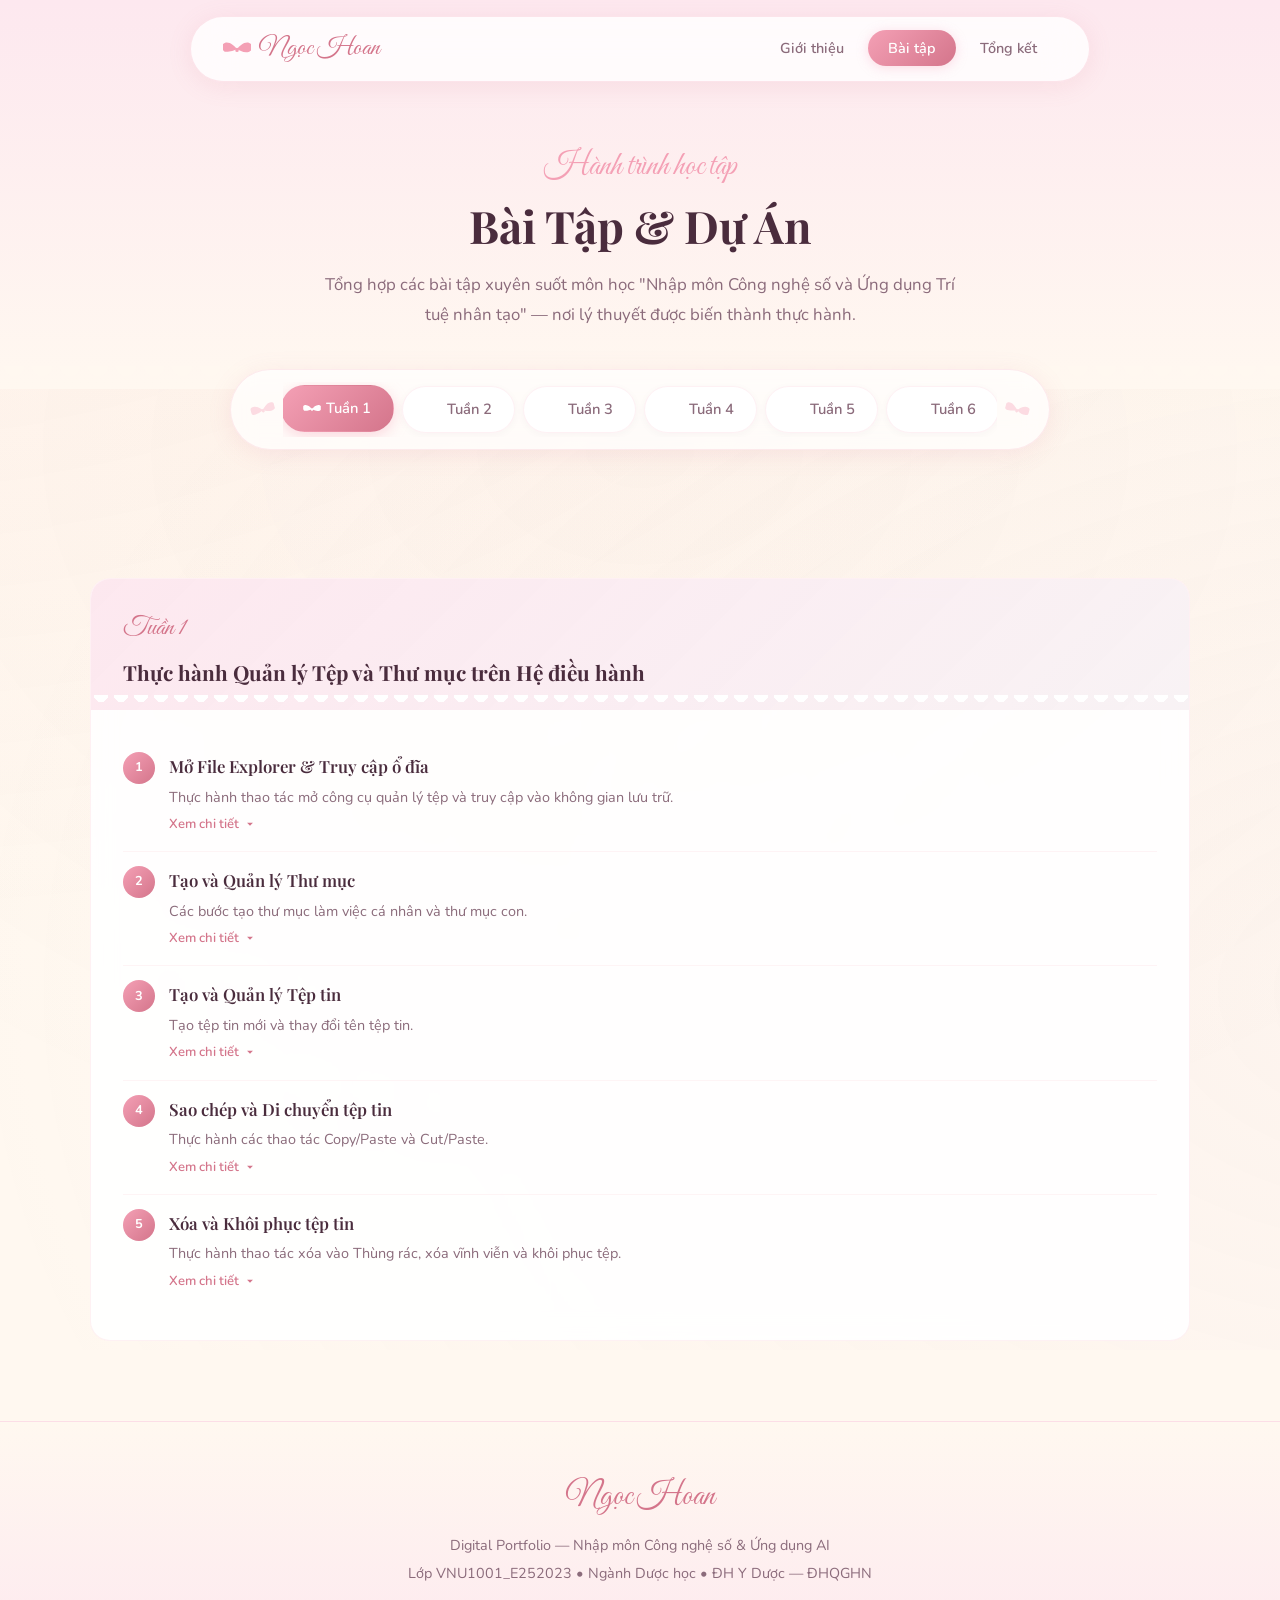
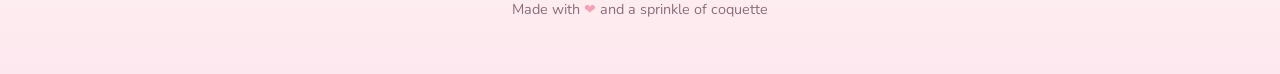
==== projects.html @ 8116e688 "update" ====
<!DOCTYPE html>
<html lang="vi">
<head>
  <meta charset="UTF-8">
  <meta name="viewport" content="width=device-width, initial-scale=1.0">
  <meta name="description" content="Bài tập và dự án trong môn Nhập môn Công nghệ số - Portfolio của Vũ Thị Ngọc Hoan">
  <title>Bài Tập | Ngọc Hoan Portfolio</title>
  <link rel="stylesheet" href="style.css">
</head>
<body>

  <!-- Floating Hearts -->
  <div class="floating-hearts">
    <div class="heart">&#10084;</div>
    <div class="heart">&#10084;</div>
    <div class="heart">&#10084;</div>
    <div class="heart">&#10084;</div>
    <div class="heart">&#10084;</div>
    <div class="heart">&#10084;</div>
    <div class="heart">&#10084;</div>
  </div>

  <!-- Navigation -->
  <nav class="navbar" id="navbar">
    <a href="index.html" class="nav-brand">
      <svg class="nav-bow" viewBox="0 0 64 40" xmlns="http://www.w3.org/2000/svg">
        <path d="M32 20c-6-8-18-18-28-14s-6 18 0 20 22-2 28-6c6 4 18 10 28 6s10-16 0-20-22 6-28 14z"/>
        <ellipse cx="32" cy="22" rx="4" ry="5"/>
      </svg>
      Ngọc Hoan
    </a>
    <button class="menu-toggle" id="menuToggle" aria-label="Toggle menu">
      <span></span><span></span><span></span>
    </button>
    <ul class="nav-links" id="navLinks">
      <li><a href="index.html">Giới thiệu</a></li>
      <li><a href="projects.html" class="active">Bài tập</a></li>
      <li><a href="summary.html">Tổng kết</a></li>
    </ul>
  </nav>

  <!-- Page Header -->
  <header class="page-header">
    <span class="section-label">Hành trình học tập</span>
    <h1 class="section-title">Bài Tập & Dự Án</h1>
    <p class="section-desc">Tổng hợp các bài tập xuyên suốt môn học "Nhập môn Công nghệ số và Ứng dụng Trí tuệ nhân tạo" — nơi lý thuyết được biến thành thực hành.</p>
  </header>

  <!-- WEEK TAB SELECTOR -->
  <div class="week-selector-container fade-in">
    <svg class="selector-side-bow selector-side-bow--left" viewBox="0 0 64 40" xmlns="http://www.w3.org/2000/svg">
      <path d="M32 20c-6-8-18-18-28-14s-6 18 0 20 22-2 28-6c6 4 18 10 28 6s10-16 0-20-22 6-28 14z" />
      <ellipse cx="32" cy="22" rx="4" ry="5" />
    </svg>
    <ul class="week-tabs">
      <li class="week-tab active" onclick="filterWeek(1, this)">
        <svg class="tab-bow" viewBox="0 0 64 40" xmlns="http://www.w3.org/2000/svg">
          <path d="M32 20c-6-8-18-18-28-14s-6 18 0 20 22-2 28-6c6 4 18 10 28 6s10-16 0-20-22 6-28 14z" />
          <ellipse cx="32" cy="22" rx="4" ry="5" />
        </svg>
        Tuần 1
      </li>
      <li class="week-tab" onclick="filterWeek(2, this)">
        <svg class="tab-bow" viewBox="0 0 64 40" xmlns="http://www.w3.org/2000/svg">
          <path d="M32 20c-6-8-18-18-28-14s-6 18 0 20 22-2 28-6c6 4 18 10 28 6s10-16 0-20-22 6-28 14z" />
          <ellipse cx="32" cy="22" rx="4" ry="5" />
        </svg>
        Tuần 2
      </li>
      <li class="week-tab" onclick="filterWeek(3, this)">
        <svg class="tab-bow" viewBox="0 0 64 40" xmlns="http://www.w3.org/2000/svg">
          <path d="M32 20c-6-8-18-18-28-14s-6 18 0 20 22-2 28-6c6 4 18 10 28 6s10-16 0-20-22 6-28 14z" />
          <ellipse cx="32" cy="22" rx="4" ry="5" />
        </svg>
        Tuần 3
      </li>
      <li class="week-tab" onclick="filterWeek(4, this)">
        <svg class="tab-bow" viewBox="0 0 64 40" xmlns="http://www.w3.org/2000/svg">
          <path d="M32 20c-6-8-18-18-28-14s-6 18 0 20 22-2 28-6c6 4 18 10 28 6s10-16 0-20-22 6-28 14z" />
          <ellipse cx="32" cy="22" rx="4" ry="5" />
        </svg>
        Tuần 4
      </li>
      <li class="week-tab" onclick="filterWeek(5, this)">
        <svg class="tab-bow" viewBox="0 0 64 40" xmlns="http://www.w3.org/2000/svg">
          <path d="M32 20c-6-8-18-18-28-14s-6 18 0 20 22-2 28-6c6 4 18 10 28 6s10-16 0-20-22 6-28 14z" />
          <ellipse cx="32" cy="22" rx="4" ry="5" />
        </svg>
        Tuần 5
      </li>
      <li class="week-tab" onclick="filterWeek(6, this)">
        <svg class="tab-bow" viewBox="0 0 64 40" xmlns="http://www.w3.org/2000/svg">
          <path d="M32 20c-6-8-18-18-28-14s-6 18 0 20 22-2 28-6c6 4 18 10 28 6s10-16 0-20-22 6-28 14z" />
          <ellipse cx="32" cy="22" rx="4" ry="5" />
        </svg>
        Tuần 6
      </li>
    </ul>
    <svg class="selector-side-bow selector-side-bow--right" viewBox="0 0 64 40" xmlns="http://www.w3.org/2000/svg">
      <path d="M32 20c-6-8-18-18-28-14s-6 18 0 20 22-2 28-6c6 4 18 10 28 6s10-16 0-20-22 6-28 14z" />
      <ellipse cx="32" cy="22" rx="4" ry="5" />
    </svg>
  </div>

  <!-- PLACEHOLDER FOR EMPTY WEEKS -->
  <section class="section" id="empty-week-placeholder" style="display: none;">
    <div class="container">
      <div class="placeholder-card">
        <svg class="placeholder-icon" viewBox="0 0 64 40" xmlns="http://www.w3.org/2000/svg">
          <path d="M32 20c-6-8-18-18-28-14s-6 18 0 20 22-2 28-6c6 4 18 10 28 6s10-16 0-20-22 6-28 14z" />
          <ellipse cx="32" cy="22" rx="4" ry="5" />
        </svg>
        <h3 class="placeholder-title" id="placeholder-title">Đang cập nhật</h3>
        <p class="placeholder-text" id="placeholder-text">Nội dung bài tập đang được tổng hợp và số hóa. Hãy quay lại sau nhé! 🎀</p>
      </div>
    </div>
  </section>

  <!-- TUẦN 1 -->
  <section class="section week-content" id="tuan1" data-week="1" style="display: block;">
    <div class="container">
      <div class="project-card fade-in">
        <div class="project-card-header">
          <span class="project-week">Tuần 1</span>
          <h2 class="project-title">Thực hành Quản lý Tệp và Thư mục trên Hệ điều hành</h2>
        </div>
        <div class="project-card-body">

          <!-- Topic 1 -->
          <div class="project-topic">
            <div class="topic-number">1</div>
            <div class="topic-content">
              <h4>Mở File Explorer & Truy cập ổ đĩa</h4>
              <p>Thực hành thao tác mở công cụ quản lý tệp và truy cập vào không gian lưu trữ.</p>
              <button class="topic-toggle" onclick="toggleDetail(this)">
                Xem chi tiết
                <svg viewBox="0 0 24 24"><path d="M7 10l5 5 5-5z"/></svg>
              </button>
              <div class="topic-detail">
                <div class="topic-detail-content">
                  <ul>
                    <li><strong>Mở File Explorer:</strong> Nhấn tổ hợp phím Windows + E hoặc nhấp vào biểu tượng thư mục màu vàng trên thanh tác vụ.</li>
                  </ul>
                  <figure class="infographic-figure">
                    <img class="infographic-image" src="image copy 32.png" alt="Mở File Explorer">
                  </figure>
                  <ul>
                    <li><strong>Truy cập ổ đĩa/thư mục:</strong> Ở cột bên trái, nhấp vào This PC, sau đó nhấp đúp vào một ổ đĩa không phải ổ hệ thống (ví dụ: ổ D: hoặc E:). Nếu chỉ có ổ C:, hãy vào thư mục Documents.</li>
                  </ul>
                  <figure class="infographic-figure">
                    <img class="infographic-image" src="image copy 33.png" alt="Truy cập ổ đĩa">
                  </figure>
                </div>
              </div>
            </div>
          </div>

          <!-- Topic 2 -->
          <div class="project-topic">
            <div class="topic-number">2</div>
            <div class="topic-content">
              <h4>Tạo và Quản lý Thư mục</h4>
              <p>Các bước tạo thư mục làm việc cá nhân và thư mục con.</p>
              <button class="topic-toggle" onclick="toggleDetail(this)">
                Xem chi tiết
                <svg viewBox="0 0 24 24"><path d="M7 10l5 5 5-5z"/></svg>
              </button>
              <div class="topic-detail">
                <div class="topic-detail-content">
                  <ul>
                    <li><strong>Tạo thư mục mới:</strong> Nhấp chuột phải vào một khoảng trống &rarr; chọn New &rarr; Folder. Đặt tên thư mục là ThucHanh_hotensinhvien (ví dụ: ThucHanh_NguyenVanA). Nhấn Enter.</li>
                  </ul>
                  <figure class="infographic-figure">
                    <img class="infographic-image" src="image copy 34.png" alt="Tạo thư mục mới">
                  </figure>
                  <figure class="infographic-figure">
                    <img class="infographic-image" src="image copy 35.png" alt="Đặt tên thư mục">
                  </figure>
                  <ul>
                    <li><strong>Vào thư mục vừa tạo:</strong> Nhấp đúp vào thư mục ThucHanh_NguyenVanA.</li>
                  </ul>
                  <figure class="infographic-figure">
                    <img class="infographic-image" src="image copy 36.png" alt="Vào thư mục">
                  </figure>
                  <ul>
                    <li><strong>Tạo thư mục con:</strong> Trong thư mục ThucHanh_NguyenVanA, nhấp chuột phải &rarr; New &rarr; Folder. Đặt tên là TaiLieu.</li>
                  </ul>
                  <figure class="infographic-figure">
                    <img class="infographic-image" src="image copy 40.png" alt="Tạo thư mục con">
                  </figure>
                </div>
              </div>
            </div>
          </div>

          <!-- Topic 3 -->
          <div class="project-topic">
            <div class="topic-number">3</div>
            <div class="topic-content">
              <h4>Tạo và Quản lý Tệp tin</h4>
              <p>Tạo tệp tin mới và thay đổi tên tệp tin.</p>
              <button class="topic-toggle" onclick="toggleDetail(this)">
                Xem chi tiết
                <svg viewBox="0 0 24 24"><path d="M7 10l5 5 5-5z"/></svg>
              </button>
              <div class="topic-detail">
                <div class="topic-detail-content">
                  <ul>
                    <li><strong>Tạo tệp tin văn bản:</strong> Nhấp chuột phải vào khoảng trống &rarr; New &rarr; Text Document. Đặt tên là GhiChu.txt. Nhấn Enter.</li>
                  </ul>
                  <figure class="infographic-figure">
                    <img class="infographic-image" src="image copy 37.png" alt="Tạo tệp tin văn bản">
                  </figure>
                  <figure class="infographic-figure">
                    <img class="infographic-image" src="image copy 38.png" alt="Tệp tin văn bản GhiChu.txt">
                  </figure>
                  <ul>
                    <li><strong>Đổi tên tệp tin:</strong> Nhấp chuột phải vào tệp GhiChu.txt &rarr; chọn Rename. Đổi tên thành GhiChuQuanTrong.txt. Nhấn Enter.</li>
                  </ul>
                  <figure class="infographic-figure">
                    <img class="infographic-image" src="image copy 39.png" alt="Đổi tên tệp tin">
                  </figure>
                </div>
              </div>
            </div>
          </div>

          <!-- Topic 4 -->
          <div class="project-topic">
            <div class="topic-number">4</div>
            <div class="topic-content">
              <h4>Sao chép và Di chuyển tệp tin</h4>
              <p>Thực hành các thao tác Copy/Paste và Cut/Paste.</p>
              <button class="topic-toggle" onclick="toggleDetail(this)">
                Xem chi tiết
                <svg viewBox="0 0 24 24"><path d="M7 10l5 5 5-5z"/></svg>
              </button>
              <div class="topic-detail">
                <div class="topic-detail-content">
                  <h5>Sao chép tệp tin (Copy & Paste):</h5>
                  <ul>
                    <li>Nhấp chuột phải vào tệp GhiChuQuanTrong.txt &rarr; chọn Copy (hoặc chọn tệp rồi nhấn Ctrl + C).</li>
                  </ul>
                  <figure class="infographic-figure">
                    <img class="infographic-image" src="image copy 41.png" alt="Copy tệp tin">
                  </figure>
                  <ul>
                    <li>Nhấp đúp vào thư mục TaiLieu, nhấp chuột phải vào khoảng trống bên trong &rarr; chọn Paste (hoặc nhấn Ctrl + V). Bây giờ bạn có một bản sao của tệp trong thư mục TaiLieu.</li>
                  </ul>
                  <figure class="infographic-figure">
                    <img class="infographic-image" src="image copy 42.png" alt="Paste tệp tin">
                  </figure>
                  
                  <h5>Di chuyển tệp tin (Cut & Paste):</h5>
                  <ul>
                    <li>Quay lại thư mục ThucHanh_NguyenVanA. Tạo một tệp mới tên là DiChuyen.txt.</li>
                  </ul>
                  <figure class="infographic-figure">
                    <img class="infographic-image" src="image copy 43.png" alt="Tạo tệp DiChuyen.txt">
                  </figure>
                  <ul>
                    <li>Nhấp chuột phải vào tệp DiChuyen.txt &rarr; chọn Cut (hoặc chọn tệp rồi nhấn Ctrl + X).</li>
                  </ul>
                  <figure class="infographic-figure">
                    <img class="infographic-image" src="image copy 44.png" alt="Cut tệp tin">
                  </figure>
                  <ul>
                    <li>Nhấp đúp vào thư mục TaiLieu, nhấp chuột phải vào khoảng trống &rarr; chọn Paste (hoặc nhấn Ctrl + V). Tệp gốc đã biến mất khỏi vị trí cũ và chỉ còn ở vị trí mới.</li>
                  </ul>
                  <figure class="infographic-figure">
                    <img class="infographic-image" src="image copy 45.png" alt="Paste tệp tin di chuyển">
                  </figure>
                  <figure class="infographic-figure">
                    <img class="infographic-image" src="image copy 46.png" alt="Kết quả di chuyển">
                  </figure>
                </div>
              </div>
            </div>
          </div>

          <!-- Topic 5 -->
          <div class="project-topic">
            <div class="topic-number">5</div>
            <div class="topic-content">
              <h4>Xóa và Khôi phục tệp tin</h4>
              <p>Thực hành thao tác xóa vào Thùng rác, xóa vĩnh viễn và khôi phục tệp.</p>
              <button class="topic-toggle" onclick="toggleDetail(this)">
                Xem chi tiết
                <svg viewBox="0 0 24 24"><path d="M7 10l5 5 5-5z"/></svg>
              </button>
              <div class="topic-detail">
                <div class="topic-detail-content">
                  <ul>
                    <li><strong>Xóa tệp tin:</strong> Trong thư mục TaiLieu, nhấp chuột phải vào tệp GhiChuQuanTrong.txt &rarr; chọn Delete. Tệp sẽ được chuyển vào Thùng rác (Recycle Bin).</li>
                  </ul>
                  <figure class="infographic-figure">
                    <img class="infographic-image" src="image copy 47.png" alt="Delete tệp tin">
                  </figure>
                  <figure class="infographic-figure">
                    <img class="infographic-image" src="image copy 48.png" alt="Delete xác nhận">
                  </figure>
                  <figure class="infographic-figure">
                    <img class="infographic-image" src="image copy 49.png" alt="Kết quả xóa">
                  </figure>
                  
                  <ul>
                    <li><strong>Xóa vĩnh viễn:</strong> Chọn tệp DiChuyen.txt, nhấn giữ phím Shift và nhấn phím Delete. Một cảnh báo sẽ hiện ra. Nếu đồng ý, tệp sẽ bị xóa vĩnh viễn mà không qua Thùng rác.</li>
                  </ul>
                  <figure class="infographic-figure">
                    <img class="infographic-image" src="image copy 50.png" alt="Shift + Delete">
                  </figure>
                  <figure class="infographic-figure">
                    <img class="infographic-image" src="image copy 51.png" alt="Cảnh báo xóa vĩnh viễn">
                  </figure>
                  <figure class="infographic-figure">
                    <img class="infographic-image" src="image copy 52.png" alt="Kết quả xóa vĩnh viễn">
                  </figure>
                  <figure class="infographic-figure">
                    <img class="infographic-image" src="image copy 53.png" alt="Thư mục trống">
                  </figure>
                  
                  <ul>
                    <li><strong>Khôi phục từ Thùng rác (Tùy chọn):</strong> Tìm biểu tượng Recycle Bin trên màn hình nền, nhấp đúp để mở. Tìm tệp GhiChuQuanTrong.txt đã xóa, nhấp chuột phải vào nó và chọn Restore. Tệp sẽ quay trở lại vị trí ban đầu.</li>
                  </ul>
                  <figure class="infographic-figure">
                    <img class="infographic-image" src="image copy 54.png" alt="Mở Recycle Bin">
                  </figure>
                  <figure class="infographic-figure">
                    <img class="infographic-image" src="image copy 55.png" alt="Restore tệp tin">
                  </figure>
                  <figure class="infographic-figure">
                    <img class="infographic-image" src="image copy 56.png" alt="Kết quả khôi phục">
                  </figure>
                </div>
              </div>
            </div>
          </div>

        </div>
      </div>
    </div>
  </section>

  <!-- TUẦN 2 -->
  <section class="section week-content" id="tuan2" data-week="2" style="display: none;">
    <div class="container">
      <div class="project-card fade-in">
        <div class="project-card-header">
          <span class="project-week">Tuần 2</span>
          <h2 class="project-title">Tìm kiếm &amp; Đánh giá Thông tin Học thuật</h2>
        </div>
        <div class="project-card-body">

          <!-- Topic 1 -->
          <div class="project-topic">
            <div class="topic-number">1</div>
            <div class="topic-content">
              <h4>Chủ đề tìm kiếm &amp; Các nguồn đã khai thác</h4>
              <p>Tìm kiếm tài liệu học thuật về chủ đề: <strong>Ứng dụng của HPLC trong phân tích dịch sinh học</strong> — chủ đề liên quan trực tiếp đến ngành Dược học.</p>
              <button class="topic-toggle" onclick="toggleDetail(this)">
                Xem chi tiết
                <svg viewBox="0 0 24 24"><path d="M7 10l5 5 5-5z"/></svg>
              </button>
              <div class="topic-detail">
                <div class="topic-detail-content">
                  <h5>Các nguồn thông tin đã tìm kiếm:</h5>
                  <ul>
                    <li>Cơ sở dữ liệu học thuật: Google Scholar, Microsoft Academic, CSDL của thư viện trường</li>
                    <li>Tạp chí khoa học chuyên ngành (Peer-reviewed journals)</li>
                    <li>Sách chuyên khảo (Textbooks &amp; Monographs)</li>
                    <li>Các nguồn mở trên internet (Open-access websites)</li>
                  </ul>
                </div>
              </div>
            </div>
          </div>

          <!-- Topic 2 -->
          <div class="project-topic">
            <div class="topic-number">2</div>
            <div class="topic-content">
              <h4>Các tài liệu tìm kiếm được &amp; Đánh giá độ tin cậy</h4>
              <p>Phân tích từng tài liệu dựa trên 5 tiêu chí: tác giả, cơ quan xuất bản, phương pháp nghiên cứu, trích dẫn, tính cập nhật.</p>
              <button class="topic-toggle" onclick="toggleDetail(this)">
                Xem chi tiết
                <svg viewBox="0 0 24 24"><path d="M7 10l5 5 5-5z"/></svg>
              </button>
              <div class="topic-detail">
                <div class="topic-detail-content">

                  <h5>Cơ sở dữ liệu học thuật</h5>

                  <div style="border: 1px solid rgba(168,85,247,0.2); border-radius: 10px; padding: 16px; margin-bottom: 14px; background: rgba(168,85,247,0.04);">
                    <p><strong>Bài báo:</strong> "Evaluation of the clinical and quantitative performance of a practical HPLC-UV platform for in-hospital routine therapeutic drug monitoring of multiple drugs" (Go Morikawa, 2023)</p>
                    <ul>
                      <li><strong>Tác giả:</strong> Go Morikawa, Kazuto Fukami, Yukiko Moriiwa và các cộng sự, công tác tại Khoa Dược, Bệnh viện Đa khoa Hokushin và Trường Dược thuộc Đại học Dược và Khoa học Đời sống Tokyo, Nhật Bản. Đội ngũ kết hợp chặt chẽ giữa dược sĩ lâm sàng, kỹ thuật viên xét nghiệm và nhà nghiên cứu học thuật. <strong>Độ tin cậy: Rất cao.</strong></li>
                      <li><strong>Cơ quan xuất bản:</strong> Tạp chí Journal of Pharmaceutical Health Care and Sciences, xuất bản bởi hệ thống BMC (thuộc Springer Nature) — cơ quan xuất bản khoa học quốc tế uy tín, có quy trình bình duyệt nghiêm ngặt.</li>
                      <li><strong>Phương pháp nghiên cứu:</strong> Nghiên cứu thực nghiệm lâm sàng. Nhóm tác giả đã phát triển và thẩm định một nền tảng HPLC-UV thực tế, định lượng 5 loại thuốc trên mẫu huyết thanh. Phân tích hồi quy Passing-Bablok và Bland-Altman được sử dụng để đánh giá sự tương đồng.</li>
                      <li><strong>Trích dẫn:</strong> Tham chiếu 54 tài liệu khoa học chất lượng, bao gồm hướng dẫn của FDA về thẩm định phương pháp phân tích sinh học và nghiên cứu TDM. Số lần trích dẫn: 9.</li>
                      <li><strong>Tính cập nhật:</strong> Công bố tháng 10/2023 — rất sát với hiện tại.</li>
                    </ul>
                  </div>

                  <div style="border: 1px solid rgba(168,85,247,0.2); border-radius: 10px; padding: 16px; margin-bottom: 14px; background: rgba(168,85,247,0.04);">
                    <p><strong>Bài báo:</strong> "Bioanalytical study by HPLC for Quantification of Drug in Plasma Blood Concentration" (Vaishnavi A Shirsath, 2025)</p>
                    <ul>
                      <li><strong>Tác giả:</strong> V.A. Shirsath, K.M. Nannor, P.K. Danke và các cộng sự.</li>
                      <li><strong>Cơ quan xuất bản:</strong> Asian Journal of Pharmaceutical Research and Development — tạp chí chuyên ngành truy cập mở (Open Access) tập trung vào nghiên cứu và phát triển dược phẩm.</li>
                      <li><strong>Phương pháp nghiên cứu:</strong> Nghiên cứu tổng quan (Review Article). Hệ thống hóa các nguyên lý hoạt động của HPLC, các thách thức khi phân tích ma trận sinh học phức tạp, kỹ thuật xử lý mẫu (LLE, SPE), và tiêu chuẩn thẩm định phương pháp theo FDA và EMA.</li>
                      <li><strong>Trích dẫn:</strong> 61 tài liệu tham khảo chuyên ngành liên quan đến phát triển và thẩm định phương pháp phân tích sinh học.</li>
                      <li><strong>Tính cập nhật:</strong> Chấp nhận tháng 11/2025, xuất bản tháng 12/2025 — cập nhật nhất trong lĩnh vực sắc ký.</li>
                    </ul>
                  </div>

                  <div style="border: 1px solid rgba(168,85,247,0.2); border-radius: 10px; padding: 16px; margin-bottom: 14px; background: rgba(168,85,247,0.04);">
                    <p><strong>Bài tổng quan:</strong> "A review of the modern principles and applications of solid-phase extraction techniques in chromatographic analysis" (Mohamed E. I. Badawy, 2022)</p>
                    <ul>
                      <li><strong>Tác giả:</strong> Mohamed E. I. Badawy và cộng sự, thuộc Khoa Hóa chất Nông nghiệp (ĐH Alexandria, Ai Cập) và Khoa Kỹ thuật (ĐH Gifu, Nhật Bản). <strong>Độ tin cậy: Cao.</strong></li>
                      <li><strong>Cơ quan xuất bản:</strong> Lưu trữ trên PMC (Viện Y tế Quốc gia Hoa Kỳ), xuất bản gốc trên Analytical Sciences. <strong>Độ tin cậy: Rất cao.</strong></li>
                      <li><strong>Phương pháp:</strong> Tổng quan, hệ thống hóa toàn diện các nguyên lý và ứng dụng thực tiễn của kỹ thuật chiết pha rắn trong sắc ký.</li>
                      <li><strong>Trích dẫn:</strong> Khoảng 200 tài liệu tham khảo học thuật. Số lần trích dẫn: 474.</li>
                      <li><strong>Tính cập nhật:</strong> Xuất bản tháng 10/2022 — trong vòng 5 năm trở lại đây, khá tốt.</li>
                    </ul>
                  </div>

                  <div style="border: 1px solid rgba(168,85,247,0.2); border-radius: 10px; padding: 16px; margin-bottom: 14px; background: rgba(168,85,247,0.04);">
                    <p><strong>Bài báo:</strong> "Analysis of human cerebrospinal fluid monoamines and their cofactors by HPLC" (Marta Batllori, 2017)</p>
                    <ul>
                      <li><strong>Tác giả:</strong> Marta Batllori, Rafael Artuch và cộng sự thuộc Bệnh viện Sant Joan de Déu (Tây Ban Nha) và UCL (Vương quốc Anh) — chuyên gia nghiên cứu hóa sinh lâm sàng. <strong>Độ tin cậy: Rất cao.</strong></li>
                      <li><strong>Cơ quan xuất bản:</strong> Đăng bản gốc trên tạp chí danh tiếng <em>Nature Protocols</em>. <strong>Độ tin cậy: Tuyệt đối.</strong></li>
                      <li><strong>Phương pháp:</strong> Thiết lập quy trình chuẩn (Protocol), mô tả chi tiết từng bước từ tiền xử lý mẫu dịch não tủy đến phân tích HPLC-ED/FD.</li>
                      <li><strong>Trích dẫn:</strong> 31 tài liệu tham khảo khoa học. Số lần trích dẫn: 37.</li>
                      <li><strong>Tính cập nhật:</strong> Xuất bản tháng 11/2017 — ở mức khá.</li>
                    </ul>
                  </div>

                  <div style="border: 1px solid rgba(168,85,247,0.2); border-radius: 10px; padding: 16px; margin-bottom: 22px; background: rgba(168,85,247,0.04);">
                    <p><strong>Bài báo:</strong> "Analysis of Thyroid Hormones in Serum by Liquid Chromatography-Tandem Mass Spectrometry" (Stapleton, 2010)</p>
                    <ul>
                      <li><strong>Tác giả:</strong> Dongli Wang và Heather M. Stapleton từ Đại học Duke (Hoa Kỳ). <strong>Độ tin cậy: Cao.</strong></li>
                      <li><strong>Cơ quan xuất bản:</strong> Lưu trữ tại PMC, bản gốc trên tạp chí Analytical and Bioanalytical Chemistry. <strong>Độ tin cậy: Cao.</strong></li>
                      <li><strong>Phương pháp:</strong> Nghiên cứu thực nghiệm phân tích, mô tả chi tiết quy trình chiết xuất và tối ưu hóa hệ thống LC-MS/MS, có đối chiếu với phương pháp miễn dịch phóng xạ (RIA).</li>
                      <li><strong>Trích dẫn:</strong> Đầy đủ các trích dẫn học thuật chuyên ngành. Số lần trích dẫn: 135.</li>
                      <li><strong>Tính cập nhật:</strong> Xuất bản năm 2010 — khá cũ, nhưng dữ liệu mang tính nền tảng về tối ưu hóa khối phổ.</li>
                    </ul>
                  </div>

                  <h5>Tạp chí khoa học chuyên ngành</h5>

                  <div style="border: 1px solid rgba(20,184,166,0.25); border-radius: 10px; padding: 16px; margin-bottom: 14px; background: rgba(20,184,166,0.04);">
                    <p><strong>Bài báo:</strong> "High-performance liquid chromatography–tandem mass spectrometry for simultaneous determination of 23 antidepressants..." trên tạp chí Frontiers in Pharmacology (Jinglong Wang, 2025)</p>
                    <ul>
                      <li><strong>Tác giả:</strong> Guofei Li và cộng sự công tác tại Khoa Dược, Bệnh viện Thịnh Kinh thuộc Đại học Y khoa Trung Quốc. <strong>Độ tin cậy: Cao.</strong></li>
                      <li><strong>Cơ quan xuất bản:</strong> Frontiers in Pharmacology — tạp chí khoa học quốc tế có bình duyệt nghiêm ngặt. <strong>Độ tin cậy: Cao.</strong></li>
                      <li><strong>Phương pháp:</strong> Thực nghiệm phát triển và thẩm định phương pháp, tuân thủ chặt chẽ hướng dẫn của Dược điển Trung Quốc và FDA.</li>
                      <li><strong>Trích dẫn:</strong> Nguồn tài liệu phong phú, minh bạch, trích dẫn nhiều quy định quốc tế.</li>
                      <li><strong>Tính cập nhật:</strong> Xuất bản tháng 3/2025 — độ cập nhật rất cao.</li>
                    </ul>
                  </div>

                  <div style="border: 1px solid rgba(20,184,166,0.25); border-radius: 10px; padding: 16px; margin-bottom: 22px; background: rgba(20,184,166,0.04);">
                    <p><strong>Bài báo:</strong> "HPLC–UV Analysis of Fruquintinib in Plasma of a Patient with Colorectal Cancer" trên tạp chí Biological and Pharmaceutical Bulletin (Yoshito Gando, 2026)</p>
                    <ul>
                      <li><strong>Tác giả:</strong> Yoshito Gando và cộng sự từ Đại học Dược Meiji (Nhật Bản). <strong>Độ tin cậy: Cao.</strong></li>
                      <li><strong>Cơ quan xuất bản:</strong> Tạp chí chính thức của Hội Dược học Nhật Bản. <strong>Độ tin cậy: Rất cao.</strong></li>
                      <li><strong>Phương pháp:</strong> Báo cáo ca lâm sàng kết hợp phân tích thực nghiệm định lượng nồng độ thuốc trực tiếp trên huyết tương bệnh nhân.</li>
                      <li><strong>Trích dẫn:</strong> Đầy đủ, 8 tài liệu tham khảo cốt lõi.</li>
                      <li><strong>Tính cập nhật:</strong> Xuất bản đầu năm 2026 — độ cập nhật rất cao.</li>
                    </ul>
                  </div>

                  <h5>Sách chuyên khảo</h5>

                  <div style="border: 1px solid rgba(251,191,36,0.25); border-radius: 10px; padding: 16px; margin-bottom: 14px; background: rgba(251,191,36,0.04);">
                    <p><strong>Sách:</strong> "Utilizing High-Performance Liquid Chromatography (HPLC) in Clinical Diagnostics" — IntechOpen (Fatemeh Keyfi, 2024)</p>
                    <ul>
                      <li><strong>Tác giả:</strong> Fatemeh Keyfi, Amin Alaei và cộng sự từ Viện Khoa học Y tế Varastegan (Iran). <strong>Độ tin cậy: Đáng tin cậy.</strong></li>
                      <li><strong>Cơ quan xuất bản:</strong> Nhà xuất bản sách truy cập mở IntechOpen, có bình duyệt. <strong>Độ tin cậy: Khá-tốt.</strong></li>
                      <li><strong>Phương pháp:</strong> Sách tổng quan, hệ thống hóa các ứng dụng lâm sàng của HPLC từ chẩn đoán bệnh chuyển hóa đến di truyền.</li>
                      <li><strong>Trích dẫn:</strong> Hệ thống tham chiếu chéo rộng rãi.</li>
                      <li><strong>Tính cập nhật:</strong> Xuất bản tháng 12/2024 — rất phù hợp và cập nhật.</li>
                    </ul>
                  </div>

                  <div style="border: 1px solid rgba(251,191,36,0.25); border-radius: 10px; padding: 16px; margin-bottom: 14px; background: rgba(251,191,36,0.04);">
                    <p><strong>Sách:</strong> "High performance liquid chromatography in forensic toxicological analysis" trong Handbook of Analytical Separations, Vol. 6 (Pragst, 2008)</p>
                    <ul>
                      <li><strong>Tác giả:</strong> Fritz Pragst từ Đại học Y khoa Charité Berlin (Đức) — chuyên gia hàng đầu về độc chất học. <strong>Độ tin cậy: Rất cao.</strong></li>
                      <li><strong>Cơ quan xuất bản:</strong> Tập đoàn Elsevier — nhà xuất bản học thuật uy tín bậc nhất thế giới. <strong>Độ tin cậy: Tuyệt đối.</strong></li>
                      <li><strong>Phương pháp:</strong> Phân tích lý thuyết chuyên sâu kết hợp thu thập dữ liệu về hóa pháp y, độc chất học.</li>
                      <li><strong>Trích dẫn:</strong> Hơn 160 nguồn tham khảo.</li>
                      <li><strong>Tính cập nhật:</strong> Xuất bản năm 2008 — khá cũ, nhưng kiến thức nền tảng về cấu tạo cột vẫn giữ nguyên giá trị cốt lõi.</li>
                    </ul>
                  </div>

                  <div style="border: 1px solid rgba(251,191,36,0.25); border-radius: 10px; padding: 16px; margin-bottom: 22px; background: rgba(251,191,36,0.04);">
                    <p><strong>Sách:</strong> Chương sách "Ứng dụng của sắc ký lỏng hiệu năng cao trong kiểm nghiệm thuốc" trong sách <em>Một Số Phương Pháp Sắc Ký Dùng Trong Phân Tích Thuốc</em> (PGS.TS Nguyễn Thị Kiều Anh, 2022)</p>
                    <ul>
                      <li><strong>Tác giả:</strong> PGS.TS Nguyễn Thị Kiều Anh, PGS.TS Phạm Thị Thanh Hà, TS Tạ Mạnh Hùng (Đại học Dược Hà Nội) — chuyên gia đầu ngành tại Việt Nam. <strong>Độ tin cậy: Rất cao.</strong></li>
                      <li><strong>Cơ quan xuất bản:</strong> Nhà xuất bản Y học (Bộ Y tế) — cơ quan chính thống của Việt Nam. <strong>Độ tin cậy: Cao.</strong></li>
                      <li><strong>Phương pháp:</strong> Giáo trình/sách chuyên khảo, đúc kết lý thuyết, quy chuẩn từ Dược điển và thực tiễn kiểm nghiệm.</li>
                      <li><strong>Trích dẫn:</strong> Có tham chiếu đến Dược điển Việt Nam, USP (Mỹ), BP (Anh).</li>
                      <li><strong>Tính cập nhật:</strong> Xuất bản năm 2022 — rất phù hợp và cập nhật.</li>
                    </ul>
                  </div>

                  <h5>Các nguồn mở trên internet</h5>

                  <div style="border: 1px solid rgba(239,68,68,0.2); border-radius: 10px; padding: 16px; margin-bottom: 14px; background: rgba(239,68,68,0.04);">
                    <p><strong>Bài viết:</strong> "HPLC là gì? Ứng dụng của HPLC trong kiểm nghiệm thuốc" — website thiết bị phòng sạch VCR (VCR, 2024)</p>
                    <ul>
                      <li><strong>Tác giả:</strong> Đội ngũ nội dung của VCR (không rõ tên chuyên gia cụ thể). <strong>Độ tin cậy: Thấp</strong> — chủ yếu là đội ngũ marketing.</li>
                      <li><strong>Cơ quan xuất bản:</strong> Website của công ty bán thiết bị phòng sạch công nghiệp. <strong>Độ tin cậy: Thấp</strong> — nội dung chủ yếu nhằm SEO và thu hút khách hàng mua thiết bị.</li>
                      <li><strong>Phương pháp:</strong> Tổng hợp kiến thức phổ thông trên internet, không mang tính nghiên cứu.</li>
                      <li><strong>Trích dẫn:</strong> Ghi vài tên sách ở cuối bài rất sơ sài, không có dẫn nguồn trực tiếp trong đoạn văn.</li>
                      <li><strong>Tính cập nhật:</strong> Tháng 01/2024 — mới về thời gian nhưng nội dung lặp lại kiến thức cơ bản.</li>
                    </ul>
                  </div>

                  <div style="border: 1px solid rgba(239,68,68,0.2); border-radius: 10px; padding: 16px; margin-bottom: 8px; background: rgba(239,68,68,0.04);">
                    <p><strong>Bài viết:</strong> "4 lĩnh vực ứng dụng của sắc ký lỏng hiệu năng cao" — website Trung Tâm Thuốc Central Pharmacy (Dược sĩ Thanh Huyền, 2023)</p>
                    <ul>
                      <li><strong>Tác giả:</strong> Dược sĩ Thanh Huyền — có kiến thức chuyên môn cơ bản nhưng không phải nhà nghiên cứu chuyên sâu. <strong>Độ tin cậy: Khá.</strong></li>
                      <li><strong>Cơ quan xuất bản:</strong> Website của hệ thống nhà thuốc thương mại. <strong>Độ tin cậy: Trung bình</strong> — chỉ dùng để tham khảo thông tin nền tảng.</li>
                      <li><strong>Phương pháp:</strong> Biên soạn lại dựa trên giáo trình của Trường Đại học Dược Hà Nội.</li>
                      <li><strong>Trích dẫn:</strong> Có ghi nguồn biên soạn nhưng không theo định dạng trích dẫn chuẩn mực.</li>
                      <li><strong>Tính cập nhật:</strong> Đăng tải năm 2023 — khá gần đây nhưng kiến thức mang tính chất giáo khoa.</li>
                    </ul>
                  </div>

                </div>
              </div>
            </div>
          </div>

          <!-- Topic 3 -->
          <div class="project-topic">
            <div class="topic-number">3</div>
            <div class="topic-content">
              <h4>Bảng tổng hợp đánh giá &amp; xếp hạng độ tin cậy</h4>
              <p>So sánh tổng quan 4 loại nguồn thông tin theo các tiêu chí khoa học.</p>
              <button class="topic-toggle" onclick="toggleDetail(this)">
                Xem chi tiết
                <svg viewBox="0 0 24 24"><path d="M7 10l5 5 5-5z"/></svg>
              </button>
              <div class="topic-detail">
                <div class="topic-detail-content">
                  <div class="table-responsive">
                    <table class="data-table">
                      <thead>
                        <tr>
                          <th>Nguồn thông tin</th>
                          <th>Độ tin cậy khoa học</th>
                          <th>Mức độ kiểm duyệt</th>
                          <th>Tính cập nhật</th>
                          <th>Giá trị trích dẫn</th>
                          <th>Xếp hạng tổng thể</th>
                        </tr>
                      </thead>
                      <tbody>
                        <tr>
                          <td><strong>Cơ sở dữ liệu học thuật</strong></td>
                          <td>Rất cao</td>
                          <td>Rất cao</td>
                          <td>Cao</td>
                          <td>Rất cao</td>
                          <td>Cao</td>
                        </tr>
                        <tr>
                          <td><strong>Tạp chí khoa học chuyên ngành</strong></td>
                          <td>Rất cao</td>
                          <td>Rất cao</td>
                          <td>Cao</td>
                          <td>Rất cao</td>
                          <td>Cao</td>
                        </tr>
                        <tr>
                          <td><strong>Sách chuyên khảo</strong></td>
                          <td>Rất cao</td>
                          <td>Cao</td>
                          <td>Trung bình – thấp</td>
                          <td>Cao</td>
                          <td>Trung bình – cao</td>
                        </tr>
                        <tr>
                          <td><strong>Nguồn mở internet</strong></td>
                          <td>Thấp – trung bình</td>
                          <td>Thấp</td>
                          <td>Thấp</td>
                          <td>Thấp</td>
                          <td>Thấp</td>
                        </tr>
                      </tbody>
                    </table>
                  </div>

                  <h5 style="margin-top: 22px;">Phân tích ưu/nhược điểm từng loại nguồn:</h5>

                  <div style="display: grid; grid-template-columns: 1fr 1fr; gap: 14px; margin-top: 12px;">
                    <div style="background: rgba(168,85,247,0.07); border-radius: 10px; padding: 14px;">
                      <p style="margin: 0 0 8px; font-weight: 600; color: #a855f7;">Cơ sở dữ liệu học thuật</p>
                      <p style="margin: 0 0 4px; font-size: 0.88rem;"><strong>Ưu điểm:</strong></p>
                      <ul style="margin: 0 0 8px; font-size: 0.88rem; padding-left: 16px;">
                        <li>Độ tin cậy cao, phong phú và đa dạng</li>
                        <li>Tính cập nhật liên tục</li>
                        <li>Hỗ trợ đánh giá chất lượng (trích dẫn, H-index)</li>
                      </ul>
                      <p style="margin: 0 0 4px; font-size: 0.88rem;"><strong>Nhược điểm:</strong></p>
                      <ul style="margin: 0; font-size: 0.88rem; padding-left: 16px;">
                        <li>Không phải tất cả đều chất lượng cao</li>
                        <li>Cần kỹ năng lọc để chọn bài phù hợp</li>
                        <li>Một số phải trả phí để đọc full</li>
                      </ul>
                    </div>
                    <div style="background: rgba(20,184,166,0.07); border-radius: 10px; padding: 14px;">
                      <p style="margin: 0 0 8px; font-weight: 600; color: #14b8a6;">Tạp chí khoa học chuyên ngành</p>
                      <p style="margin: 0 0 4px; font-size: 0.88rem;"><strong>Ưu điểm:</strong></p>
                      <ul style="margin: 0 0 8px; font-size: 0.88rem; padding-left: 16px;">
                        <li>Độ chính xác và khoa học rất cao</li>
                        <li>Chuẩn hóa theo FDA, EMA, ICH</li>
                      </ul>
                      <p style="margin: 0 0 4px; font-size: 0.88rem;"><strong>Nhược điểm:</strong></p>
                      <ul style="margin: 0; font-size: 0.88rem; padding-left: 16px;">
                        <li>Phải trả phí, nội dung hẹp</li>
                        <li>Khó đọc, nhiều thuật ngữ chuyên sâu</li>
                      </ul>
                    </div>
                    <div style="background: rgba(251,191,36,0.07); border-radius: 10px; padding: 14px;">
                      <p style="margin: 0 0 8px; font-weight: 600; color: #d97706;">Sách chuyên khảo</p>
                      <p style="margin: 0 0 4px; font-size: 0.88rem;"><strong>Ưu điểm:</strong></p>
                      <ul style="margin: 0 0 8px; font-size: 0.88rem; padding-left: 16px;">
                        <li>Độ tin cậy cao, kiến thức được chuẩn hóa</li>
                        <li>Hệ thống hóa tốt, phù hợp cho sinh viên</li>
                      </ul>
                      <p style="margin: 0 0 4px; font-size: 0.88rem;"><strong>Nhược điểm:</strong></p>
                      <ul style="margin: 0; font-size: 0.88rem; padding-left: 16px;">
                        <li>Cập nhật chậm</li>
                        <li>Ít dữ liệu thực tế mới, không phản ánh xu hướng nhanh</li>
                      </ul>
                    </div>
                    <div style="background: rgba(239,68,68,0.07); border-radius: 10px; padding: 14px;">
                      <p style="margin: 0 0 8px; font-weight: 600; color: #ef4444;">Nguồn mở internet</p>
                      <p style="margin: 0 0 4px; font-size: 0.88rem;"><strong>Ưu điểm:</strong></p>
                      <ul style="margin: 0 0 8px; font-size: 0.88rem; padding-left: 16px;">
                        <li>Tiếp cận nhanh, ngôn từ đơn giản, dễ hiểu</li>
                      </ul>
                      <p style="margin: 0 0 4px; font-size: 0.88rem;"><strong>Nhược điểm:</strong></p>
                      <ul style="margin: 0; font-size: 0.88rem; padding-left: 16px;">
                        <li>Thiếu độ tin cậy, chưa được bình duyệt</li>
                        <li>Có thể sai hoặc lỗi thời</li>
                        <li>Không có trích dẫn chuẩn, đôi khi thiên về quảng cáo</li>
                      </ul>
                    </div>
                  </div>

                </div>
              </div>
            </div>
          </div>

        </div>
      </div>
    </div>
  </section>

  <!-- TUẦN 3 -->
  <section class="section week-content" id="tuan3" data-week="3" style="display: none;">
    <div class="container">
      <div class="project-card fade-in">
        <div class="project-card-header">
          <span class="project-week">Tuần 3</span>
          <h2 class="project-title">Thực hành Prompt Engineering</h2>
        </div>
        <div class="project-card-body">

          <!-- Topic 1 -->
          <div class="project-topic">
            <div class="topic-number">1</div>
            <div class="topic-content">
              <h4>Tác vụ 1: Tóm tắt một bài đọc/tài liệu học thuật</h4>
              <p>Thử nghiệm các mức độ prompt khác nhau và so sánh kết quả.</p>
              <button class="topic-toggle" onclick="toggleDetail(this)">
                Xem chi tiết
                <svg viewBox="0 0 24 24"><path d="M7 10l5 5 5-5z"/></svg>
              </button>
              <div class="topic-detail">
                <div class="topic-detail-content">
                  <h5>Các mức độ Prompt:</h5>
                  <ul>
                    <li><strong>Prompt cơ bản:</strong> “Hãy tóm tắt bài báo này ([dán nội dung])”</li>
                    <li><strong>Prompt cải tiến:</strong> “Tóm tắt bài báo nghiên cứu khoa học có chủ đề về theo dõi nồng độ thuốc tại bệnh viện theo 4 phần: (1) mục tiêu nghiên cứu, (2) phương pháp, (3) kết quả chính, (4) kết luận ([dán nội dung])”</li>
                    <li><strong>Prompt nâng cao:</strong> “Hãy đóng vai một giảng viên hướng dẫn nghiên cứu khoa học. Tóm tắt tài liệu học thuật sau theo trình tự: (1) Bối cảnh và mục tiêu nghiên cứu, (2) Phương pháp nghiên cứu, (3) Kết quả chính, (4) Ý nghĩa/ứng dụng thực tiễn. Dùng ngôn ngữ dễ hiểu cho sinh viên Dược năm 4([dán nội dung])”</li>
                  </ul>
                  <h5>Kết quả thử nghiệm:</h5>
                  <figure class="infographic-figure">
                    <img class="infographic-image" src="image copy 57.png" alt="Kết quả tóm tắt tài liệu">
                    <img class="infographic-image" src="image copy 58.png" alt="Kết quả tóm tắt tài liệu" style="margin-top: 10px;">
                    <img class="infographic-image" src="image copy 59.png" alt="Kết quả tóm tắt tài liệu" style="margin-top: 10px;">
                    <img class="infographic-image" src="image copy 60.png" alt="Kết quả tóm tắt tài liệu" style="margin-top: 10px;">
                    <img class="infographic-image" src="image copy 61.png" alt="Kết quả tóm tắt tài liệu" style="margin-top: 10px;">
                    <img class="infographic-image" src="image copy 62.png" alt="Kết quả tóm tắt tài liệu" style="margin-top: 10px;">
                    <img class="infographic-image" src="image copy 63.png" alt="Kết quả tóm tắt tài liệu" style="margin-top: 10px;">
                  </figure>
                  <h5>Nhận xét, so sánh:</h5>
                  <ul>
                    <li><strong>Prompt 1:</strong> Mang màu sắc bản ghi chú học thuật (đầy đủ, đúng ý); Nội dung giống như chép lại cấu trúc bài báo &rarr; ít chọn lọc điểm nổi bật; Thiên về trình bày thông tin hơn là giúp hiểu.</li>
                    <li><strong>Prompt 2:</strong> Có thêm chi tiết định lượng (1.15 DRPs, 70–92%); Rõ ràng hơn về thiết kế nghiên cứu và tiêu chí đánh giá; Có trọng tâm rõ hơn (đưa số liệu, nhấn mạnh hiệu quả); Ưu tiên thông tin quan trọng.</li>
                    <li><strong>Prompt 3:</strong> Có bối cảnh lâm sàng rõ ràng (CKD, đa trị liệu); Giải thích bản chất vấn đề &rarr; hiểu sâu hơn; Liên hệ thực tế ngành Dược &rarr; rất giá trị cho sinh viên; Chuyển từ thông tin &rarr; hiểu + ứng dụng + định hướng.</li>
                  </ul>
                </div>
              </div>
            </div>
          </div>

          <!-- Topic 2 -->
          <div class="project-topic">
            <div class="topic-number">2</div>
            <div class="topic-content">
              <h4>Tác vụ 2: Giải thích một khái niệm phức tạp</h4>
              <p>Thử nghiệm các mức độ prompt khác nhau và so sánh kết quả.</p>
              <button class="topic-toggle" onclick="toggleDetail(this)">
                Xem chi tiết
                <svg viewBox="0 0 24 24"><path d="M7 10l5 5 5-5z"/></svg>
              </button>
              <div class="topic-detail">
                <div class="topic-detail-content">
                  <h5>Các mức độ Prompt:</h5>
                  <ul>
                    <li><strong>Prompt cơ bản:</strong> “Giải thích khái niệm marketing.”</li>
                    <li><strong>Prompt cải tiến:</strong> “Tôi là sinh viên năm 2 ngành kinh tế. Hãy giải thích khái niệm marketing một cách dễ hiểu, gồm: (1) định nghĩa, (2) vai trò, (3) ví dụ thực tế. Trình bày ngắn gọn khoảng 150–200 từ, dạng gạch đầu dòng.”</li>
                    <li><strong>Prompt nâng cao:</strong> “Hãy đóng vai một giảng viên marketing. Giải thích khái niệm ‘marketing’ cho sinh viên năm nhất theo cách dễ hiểu. Trình bày theo các bước: định nghĩa &rarr; phân tích ý nghĩa &rarr; ví dụ minh họa &rarr; tóm tắt. Giữ văn phong rõ ràng, logic, dễ học.”</li>
                  </ul>
                  <h5>Kết quả thử nghiệm:</h5>
                  <figure class="infographic-figure">
                    <img class="infographic-image" src="image copy 64.png" alt="Kết quả giải thích khái niệm">
                    <img class="infographic-image" src="image copy 65.png" alt="Kết quả giải thích khái niệm" style="margin-top: 10px;">
                    <img class="infographic-image" src="image copy 66.png" alt="Kết quả giải thích khái niệm" style="margin-top: 10px;">
                    <img class="infographic-image" src="image copy 67.png" alt="Kết quả giải thích khái niệm" style="margin-top: 10px;">
                    <img class="infographic-image" src="image copy 68.png" alt="Kết quả giải thích khái niệm" style="margin-top: 10px;">
                    <img class="infographic-image" src="image copy 69.png" alt="Kết quả giải thích khái niệm" style="margin-top: 10px;">
                  </figure>
                  <h5>Nhận xét, so sánh:</h5>
                  <ul>
                    <li><strong>Prompt 1 (đơn giản):</strong> Nội dung đầy đủ, học thuật, chính xác; Hơi dài, nặng lý thuyết, ít định hướng người đọc cụ thể; Thiếu cấu trúc rõ ràng cho việc học nhanh.</li>
                    <li><strong>Prompt 2 (có ngữ cảnh, cấu trúc):</strong> Ngắn gọn, dễ hiểu, đúng đối tượng; Có cấu trúc rõ ràng (định nghĩa – vai trò – ví dụ); Có ví dụ liên hệ thực tế; Chưa thật sự đi sâu bản chất như Prompt 1.</li>
                    <li><strong>Prompt 3 (nâng cao):</strong> Rất rõ ràng, logic theo từng bước; Có vai trò (giảng viên) &rarr; văn phong phù hợp người học; Ví dụ thực tế dễ nhớ, dễ hiểu; Có yếu tố giải thích bản chất + ứng dụng thực tế.</li>
                  </ul>
                </div>
              </div>
            </div>
          </div>

          <!-- Topic 3 -->
          <div class="project-topic">
            <div class="topic-number">3</div>
            <div class="topic-content">
              <h4>Tác vụ 3: Tạo bộ câu hỏi ôn tập cho một chủ đề</h4>
              <p>Thử nghiệm các cấu trúc prompt để tạo bộ câu hỏi trắc nghiệm và tự luận.</p>
              <button class="topic-toggle" onclick="toggleDetail(this)">
                Xem chi tiết
                <svg viewBox="0 0 24 24"><path d="M7 10l5 5 5-5z"/></svg>
              </button>
              <div class="topic-detail">
                <div class="topic-detail-content">
                  <h5>Các mức độ Prompt:</h5>
                  <ul>
                    <li><strong>Prompt cơ bản:</strong> “Hãy tạo bộ câu hỏi ôn tập dựa vào nội dung sau ([dán nội dung])”</li>
                    <li><strong>Prompt cải tiến:</strong> “Tôi là sinh viên ngành Dược năm 4. Hãy tạo 10 câu hỏi ôn tập về nội dung ([dán nội dung]), bao gồm: 5 câu trắc nghiệm và 5 câu tự luận ngắn. Nội dung bám sát kiến thức trọng tâm, có đáp án kèm theo.”</li>
                    <li><strong>Prompt nâng cao:</strong> “Đóng vai 1 giảng viên bộ môn Kinh tế và quản lý dược, hãy tạo bộ câu hỏi trắc nghiệm 4 đáp án ôn tập dựa vào nội dung sau ([dán nội dung]) theo 3 mức độ: Nhận biết (3 câu), Thông hiểu (4 câu), Vận dụng (3 câu). Với mỗi câu hỏi: cung cấp đáp án chi tiết và giải thích ngắn gọn. Yêu cầu: câu hỏi rõ ràng, bám sát tài liệu, giúp sinh viên ôn thi hiệu quả.”</li>
                  </ul>
                  <h5>Kết quả thử nghiệm:</h5>
                  <figure class="infographic-figure">
                    <img class="infographic-image" src="image copy 70.png" alt="Kết quả tạo bộ câu hỏi ôn tập">
                    <img class="infographic-image" src="image copy 71.png" alt="Kết quả tạo bộ câu hỏi ôn tập" style="margin-top: 10px;">
                    <img class="infographic-image" src="image copy 72.png" alt="Kết quả tạo bộ câu hỏi ôn tập" style="margin-top: 10px;">
                    <img class="infographic-image" src="image copy 73.png" alt="Kết quả tạo bộ câu hỏi ôn tập" style="margin-top: 10px;">
                    <img class="infographic-image" src="image copy 74.png" alt="Kết quả tạo bộ câu hỏi ôn tập" style="margin-top: 10px;">
                    <img class="infographic-image" src="image copy 75.png" alt="Kết quả tạo bộ câu hỏi ôn tập" style="margin-top: 10px;">
                    <img class="infographic-image" src="image copy 76.png" alt="Kết quả tạo bộ câu hỏi ôn tập" style="margin-top: 10px;">
                    <img class="infographic-image" src="image copy 77.png" alt="Kết quả tạo bộ câu hỏi ôn tập" style="margin-top: 10px;">
                  </figure>
                  <h5>Nhận xét, so sánh:</h5>
                  <ul>
                    <li><strong>Prompt 1:</strong> Cảm giác như một bản note hệ thống hóa kiến thức; Câu hỏi mang tính liệt kê – bao quát – đầy đủ nội dung chương; Thiên về ôn lại lý thuyết hơn là kiểm tra năng lực; Đáp án đi kèm nhưng mang dạng “giải thích mở rộng” &rarr; gần với học hơn là luyện.</li>
                    <li><strong>Prompt 2:</strong> Bắt đầu có cảm giác của một đề kiểm tra thật; Phân chia rõ: trắc nghiệm – tự luận &rarr; mô phỏng format thi; Đáp án rõ ràng, trực tiếp &rarr; phục vụ kiểm tra kiến thức; Nội dung có chọn lọc, không dàn trải.</li>
                    <li><strong>Prompt 3:</strong> Phân tầng: nhận biết &rarr; thông hiểu &rarr; vận dụng; Mỗi câu đều có giải thích &rarr; giúp ghi nhớ và học dễ hơn; Đưa ra các tình huống thực tế lồng vào kiến thức lý thuyết của tài liệu.</li>
                  </ul>
                </div>
              </div>
            </div>
          </div>

          <!-- Topic 4 -->
          <div class="project-topic">
            <div class="topic-number">4</div>
            <div class="topic-content">
              <h4>Phân tích hiệu quả Prompt</h4>
              <p>Phân tích tổng hợp về cách cấu trúc Prompt ảnh hưởng đến chất lượng đầu ra của AI.</p>
              <button class="topic-toggle" onclick="toggleDetail(this)">
                Xem chi tiết
                <svg viewBox="0 0 24 24"><path d="M7 10l5 5 5-5z"/></svg>
              </button>
              <div class="topic-detail">
                <div class="topic-detail-content">
                  <h5>Ở Prompt 1 (chung chung):</h5>
                  <ul>
                    <li>Không có ngữ cảnh người học, không yêu cầu định dạng, không mục tiêu đầu ra cụ thể.</li>
                    <li><strong>Kết quả:</strong> AI chọn cách an toàn (liệt kê + bao quát). Nội dung đúng nhưng dàn trải, thiếu trọng tâm. Không kích hoạt tư duy bậc cao (phân tích, ứng dụng).</li>
                  </ul>
                  <h5>Ở Prompt 2:</h5>
                  <ul>
                    <li>Có đối tượng (sinh viên Dược), có cấu trúc (trắc nghiệm + tự luận), có yêu cầu rõ (số lượng, đáp án).</li>
                    <li><strong>Kết quả:</strong> AI phải lọc thông tin quan trọng. Kết quả mang tính ứng dụng cao (ôn thi), bắt đầu có logic sư phạm cơ bản.</li>
                  </ul>
                  <h5>Ở Prompt 3 (có 3 yếu tố quyết định):</h5>
                  <ul>
                    <li><strong>Role prompting:</strong> AI không còn là người trả lời mà là giảng viên &rarr; Cách diễn đạt có định hướng sư phạm.</li>
                    <li><strong>Phân tầng tư duy:</strong> Nhận biết &rarr; Thông hiểu &rarr; Vận dụng.</li>
                    <li><strong>Yêu cầu giải thích + ứng dụng:</strong> Điều khiển cả cách suy nghĩ của AI, không chỉ yêu cầu nội dung.</li>
                  </ul>
                  <p><strong>&rarr; Mối liên hệ cốt lõi:</strong> Cấu trúc prompt = Khung tư duy của output</p>
                </div>
              </div>
            </div>
          </div>

        </div>
      </div>
    </div>
  </section>

  <!-- TUẦN 4 -->
  <section class="section week-content" id="tuan4" data-week="4">
    <div class="container">
      <div class="project-card fade-in">
        <div class="project-card-header">
          <span class="project-week">Tuần 4</span>
          <h2 class="project-title">Ứng dụng AI & Công cụ số trong Quản lý và Làm việc nhóm</h2>
        </div>
        <div class="project-card-body">

          <!-- Topic 1 -->
          <div class="project-topic">
            <div class="topic-number">1</div>
            <div class="topic-content">
              <h4>Các công cụ đã sử dụng</h4>
              <p>Tổng hợp các công cụ quản lý dự án, soạn thảo cộng tác, lưu trữ và giao tiếp nhóm.</p>
              <button class="topic-toggle" onclick="toggleDetail(this)">
                Xem chi tiết
                <svg viewBox="0 0 24 24"><path d="M7 10l5 5 5-5z"/></svg>
              </button>
              <div class="topic-detail">
                <div class="topic-detail-content">
                  <h5>Công cụ quản lý dự án: Trello</h5>
                  <figure class="infographic-figure">
                    <img class="infographic-image" src="image copy 2.png" alt="Trello">
                    <img class="infographic-image" src="image copy 3.png" alt="Trello" style="margin-top: 10px;">
                  </figure>
                  <ul>
                    <li>Tự quản lý danh sách nhiệm vụ được giao trên công cụ quản lý.</li>
                    <li>Sử dụng Label màu đỏ cho mức độ "Khẩn cấp".</li>
                  </ul>
                  <figure class="infographic-figure">
                    <img class="infographic-image" src="image copy 4.png" alt="Trello">
                    <img class="infographic-image" src="image copy 5.png" alt="Trello" style="margin-top: 10px;">
                    <img class="infographic-image" src="image copy 6.png" alt="Trello" style="margin-top: 10px;">
                  </figure>

                  <h5>Công cụ soạn thảo tài liệu cộng tác: Google Docs</h5>
                  <figure class="infographic-figure">
                    <img class="infographic-image" src="image copy 7.png" alt="Google Docs">
                    <img class="infographic-image" src="image copy 8.png" alt="Google Docs" style="margin-top: 10px;">
                  </figure>
                  <ul>
                    <li>Trực tiếp viết nội dung cho phần “Ứng dụng 1” và phần “Thực trạng R&D trong Khoa học sức khỏe và sự sống tại Việt Nam”.</li>
                  </ul>
                  <figure class="infographic-figure">
                    <img class="infographic-image" src="image copy 9.png" alt="Google Docs">
                  </figure>
                  <ul>
                    <li>Sử dụng tính năng Comment để đặt câu hỏi cũng như trả lời cho các bạn cùng nhóm.</li>
                  </ul>
                  <figure class="infographic-figure">
                    <img class="infographic-image" src="image copy 10.png" alt="Google Docs">
                  </figure>
                  <ul>
                    <li>Sử dụng Suggesting mode để sửa lỗi chính tả và thuật ngữ chuyên môn cho các thành viên khác.</li>
                    <li>Lịch sử chỉnh sửa, đóng góp nội dung trực tiếp trên tài liệu cộng tác.</li>
                  </ul>
                  <figure class="infographic-figure">
                    <img class="infographic-image" src="image copy 11.png" alt="Google Docs">
                    <img class="infographic-image" src="image copy 12.png" alt="Google Docs" style="margin-top: 10px;">
                    <img class="infographic-image" src="image copy 13.png" alt="Google Docs" style="margin-top: 10px;">
                  </figure>

                  <h5>Công cụ lưu trữ và chia sẻ tệp: Google Drive</h5>
                  <figure class="infographic-figure">
                    <img class="infographic-image" src="image copy 14.png" alt="Google Drive">
                  </figure>
                  <ul>
                    <li>Tổ chức và lưu trữ các tệp tin cá nhân phụ trách một cách khoa học.</li>
                  </ul>
                  <figure class="infographic-figure">
                    <img class="infographic-image" src="image copy 15.png" alt="Google Drive">
                  </figure>

                  <h5>Công cụ giao tiếp nhóm: Google Meet, Zalo</h5>
                  <ul>
                    <li>Tham gia các buổi họp định kỳ 30 phút vào tối thứ 5 để chốt nội dung.</li>
                  </ul>
                  <figure class="infographic-figure">
                    <img class="infographic-image" src="image copy 16.png" alt="Meet and Zalo">
                    <img class="infographic-image" src="image copy 17.png" alt="Meet and Zalo" style="margin-top: 10px;">
                  </figure>
                  <ul>
                    <li>Sử dụng tính năng Screen Share để trình bày.</li>
                    <li>Giao tiếp hàng ngày trong zalo để trao đổi nhanh, gửi các thông báo khẩn cấp khi có thay đổi về lịch họp.</li>
                    <li>Tương tác, thảo luận chủ động với các thành viên khác trên công cụ giao tiếp.</li>
                  </ul>
                  <figure class="infographic-figure">
                    <img class="infographic-image" src="image copy 18.png" alt="Meet and Zalo">
                  </figure>
                </div>
              </div>
            </div>
          </div>

          <!-- Topic 2 -->
          <div class="project-topic">
            <div class="topic-number">2</div>
            <div class="topic-content">
              <h4>Phân tích hiệu quả đối với công việc cá nhân</h4>
              <p>Đánh giá cải thiện năng suất thông qua việc kết hợp các công cụ số.</p>
              <button class="topic-toggle" onclick="toggleDetail(this)">
                Xem chi tiết
                <svg viewBox="0 0 24 24"><path d="M7 10l5 5 5-5z"/></svg>
              </button>
              <div class="topic-detail">
                <div class="topic-detail-content">
                  <p>Sự kết hợp này mang lại những cải thiện rõ rệt cho năng suất cá nhân:</p>
                  <div class="table-responsive">
                    <table class="data-table">
                      <thead>
                        <tr>
                          <th>Công cụ</th>
                          <th>Hiệu quả đối với cá nhân</th>
                          <th>Chi tiết phân tích</th>
                        </tr>
                      </thead>
                        <tbody>
                        <tr>
                          <td><strong>Trello</strong></td>
                          <td>Giảm tải trí nhớ</td>
                          <td>Giúp tôi không bao giờ quên deadline nhờ tính năng nhắc nhở. Tôi luôn biết mình cần làm gì ngay khi mở máy tính mà không mất thời gian nhớ lại.</td>
                        </tr>
                        <tr>
                          <td><strong>Google Docs</strong></td>
                          <td>Loại bỏ sự lãng phí thời gian</td>
                          <td>Không còn tình trạng gửi qua gửi lại các file "v1", "v2", "final". Mọi chỉnh sửa đều được lưu lại và tôi có thể làm việc cùng lúc với 2-3 bạn khác trên cùng một trang.</td>
                        </tr>
                        <tr>
                          <td><strong>Google Drive</strong></td>
                          <td>Truy cập mọi lúc mọi nơi</td>
                          <td>Tôi có thể tra cứu tài liệu tham khảo ngay trên điện thoại mà không cần mang theo laptop.</td>
                        </tr>
                        <tr>
                          <td><strong>Meet và Zalo</strong></td>
                          <td>Tăng tốc độ ra quyết định</td>
                          <td>Zalo giúp giải quyết các thắc mắc nhỏ chỉ trong vài phút, trong khi Meet giúp xử lý các vấn đề phức tạp thông qua thảo luận trực tiếp.</td>
                        </tr>
                      </tbody>
                    </table>
                  </div>
                </div>
              </div>
            </div>
          </div>

          <!-- Topic 3 -->
          <div class="project-topic">
            <div class="topic-number">3</div>
            <div class="topic-content">
              <h4>Thách thức gặp phải và Cách giải quyết</h4>
              <p>Các khó khăn thực tế khi làm việc nhóm trực tuyến và những phương án xử lý hiệu quả.</p>
              <button class="topic-toggle" onclick="toggleDetail(this)">
                Xem chi tiết
                <svg viewBox="0 0 24 24"><path d="M7 10l5 5 5-5z"/></svg>
              </button>
              <div class="topic-detail">
                <div class="topic-detail-content">
                  <h5>Thách thức 1: Trôi tin nhắn và thất lạc thông tin trên Zalo</h5>
                  <p><strong>Vấn đề:</strong> Các thảo luận quan trọng về chuyên môn thường bị trôi mất giữa những tin nhắn tán gẫu hoặc thông báo vụn vặt, khiến tôi mất thời gian kéo lên tìm lại.</p>
                  <p><strong>Giải quyết:</strong> Tôi đề xuất nhóm sử dụng tính năng "Ghim tin nhắn" cho các kết luận quan trọng. Đồng thời, mọi quyết định cuối cùng sau khi chat phải được cập nhật ngay vào phần Description của thẻ bài tương ứng trên Trello.</p>
                  
                  <h5>Thách thức 2: Khác biệt ý tưởng khi chỉnh sửa đồng thời trên Docs</h5>
                  <p><strong>Vấn đề:</strong> Đôi khi hai người cùng sửa một đoạn văn dẫn đến việc nội dung của người này đè lên người kia, hoặc ý tưởng bị chồng chéo.</p>
                  <p><strong>Giải quyết:</strong> Tôi phân chia rõ quyền hạn bằng cách sử dụng tính năng @mention trực tiếp vào các đoạn văn. Mỗi thành viên sẽ phụ trách một đề mục (Heading) cụ thể. Nếu muốn sửa phần của người khác, bắt buộc phải dùng chế độ "Nhận xét" (Comments) chứ không sửa trực tiếp.</p>
                  
                  <h5>Thách thức 3: Trạng thái nhiệm vụ trên Trello không được cập nhật kịp thời</h5>
                  <p><strong>Vấn đề:</strong> Một số thành viên làm xong nhưng không chuyển thẻ sang cột "Hoàn thành", khiến tôi (trong vai trò kiểm soát nội dung liên quan) không biết tiến độ thực tế để bắt đầu phần việc của mình.</p>
                  <p><strong>Giải quyết:</strong> Tôi thiết lập tính năng Automation (Butler) trên Trello: khi một tệp được đính kèm vào thẻ bài, thẻ đó sẽ tự động nhảy sang cột "Chờ kiểm duyệt" và gửi một thông báo nhỏ qua Zalo cho cả nhóm. Việc này giúp mọi người ý thức hơn về quy trình vận hành chung.</p>
                </div>
              </div>
            </div>
          </div>

        </div>
      </div>
    </div>
  </section>

  <!-- TUẦN 5 -->
  <section class="section week-content" id="tuan5" data-week="5" style="display: none;">
    <div class="container">
      <div class="project-card fade-in">
        <div class="project-card-header">
          <span class="project-week">Tuần 5</span>
          <h2 class="project-title">Ứng dụng AI trong Sáng tạo Nội dung &amp; Thiết kế</h2>
        </div>
        <div class="project-card-body">
          <div class="infographic-container" style="text-align: center; padding: 10px 0;">
            <p class="section-desc" style="max-width: 720px; margin: 0 auto 28px; color: var(--muted-rose); font-size: 0.95rem; line-height: 1.8; font-style: italic;">
              Sản phẩm Infographic truyền thông hoàn chỉnh kết hợp sức mạnh từ ba công cụ AI chuyên biệt: <strong>Google Gemini</strong> (lên dàn ý &amp; tối ưu hóa nội dung), <strong>DALL-E 3</strong> (sáng tạo hình ảnh minh họa độc quyền) và <strong>Canva AI</strong> (thiết kế, phân bổ bố cục &amp; hoàn thiện thẩm mỹ).
            </p>
            
            <div class="infographic-wrapper" style="position: relative; display: inline-block; max-width: 100%; border-radius: var(--radius-md); overflow: hidden; border: 4px solid var(--white); box-shadow: var(--shadow-soft); transition: all 0.4s cubic-bezier(0.165, 0.84, 0.44, 1);">
              <img class="infographic-image" src="image copy 31.png" alt="Infographic sản phẩm - Sử dụng AI có trách nhiệm trong học thuật" style="display: block; width: 100%; max-width: 760px; height: auto; margin: 0; border: none; border-radius: 0; box-shadow: none;">
              <div class="infographic-overlay" style="position: absolute; top: 0; left: 0; width: 100%; height: 100%; background: linear-gradient(180deg, rgba(244, 160, 181, 0.05) 0%, rgba(74, 44, 61, 0.15) 100%); pointer-events: none;"></div>
            </div>

            <figcaption class="infographic-caption" style="margin-top: 18px; color: var(--pink-deep); font-weight: 600; font-size: 0.98rem; display: flex; align-items: center; justify-content: center; gap: 6px;">
              <svg viewBox="0 0 64 40" style="width: 20px; height: 12px; fill: currentColor;"><path d="M32 20c-6-8-18-18-28-14s-6 18 0 20 22-2 28-6c6 4 18 10 28 6s10-16 0-20-22 6-28 14z"/><ellipse cx="32" cy="22" rx="4" ry="5"/></svg>
              Sử dụng AI có trách nhiệm trong học tập &amp; Nghiên cứu khoa học
              <svg viewBox="0 0 64 40" style="width: 20px; height: 12px; fill: currentColor; transform: scaleX(-1);"><path d="M32 20c-6-8-18-18-28-14s-6 18 0 20 22-2 28-6c6 4 18 10 28 6s10-16 0-20-22 6-28 14z"/><ellipse cx="32" cy="22" rx="4" ry="5"/></svg>
            </figcaption>
          </div>
        </div>
      </div>
    </div>
  </section>

  <!-- TUẦN 6 -->
  <section class="section week-content" id="tuan6" data-week="6">
    <div class="container">
      <div class="project-card fade-in">
        <div class="project-card-header">
          <span class="project-week">Tuần 6</span>
          <h2 class="project-title">AI trong Học thuật — Đạo đức &amp; Trách nhiệm</h2>
        </div>
        <div class="project-card-body">

          <!-- Topic 1: Bộ nguyên tắc cá nhân -->
          <div class="project-topic">
            <div class="topic-number">1</div>
            <div class="topic-content">
              <h4>Bộ nguyên tắc cá nhân khi sử dụng AI</h4>
              <p style="margin-bottom: 18px;">5 nguyên tắc vàng giúp bản thân sử dụng AI một cách có trách nhiệm và hiệu quả trong suốt quá trình học tập và nghiên cứu khoa học:</p>
              
              <div class="principles-list" style="display: flex; flex-direction: column; gap: 16px; margin: 16px 0 8px 0; width: 100%;">
                <div class="principle-item" style="background: rgba(244, 160, 181, 0.05); border: 1px solid rgba(244, 160, 181, 0.2); border-left: 4px solid var(--pink-primary); border-radius: var(--radius-sm); padding: 18px 24px; transition: var(--transition); width: 100%; box-sizing: border-box;">
                  <strong style="color: var(--pink-deep); font-size: 1.05rem; display: block; margin-bottom: 6px;">1. Động não trước khi mở máy 🧠</strong>
                  <span style="font-size: 0.92rem; line-height: 1.6; display: block; color: var(--plum);">Hãy tự mình suy nghĩ, vạch ra các ý tưởng cốt lõi và sườn bài bằng chính chất xám của mình trước khi tìm đến sự trợ giúp của AI.</span>
                </div>
                
                <div class="principle-item" style="background: rgba(244, 160, 181, 0.05); border: 1px solid rgba(244, 160, 181, 0.2); border-left: 4px solid var(--pink-primary); border-radius: var(--radius-sm); padding: 18px 24px; transition: var(--transition); width: 100%; box-sizing: border-box;">
                  <strong style="color: var(--pink-deep); font-size: 1.05rem; display: block; margin-bottom: 6px;">2. Học cách làm, không xin bài giải 🎓</strong>
                  <span style="font-size: 0.92rem; line-height: 1.6; display: block; color: var(--plum);">Dùng AI như người tiền bối giải thích cơ chế khó hoặc gợi ý góc nhìn mới. Tuyệt đối không giao phó hoàn toàn để AI viết từ A đến Z.</span>
                </div>

                <div class="principle-item" style="background: rgba(244, 160, 181, 0.05); border: 1px solid rgba(244, 160, 181, 0.2); border-left: 4px solid var(--pink-primary); border-radius: var(--radius-sm); padding: 18px 24px; transition: var(--transition); width: 100%; box-sizing: border-box;">
                  <strong style="color: var(--pink-deep); font-size: 1.05rem; display: block; margin-bottom: 6px;">3. Đừng tin sái cổ, phải đối chiếu 🔍</strong>
                  <span style="font-size: 0.92rem; line-height: 1.6; display: block; color: var(--plum);">AI hay bịa thông tin một cách tự tin. Hãy coi mọi phản hồi chỉ là giả thuyết, luôn tự kiểm chứng lại bằng Dược điển, sách giáo khoa hoặc các nguồn chính quy.</span>
                </div>

                <div class="principle-item" style="background: rgba(244, 160, 181, 0.05); border: 1px solid rgba(244, 160, 181, 0.2); border-left: 4px solid var(--pink-primary); border-radius: var(--radius-sm); padding: 18px 24px; transition: var(--transition); width: 100%; box-sizing: border-box;">
                  <strong style="color: var(--pink-deep); font-size: 1.05rem; display: block; margin-bottom: 6px;">4. Bản thân là người chốt hạ ✒️</strong>
                  <span style="font-size: 0.92rem; line-height: 1.6; display: block; color: var(--plum);">Giữ đúng quy trình: Tự nghĩ ý tưởng gốc &rarr; Nhờ AI tối ưu &rarr; Bản thân gọt giũa và chịu trách nhiệm hoàn toàn về sản phẩm.</span>
                </div>

                <div class="principle-item" style="background: rgba(244, 160, 181, 0.05); border: 1px solid rgba(244, 160, 181, 0.2); border-left: 4px solid var(--pink-primary); border-radius: var(--radius-sm); padding: 18px 24px; transition: var(--transition); width: 100%; box-sizing: border-box;">
                  <strong style="color: var(--pink-deep); font-size: 1.05rem; display: block; margin-bottom: 6px;">5. Dùng thì khai báo trung thực, không mập mờ 🎀</strong>
                  <span style="font-size: 0.92rem; line-height: 1.6; display: block; color: var(--plum);">Luôn sòng phẳng: phần nội dung nào có sự hỗ trợ của AI (tóm tắt tài liệu nước ngoài, trau chuốt câu từ...) thì ghi nhận rõ ràng, minh bạch.</span>
                </div>
              </div>
            </div>
          </div>

          <!-- Topic 2: Infographic -->
          <div class="project-topic" style="border-bottom: none; padding-bottom: 0;">
            <div class="topic-number">2</div>
            <div class="topic-content">
              <h4>Infographic: Sử dụng AI có trách nhiệm trong học thuật</h4>
              <p style="margin-bottom: 20px;">Infographic minh hoạ trực quan các nguyên tắc đạo đức liêm chính học thuật, phòng tránh đạo văn vô hình và kiểm chứng thông tin khi làm việc với AI.</p>
              
              <div style="text-align: center;">
                <div class="infographic-wrapper" style="position: relative; display: inline-block; max-width: 100%; border-radius: var(--radius-md); overflow: hidden; border: 4px solid var(--white); box-shadow: var(--shadow-soft); transition: all 0.4s cubic-bezier(0.165, 0.84, 0.44, 1);">
                  <img class="infographic-image" src="image.png" alt="Infographic: Sử dụng AI có trách nhiệm trong học thuật" style="display: block; width: 100%; max-width: 760px; height: auto; margin: 0; border: none; border-radius: 0; box-shadow: none;">
                  <div class="infographic-overlay" style="position: absolute; top: 0; left: 0; width: 100%; height: 100%; background: linear-gradient(180deg, rgba(244, 160, 181, 0.05) 0%, rgba(74, 44, 61, 0.15) 100%); pointer-events: none;"></div>
                </div>
                
                <figcaption class="infographic-caption" style="margin-top: 14px; color: var(--muted-rose); font-style: italic; font-size: 0.88rem;">
                  🎀 Infographic minh hoạ — nhấn mạnh tính minh bạch, sự liêm chính và tư duy phản biện.
                </figcaption>
              </div>
            </div>
          </div>

        </div>
      </div>
    </div>
  </section>


  <!-- Footer -->
  <footer class="footer">
    <div class="footer-brand">Ngọc Hoan</div>
    <p class="footer-text">Digital Portfolio — Nhập môn Công nghệ số & Ứng dụng AI</p>
    <p class="footer-text">Lớp VNU1001_E252023 &bull; Ngành Dược học &bull; ĐH Y Dược — ĐHQGHN</p>
    <p class="footer-text" style="margin-top: 12px;">Made with <span class="footer-heart">&#10084;</span> and a sprinkle of coquette</p>
  </footer>

  <script>
    // Mobile menu toggle
    document.getElementById('menuToggle').addEventListener('click', function() {
      document.getElementById('navLinks').classList.toggle('open');
    });

    // Toggle detail sections
    function toggleDetail(btn) {
      const detail = btn.nextElementSibling;
      detail.classList.toggle('open');
      btn.classList.toggle('open');
      btn.textContent = '';
      btn.innerHTML = detail.classList.contains('open')
        ? 'Thu gọn <svg viewBox="0 0 24 24"><path d="M7 10l5 5 5-5z"/></svg>'
        : 'Xem chi tiết <svg viewBox="0 0 24 24"><path d="M7 10l5 5 5-5z"/></svg>';
    }

    // Week selector filtering logic
    function filterWeek(week, btn, isInitialLoad = false) {
      // Remove active class from all tabs
      document.querySelectorAll('.week-tab').forEach(tab => tab.classList.remove('active'));
      // Add active class to the clicked tab
      btn.classList.add('active');

      const placeholder = document.getElementById('empty-week-placeholder');
      const placeholderTitle = document.getElementById('placeholder-title');
      const placeholderText = document.getElementById('placeholder-text');
      const contentSections = document.querySelectorAll('.week-content');

      // Scroll smoothly back to selector area so view isn't cut off (skip on initial page load)
      if (!isInitialLoad) {
        const selectorContainer = document.querySelector('.week-selector-container');
        if (selectorContainer) {
          selectorContainer.scrollIntoView({ behavior: 'smooth', block: 'nearest' });
        }
      }

      if (week === 1 || week === 2 || week === 3 || week === 4 || week === 5 || week === 6) {
        // Show corresponding week content, hide placeholder and other weeks
        placeholder.style.display = 'none';
        contentSections.forEach(sec => {
          if (sec.getAttribute('data-week') == week) {
            sec.style.display = 'block';
            sec.classList.add('visible');
          } else {
            sec.style.display = 'none';
          }
        });
      } else {
        // Show placeholder for empty weeks (2), hide all content
        contentSections.forEach(sec => sec.style.display = 'none');
        placeholder.style.display = 'block';
        placeholderTitle.textContent = `Tuần ${week} — Đang Cập Nhật`;
        placeholderText.textContent = `Nội dung học tập và bài tập của Tuần ${week} đang được tổng hợp và số hóa. Hãy quay lại sau nhé! 🎀`;
      }
    }

    // Scroll animations
    const observer = new IntersectionObserver((entries) => {
      entries.forEach(entry => {
        if (entry.isIntersecting) {
          entry.target.classList.add('visible');
        }
      });
    }, { threshold: 0.1, rootMargin: '0px 0px -50px 0px' });

    document.querySelectorAll('.fade-in, .stagger-children').forEach(el => observer.observe(el));

    // Initialize state on page load (Default to Week 1, silent scroll)
    document.addEventListener('DOMContentLoaded', () => {
      const defaultActiveTab = document.querySelector('.week-tab.active');
      if (defaultActiveTab) {
        filterWeek(1, defaultActiveTab, true);
      }
    });
  </script>
</body>
</html>
---- style.css ----
/* ============================================
   COQUETTE PORTFOLIO — Design System
   Soft pinks, bows, lace & elegance
   ============================================ */

/* --- Google Fonts --- */
@import url('https://fonts.googleapis.com/css2?family=Great+Vibes&family=Nunito:wght@300;400;600;700&family=Playfair+Display:ital,wght@0,400;0,600;0,700;1,400;1,600&display=swap');

/* --- CSS Variables --- */
:root {
  --pink-primary: #F4A0B5;
  --pink-light: #FDE8EF;
  --pink-deep: #D4758B;
  --pink-soft: #F9C5D1;
  --cream: #FFF8F0;
  --lavender: #E8D5E0;
  --plum: #4A2C3D;
  --muted-rose: #8B6B7B;
  --white: #FFFFFF;
  --gold: #D4A574;
  --gold-light: #F0DFC8;
  --pink-glass: rgba(244, 160, 181, 0.12);
  --shadow-soft: 0 4px 24px rgba(212, 117, 139, 0.12);
  --shadow-hover: 0 8px 40px rgba(212, 117, 139, 0.22);
  --shadow-card: 0 2px 16px rgba(74, 44, 61, 0.08);
  --radius-sm: 12px;
  --radius-md: 20px;
  --radius-lg: 32px;
  --radius-xl: 48px;
  --transition: 0.3s cubic-bezier(0.4, 0, 0.2, 1);
  --font-heading: 'Playfair Display', Georgia, serif;
  --font-body: 'Nunito', 'Segoe UI', sans-serif;
  --font-accent: 'Great Vibes', cursive;
}

/* --- Reset & Base --- */
*,
*::before,
*::after {
  margin: 0;
  padding: 0;
  box-sizing: border-box;
}

html {
  scroll-behavior: smooth;
  font-size: 16px;
}

body {
  font-family: var(--font-body);
  color: var(--plum);
  background: var(--cream);
  line-height: 1.7;
  overflow-x: hidden;
  min-height: 100vh;
}

/* --- Background Decoration --- */
body::before {
  content: '';
  position: fixed;
  top: -50%;
  left: -50%;
  width: 200%;
  height: 200%;
  background:
    radial-gradient(ellipse at 20% 20%, rgba(244, 160, 181, 0.08) 0%, transparent 50%),
    radial-gradient(ellipse at 80% 80%, rgba(232, 213, 224, 0.1) 0%, transparent 50%),
    radial-gradient(ellipse at 50% 50%, rgba(212, 165, 116, 0.04) 0%, transparent 60%);
  pointer-events: none;
  z-index: 0;
  animation: bgFloat 20s ease-in-out infinite;
}

@keyframes bgFloat {
  0%, 100% { transform: translate(0, 0) rotate(0deg); }
  33% { transform: translate(2%, -1%) rotate(1deg); }
  66% { transform: translate(-1%, 2%) rotate(-1deg); }
}

/* --- Floating Hearts Animation --- */
.floating-hearts {
  position: fixed;
  top: 0;
  left: 0;
  width: 100%;
  height: 100%;
  pointer-events: none;
  z-index: 0;
  overflow: hidden;
}

.heart {
  position: absolute;
  font-size: 1rem;
  opacity: 0;
  animation: floatHeart linear infinite;
  color: var(--pink-primary);
}

.heart:nth-child(1) { left: 5%; animation-duration: 12s; animation-delay: 0s; font-size: 0.7rem; }
.heart:nth-child(2) { left: 15%; animation-duration: 15s; animation-delay: 2s; font-size: 0.5rem; }
.heart:nth-child(3) { left: 30%; animation-duration: 18s; animation-delay: 4s; font-size: 0.9rem; }
.heart:nth-child(4) { left: 50%; animation-duration: 14s; animation-delay: 1s; font-size: 0.6rem; }
.heart:nth-child(5) { left: 65%; animation-duration: 16s; animation-delay: 3s; font-size: 0.8rem; }
.heart:nth-child(6) { left: 80%; animation-duration: 13s; animation-delay: 5s; font-size: 0.5rem; }
.heart:nth-child(7) { left: 92%; animation-duration: 17s; animation-delay: 2.5s; font-size: 0.7rem; }

@keyframes floatHeart {
  0% {
    transform: translateY(100vh) rotate(0deg) scale(0.5);
    opacity: 0;
  }
  10% { opacity: 0.3; }
  50% { opacity: 0.15; }
  90% { opacity: 0.05; }
  100% {
    transform: translateY(-10vh) rotate(360deg) scale(1);
    opacity: 0;
  }
}

/* --- Lace Border Pattern --- */
.lace-border {
  position: relative;
}

.lace-border::after {
  content: '';
  position: absolute;
  bottom: 0;
  left: 0;
  width: 100%;
  height: 20px;
  background:
    radial-gradient(circle at 10px 20px, transparent 10px, var(--pink-light) 10px, var(--pink-light) 12px, transparent 12px),
    radial-gradient(circle at 30px 20px, transparent 10px, var(--pink-light) 10px, var(--pink-light) 12px, transparent 12px);
  background-size: 40px 20px;
  background-position: 0 bottom;
}

/* --- Scallop Edge --- */
.scallop-top {
  position: relative;
}
.scallop-top::before {
  content: '';
  position: absolute;
  top: -15px;
  left: 0;
  width: 100%;
  height: 16px;
  background: radial-gradient(circle at 50% 100%, var(--white) 8px, transparent 8px);
  background-size: 24px 16px;
}

/* ============================================
   NAVIGATION
   ============================================ */
.navbar {
  position: fixed;
  top: 16px;
  left: 50%;
  transform: translateX(-50%);
  width: calc(100% - 32px);
  max-width: 900px;
  z-index: 100;
  background: rgba(255, 255, 255, 0.82);
  backdrop-filter: blur(20px) saturate(1.8);
  -webkit-backdrop-filter: blur(20px) saturate(1.8);
  border: 1px solid rgba(244, 160, 181, 0.25);
  border-radius: var(--radius-xl);
  padding: 10px 32px;
  display: flex;
  align-items: center;
  justify-content: space-between;
  box-shadow: var(--shadow-soft);
  transition: var(--transition);
}

.navbar:hover {
  box-shadow: var(--shadow-hover);
  border-color: rgba(244, 160, 181, 0.4);
}

.nav-brand {
  font-family: var(--font-accent);
  font-size: 1.6rem;
  color: var(--pink-deep);
  text-decoration: none;
  display: flex;
  align-items: center;
  gap: 8px;
  transition: var(--transition);
}

.nav-brand:hover {
  color: var(--pink-primary);
}

.nav-bow {
  width: 28px;
  height: 28px;
  fill: var(--pink-primary);
  transition: var(--transition);
}

.nav-brand:hover .nav-bow {
  transform: rotate(-10deg) scale(1.1);
}

.nav-links {
  display: flex;
  list-style: none;
  gap: 4px;
}

.nav-links a {
  text-decoration: none;
  font-family: var(--font-body);
  font-weight: 600;
  font-size: 0.9rem;
  color: var(--muted-rose);
  padding: 8px 20px;
  border-radius: 50px;
  transition: var(--transition);
  cursor: pointer;
  position: relative;
}

.nav-links a:hover {
  color: var(--pink-deep);
  background: var(--pink-light);
}

.nav-links a.active {
  color: var(--white);
  background: linear-gradient(135deg, var(--pink-primary), var(--pink-deep));
  box-shadow: 0 2px 12px rgba(244, 160, 181, 0.35);
}

/* Mobile menu */
.menu-toggle {
  display: none;
  background: none;
  border: none;
  cursor: pointer;
  padding: 8px;
}

.menu-toggle span {
  display: block;
  width: 22px;
  height: 2px;
  background: var(--pink-deep);
  margin: 5px 0;
  border-radius: 2px;
  transition: var(--transition);
}

/* ============================================
   HERO SECTION
   ============================================ */
.hero {
  min-height: 100vh;
  display: flex;
  align-items: center;
  justify-content: center;
  padding: 120px 24px 80px;
  position: relative;
  z-index: 1;
}

.hero-content {
  text-align: center;
  max-width: 800px;
  animation: fadeInUp 1s ease-out;
}

/* Hero Avatar with Coquette bow decoration */
.hero-avatar-wrapper {
  position: relative;
  width: 190px;
  height: 190px;
  margin: 0 auto 24px;
  display: flex;
  align-items: center;
  justify-content: center;
  animation: fadeInUp 1s ease-out 0.1s both;
}

.hero-avatar {
  width: 180px;
  height: 180px;
  border-radius: 50%;
  object-fit: cover;
  border: 4px solid var(--white);
  box-shadow: 
    0 8px 30px rgba(212, 117, 139, 0.18),
    0 0 0 2px var(--pink-soft);
  transition: var(--transition);
  background: var(--pink-light);
}

.hero-avatar-wrapper:hover .hero-avatar {
  transform: scale(1.05);
  box-shadow: 
    0 12px 40px rgba(212, 117, 139, 0.28),
    0 0 0 3px var(--pink-primary);
}

.hero-avatar-bow {
  position: absolute;
  top: -12px;
  right: 12px;
  width: 48px;
  height: 48px;
  fill: var(--pink-deep);
  filter: drop-shadow(0 2px 6px rgba(212, 117, 139, 0.3));
  transform: rotate(25deg);
  transition: var(--transition);
  z-index: 2;
  cursor: pointer;
}

.hero-avatar-wrapper:hover .hero-avatar-bow {
  transform: rotate(15deg) scale(1.15);
  fill: var(--pink-primary);
}

.hero-greeting {
  font-family: var(--font-accent);
  font-size: clamp(1.8rem, 5vw, 3rem);
  color: var(--pink-primary);
  margin-bottom: 8px;
  animation: fadeInUp 1s ease-out 0.2s both;
}

.hero-name {
  font-family: var(--font-heading);
  font-size: clamp(2.5rem, 7vw, 4.5rem);
  font-weight: 700;
  color: var(--plum);
  line-height: 1.15;
  margin-bottom: 16px;
  animation: fadeInUp 1s ease-out 0.4s both;
}

.hero-name span {
  color: var(--pink-deep);
  font-style: italic;
}

.hero-subtitle {
  font-family: var(--font-body);
  font-size: clamp(1rem, 2.5vw, 1.25rem);
  color: var(--muted-rose);
  margin-bottom: 32px;
  font-weight: 400;
  animation: fadeInUp 1s ease-out 0.6s both;
}

.hero-badge {
  display: inline-flex;
  align-items: center;
  gap: 8px;
  background: linear-gradient(135deg, rgba(244, 160, 181, 0.15), rgba(232, 213, 224, 0.2));
  border: 1px solid rgba(244, 160, 181, 0.3);
  padding: 10px 28px;
  border-radius: 50px;
  font-size: 0.9rem;
  color: var(--pink-deep);
  font-weight: 600;
  animation: fadeInUp 1s ease-out 0.8s both;
  backdrop-filter: blur(8px);
}

.hero-badge svg {
  width: 16px;
  height: 16px;
  fill: var(--pink-primary);
}

/* Hero decorative bow */
.hero-bow {
  position: absolute;
  opacity: 0.08;
  z-index: -1;
}

.hero-bow--left {
  left: 5%;
  top: 20%;
  width: 180px;
  animation: bowFloat 6s ease-in-out infinite;
}

.hero-bow--right {
  right: 5%;
  bottom: 20%;
  width: 140px;
  animation: bowFloat 8s ease-in-out infinite reverse;
}

@keyframes bowFloat {
  0%, 100% { transform: translateY(0) rotate(0deg); }
  50% { transform: translateY(-20px) rotate(5deg); }
}

/* Decorative divider bow */
.bow-divider {
  text-align: center;
  margin: 48px 0;
  position: relative;
}

.bow-divider::before,
.bow-divider::after {
  content: '';
  position: absolute;
  top: 50%;
  height: 1px;
  width: calc(50% - 40px);
  background: linear-gradient(to right, transparent, var(--pink-soft), transparent);
}

.bow-divider::before { left: 0; }
.bow-divider::after { right: 0; }

.bow-divider svg {
  width: 40px;
  height: 40px;
  fill: var(--pink-primary);
  filter: drop-shadow(0 2px 4px rgba(244, 160, 181, 0.3));
}

/* ============================================
   SECTIONS
   ============================================ */
.section {
  padding: 80px 24px;
  position: relative;
  z-index: 1;
}

.section-alt {
  background: linear-gradient(180deg, var(--white) 0%, var(--pink-light) 50%, var(--white) 100%);
}

.container {
  max-width: 1100px;
  margin: 0 auto;
}

.section-header {
  text-align: center;
  margin-bottom: 56px;
}

.section-label {
  font-family: var(--font-accent);
  font-size: clamp(1.4rem, 3vw, 2rem);
  color: var(--pink-primary);
  display: block;
  margin-bottom: 4px;
}

.section-title {
  font-family: var(--font-heading);
  font-size: clamp(1.8rem, 4vw, 2.8rem);
  font-weight: 700;
  color: var(--plum);
  line-height: 1.25;
  margin-bottom: 16px;
}

.section-desc {
  font-size: 1.05rem;
  color: var(--muted-rose);
  max-width: 650px;
  margin: 0 auto;
  line-height: 1.75;
}

/* ============================================
   CARDS
   ============================================ */
.card {
  background: rgba(255, 255, 255, 0.85);
  backdrop-filter: blur(12px);
  -webkit-backdrop-filter: blur(12px);
  border: 1px solid rgba(244, 160, 181, 0.18);
  border-radius: var(--radius-md);
  padding: 36px;
  transition: var(--transition);
  position: relative;
  overflow: hidden;
  cursor: pointer;
}

.card::before {
  content: '';
  position: absolute;
  top: 0;
  left: 0;
  right: 0;
  height: 4px;
  background: linear-gradient(90deg, var(--pink-primary), var(--gold), var(--pink-deep));
  opacity: 0;
  transition: var(--transition);
}

.card:hover {
  transform: translateY(-6px);
  box-shadow: var(--shadow-hover);
  border-color: rgba(244, 160, 181, 0.35);
}

.card:hover::before {
  opacity: 1;
}

.card-icon {
  width: 56px;
  height: 56px;
  background: linear-gradient(135deg, var(--pink-light), var(--lavender));
  border-radius: 16px;
  display: flex;
  align-items: center;
  justify-content: center;
  margin-bottom: 20px;
  transition: var(--transition);
}

.card:hover .card-icon {
  transform: scale(1.08) rotate(-3deg);
  background: linear-gradient(135deg, var(--pink-primary), var(--pink-deep));
}

.card-icon svg {
  width: 28px;
  height: 28px;
  fill: var(--pink-deep);
  transition: var(--transition);
}

.card:hover .card-icon svg {
  fill: var(--white);
}

.card-title {
  font-family: var(--font-heading);
  font-size: 1.3rem;
  font-weight: 600;
  color: var(--plum);
  margin-bottom: 12px;
}

.card-text {
  color: var(--muted-rose);
  font-size: 0.95rem;
  line-height: 1.75;
}

/* Card grid */
.card-grid {
  display: grid;
  grid-template-columns: repeat(auto-fit, minmax(300px, 1fr));
  gap: 28px;
}

.card-grid-3 {
  grid-template-columns: repeat(3, 1fr);
}

/* ============================================
   ABOUT SECTION LAYOUT
   ============================================ */
.about-layout {
  display: grid;
  grid-template-columns: 1fr 1fr;
  gap: 48px;
  align-items: center;
}

.about-image-wrapper {
  position: relative;
}

.about-image {
  width: 100%;
  max-width: 400px;
  border-radius: var(--radius-lg);
  border: 4px solid var(--pink-light);
  box-shadow: var(--shadow-soft);
  display: block;
  margin: 0 auto;
  object-fit: cover;
  aspect-ratio: 3/4;
  background: linear-gradient(135deg, var(--pink-light), var(--lavender));
}

.about-image-wrapper::after {
  content: '';
  position: absolute;
  top: 16px;
  left: calc(50% - 184px);
  width: calc(100% - 32px);
  max-width: 400px;
  height: 100%;
  border-radius: var(--radius-lg);
  border: 2px dashed var(--pink-soft);
  z-index: -1;
}

.about-text h3 {
  font-family: var(--font-heading);
  font-size: 1.6rem;
  font-weight: 700;
  color: var(--plum);
  margin-bottom: 16px;
}

.about-text p {
  color: var(--muted-rose);
  margin-bottom: 16px;
  line-height: 1.8;
}

/* ============================================
   PROJECT / ASSIGNMENT CARDS
   ============================================ */
.project-card {
  background: rgba(255, 255, 255, 0.9);
  backdrop-filter: blur(12px);
  border: 1px solid rgba(244, 160, 181, 0.15);
  border-radius: var(--radius-md);
  overflow: hidden;
  transition: var(--transition);
  cursor: pointer;
}

.project-card:hover {
  transform: translateY(-8px);
  box-shadow: var(--shadow-hover);
  border-color: var(--pink-soft);
}

.project-card-header {
  padding: 28px 32px 20px;
  background: linear-gradient(135deg, var(--pink-light) 0%, rgba(232, 213, 224, 0.3) 100%);
  position: relative;
}

.project-card-header::after {
  content: '';
  position: absolute;
  bottom: -1px;
  left: 0;
  width: 100%;
  height: 16px;
  background: radial-gradient(circle at 50% 0%, var(--white) 7px, transparent 7px);
  background-size: 20px 16px;
}

.project-week {
  font-family: var(--font-accent);
  font-size: 1.6rem;
  color: var(--pink-deep);
}

.project-title {
  font-family: var(--font-heading);
  font-size: 1.3rem;
  font-weight: 700;
  color: var(--plum);
  margin-top: 4px;
}

.project-card-body {
  padding: 28px 32px 32px;
}

.project-topic {
  display: flex;
  align-items: flex-start;
  gap: 14px;
  padding: 14px 0;
  border-bottom: 1px solid rgba(244, 160, 181, 0.12);
}

.project-topic:last-child {
  border-bottom: none;
}

.topic-number {
  flex-shrink: 0;
  width: 32px;
  height: 32px;
  background: linear-gradient(135deg, var(--pink-primary), var(--pink-deep));
  color: var(--white);
  border-radius: 50%;
  display: flex;
  align-items: center;
  justify-content: center;
  font-size: 0.8rem;
  font-weight: 700;
}

.topic-content {
  flex: 1;
  min-width: 0;
}

.topic-content h4 {
  font-family: var(--font-heading);
  font-size: 1.05rem;
  font-weight: 600;
  color: var(--plum);
  margin-bottom: 4px;
}

.topic-content p {
  font-size: 0.9rem;
  color: var(--muted-rose);
  line-height: 1.7;
}

/* Expandable topic detail */
.topic-detail {
  max-height: 0;
  overflow: hidden;
  transition: max-height 0.5s cubic-bezier(0.4, 0, 0.2, 1), padding 0.3s ease;
  padding: 0 0;
}

.topic-detail.open {
  max-height: 15000px;
  padding: 16px 0 0;
}

.topic-detail-content {
  background: var(--pink-light);
  border-radius: var(--radius-sm);
  padding: 20px 24px;
  font-size: 0.92rem;
  color: var(--plum);
  line-height: 1.8;
  border-left: 3px solid var(--pink-primary);
}

.topic-detail-content p {
  margin-bottom: 12px;
  color: var(--plum);
}

.topic-detail-content p:last-child {
  margin-bottom: 0;
}

.topic-detail-content ul {
  margin: 8px 0 12px 20px;
}

.topic-detail-content ul li {
  margin-bottom: 6px;
  line-height: 1.7;
}

.topic-detail-content h5 {
  font-family: var(--font-heading);
  font-size: 0.98rem;
  font-weight: 700;
  color: var(--plum);
  margin: 10px 0 8px;
}

.topic-detail-content pre {
  background: rgba(255, 255, 255, 0.75);
  border: 1px solid rgba(244, 160, 181, 0.22);
  border-radius: var(--radius-sm);
  padding: 14px 16px;
  margin: 10px 0 14px;
  overflow: auto;
  white-space: pre-wrap;
  word-break: break-word;
}

.topic-detail-content code {
  font-family: ui-monospace, SFMono-Regular, Menlo, Monaco, Consolas, "Liberation Mono", "Courier New", monospace;
  font-size: 0.86rem;
}

.infographic-figure {
  margin: 14px 0 0;
}

.infographic-image {
  display: block;
  width: 100%;
  max-width: 680px;
  height: auto;
  margin: 10px auto 6px;
  border-radius: var(--radius-md);
  border: 3px solid var(--white);
  box-shadow: var(--shadow-card);
}

.infographic-caption {
  text-align: center;
  color: var(--muted-rose);
  font-size: 0.88rem;
}

.flowchart-figure {
  margin: 14px 0 0;
}

.flowchart-svg {
  display: block;
  width: 100%;
  max-width: 980px;
  height: auto;
  margin: 12px auto 6px;
  border-radius: var(--radius-md);
  border: 3px solid var(--white);
  box-shadow: var(--shadow-card);
}

.flowchart-caption {
  text-align: center;
  color: var(--muted-rose);
  font-size: 0.88rem;
}

.topic-toggle {
  display: inline-flex;
  align-items: center;
  gap: 4px;
  font-size: 0.82rem;
  color: var(--pink-deep);
  font-weight: 600;
  cursor: pointer;
  margin-top: 6px;
  background: none;
  border: none;
  font-family: var(--font-body);
  transition: var(--transition);
}

.topic-toggle:hover {
  color: var(--pink-primary);
}

.topic-toggle svg {
  width: 14px;
  height: 14px;
  fill: currentColor;
  transition: transform 0.3s ease;
}

.topic-toggle.open svg {
  transform: rotate(180deg);
}

/* ============================================
   DATA TABLE
   ============================================ */
.table-responsive {
  width: 100%;
  overflow-x: auto;
  margin: 16px 0;
}

.data-table {
  width: 100%;
  border-collapse: collapse;
  background: var(--white);
  border-radius: var(--radius-sm);
  overflow: hidden;
  box-shadow: var(--shadow-soft);
}

.data-table th, .data-table td {
  padding: 14px 16px;
  text-align: left;
  border-bottom: 1px solid rgba(244, 160, 181, 0.15);
  font-size: 0.92rem;
  color: var(--plum);
  line-height: 1.6;
}

.data-table th {
  background: linear-gradient(135deg, var(--pink-light), rgba(232, 213, 224, 0.4));
  font-family: var(--font-heading);
  font-weight: 700;
  color: var(--pink-deep);
}

.data-table tbody tr:hover {
  background: rgba(244, 160, 181, 0.05);
}

.data-table td strong {
  color: var(--pink-primary);
}

/* ============================================
   WEEKLY TAB SELECTOR
   ============================================ */
.week-selector-container {
  display: flex;
  justify-content: center;
  align-items: center;
  margin: -20px auto 48px;
  padding: 12px 52px; /* Increased padding to give absolute space for bows */
  background: rgba(255, 255, 255, 0.7);
  backdrop-filter: blur(12px);
  -webkit-backdrop-filter: blur(12px);
  border: 1px solid rgba(244, 160, 181, 0.2);
  border-radius: 50px;
  max-width: 820px;
  width: calc(100% - 32px);
  box-shadow: var(--shadow-soft);
  position: relative;
  z-index: 5;
}

.week-tabs {
  display: flex;
  gap: 8px;
  list-style: none;
  overflow-x: auto;
  scrollbar-width: none; /* Firefox */
  -ms-overflow-style: none; /* IE 10+ */
  padding: 4px;
  width: 100%;
  justify-content: center;
}

.week-tabs::-webkit-scrollbar {
  display: none; /* Safari and Chrome */
}

.week-tab {
  position: relative;
  display: flex;
  align-items: center;
  gap: 6px;
  padding: 10px 22px;
  border-radius: 30px;
  font-family: var(--font-body);
  font-weight: 600;
  font-size: 0.92rem;
  color: var(--muted-rose);
  background: var(--white);
  border: 1px solid rgba(244, 160, 181, 0.15);
  cursor: pointer;
  white-space: nowrap;
  transition: var(--transition);
  box-shadow: 0 2px 8px rgba(74, 44, 61, 0.03);
}

.tab-bow {
  width: 16px;
  height: 16px;
  fill: currentColor;
  opacity: 0;
  transform: scale(0) rotate(-15deg);
  transition: transform 0.3s cubic-bezier(0.34, 1.56, 0.64, 1), opacity 0.2s ease;
  flex-shrink: 0;
}

.week-tab:hover {
  color: var(--pink-deep);
  background: var(--pink-light);
  border-color: rgba(244, 160, 181, 0.3);
  transform: translateY(-2px);
}

.week-tab:hover .tab-bow {
  opacity: 0.5;
  transform: scale(0.8) rotate(-5deg);
}

.week-tab.active {
  color: var(--white);
  background: linear-gradient(135deg, var(--pink-primary), var(--pink-deep));
  border-color: transparent;
  box-shadow: 0 4px 15px rgba(244, 160, 181, 0.4);
  transform: translateY(-1px);
}

.week-tab.active .tab-bow {
  opacity: 1;
  transform: scale(1.1) rotate(0deg);
}

/* Side decorative bows for menu - Absolute positioned to prevent layout overlap */
.selector-side-bow {
  position: absolute;
  top: 50%;
  width: 24px;
  height: 24px;
  fill: var(--pink-soft);
  opacity: 0.6;
  pointer-events: none;
  transition: var(--transition);
}

.selector-side-bow--left {
  left: 20px;
  transform: translateY(-50%) rotate(-15deg);
}

.selector-side-bow--right {
  right: 20px;
  transform: translateY(-50%) rotate(15deg);
}

.week-selector-container:hover .selector-side-bow {
  fill: var(--pink-primary);
  opacity: 0.9;
}

.week-selector-container:hover .selector-side-bow--left {
  transform: translateY(-50%) scale(1.15) rotate(-25deg);
}

.week-selector-container:hover .selector-side-bow--right {
  transform: translateY(-50%) scale(1.15) rotate(25deg);
}

@media (max-width: 768px) {
  .selector-side-bow {
    display: none;
  }
  .week-selector-container {
    padding: 10px 16px; /* Reduced mobile padding for more tab space */
  }
}

/* Placeholder for empty weeks */
.placeholder-card {
  background: rgba(255, 255, 255, 0.75);
  backdrop-filter: blur(12px);
  border: 1px dashed rgba(244, 160, 181, 0.4);
  border-radius: var(--radius-md);
  padding: 64px 32px;
  text-align: center;
  max-width: 700px;
  margin: 0 auto;
  animation: fadeInUp 0.6s ease-out;
  box-shadow: var(--shadow-soft);
}

.placeholder-icon {
  width: 64px;
  height: 64px;
  fill: var(--pink-primary);
  margin-bottom: 20px;
  filter: drop-shadow(0 2px 4px rgba(244, 160, 181, 0.2));
  animation: heartBeat 2s ease-in-out infinite;
}

.placeholder-title {
  font-family: var(--font-heading);
  font-size: 1.4rem;
  color: var(--plum);
  margin-bottom: 12px;
  font-weight: 600;
}

.placeholder-text {
  font-size: 0.95rem;
  color: var(--muted-rose);
  font-style: italic;
}

@keyframes heartBeat {
  0%, 100% { transform: scale(1); }
  50% { transform: scale(1.08); }
}

/* ============================================
   TIMELINE (Summary page)
   ============================================ */
.timeline {
  position: relative;
  padding: 20px 0;
}

.timeline::before {
  content: '';
  position: absolute;
  left: 50%;
  top: 0;
  bottom: 0;
  width: 2px;
  background: linear-gradient(to bottom, var(--pink-light), var(--pink-primary), var(--pink-light));
  transform: translateX(-50%);
}

.timeline-item {
  display: flex;
  justify-content: flex-end;
  width: 50%;
  padding-right: 48px;
  padding-bottom: 48px;
  position: relative;
}

.timeline-item:nth-child(even) {
  justify-content: flex-start;
  margin-left: 50%;
  padding-right: 0;
  padding-left: 48px;
}

.timeline-item::after {
  content: '';
  position: absolute;
  right: -8px;
  top: 8px;
  width: 16px;
  height: 16px;
  background: linear-gradient(135deg, var(--pink-primary), var(--pink-deep));
  border: 3px solid var(--white);
  border-radius: 50%;
  box-shadow: 0 0 0 4px var(--pink-light);
  z-index: 2;
}

.timeline-item:nth-child(even)::after {
  left: -8px;
  right: auto;
}

.timeline-card {
  background: rgba(255, 255, 255, 0.9);
  backdrop-filter: blur(12px);
  border: 1px solid rgba(244, 160, 181, 0.18);
  border-radius: var(--radius-md);
  padding: 28px;
  transition: var(--transition);
  width: 100%;
  cursor: pointer;
}

.timeline-card:hover {
  transform: translateY(-4px);
  box-shadow: var(--shadow-hover);
  border-color: var(--pink-soft);
}

.timeline-card h3 {
  font-family: var(--font-heading);
  font-size: 1.2rem;
  font-weight: 700;
  color: var(--plum);
  margin-bottom: 8px;
}

.timeline-card p {
  color: var(--muted-rose);
  font-size: 0.92rem;
  line-height: 1.75;
}

.timeline-icon {
  font-size: 1.5rem;
  margin-bottom: 8px;
  display: block;
}

/* ============================================
   HIGHLIGHT BOXES
   ============================================ */
.highlight-box {
  background: linear-gradient(135deg, rgba(244, 160, 181, 0.08), rgba(232, 213, 224, 0.12));
  border: 1px solid rgba(244, 160, 181, 0.2);
  border-radius: var(--radius-md);
  padding: 32px;
  margin: 24px 0;
  position: relative;
}

.highlight-box--positive {
  border-left: 4px solid var(--pink-primary);
}

.highlight-box--challenge {
  border-left: 4px solid var(--gold);
}

.highlight-box h4 {
  font-family: var(--font-heading);
  font-size: 1.15rem;
  font-weight: 700;
  color: var(--plum);
  margin-bottom: 12px;
  display: flex;
  align-items: center;
  gap: 8px;
}

.highlight-box ul {
  list-style: none;
  padding: 0;
}

.highlight-box ul li {
  padding: 8px 0 8px 24px;
  position: relative;
  color: var(--muted-rose);
  line-height: 1.75;
}

.highlight-box ul li::before {
  content: '';
  position: absolute;
  left: 0;
  top: 16px;
  width: 8px;
  height: 8px;
  border-radius: 50%;
  background: var(--pink-primary);
}

.highlight-box--challenge ul li::before {
  background: var(--gold);
}

/* ============================================
   QUOTE / REFLECTION
   ============================================ */
.quote-block {
  text-align: center;
  padding: 48px 40px;
  background: linear-gradient(135deg, var(--pink-light), var(--lavender));
  border-radius: var(--radius-lg);
  position: relative;
  margin: 32px 0;
  overflow: hidden;
}

.quote-block::before {
  content: '\201C';
  position: absolute;
  top: 16px;
  left: 32px;
  font-family: var(--font-heading);
  font-size: 6rem;
  color: var(--pink-primary);
  opacity: 0.2;
  line-height: 1;
}

.quote-block p {
  font-family: var(--font-heading);
  font-size: clamp(1.1rem, 2.5vw, 1.4rem);
  font-style: italic;
  color: var(--plum);
  line-height: 1.8;
  position: relative;
  z-index: 1;
}

.quote-block cite {
  display: block;
  margin-top: 16px;
  font-family: var(--font-body);
  font-style: normal;
  font-weight: 600;
  color: var(--pink-deep);
  font-size: 0.95rem;
}

/* ============================================
   SKILL TAGS
   ============================================ */
.skill-tags {
  display: flex;
  flex-wrap: wrap;
  gap: 10px;
  margin-top: 16px;
}

.skill-tag {
  display: inline-flex;
  align-items: center;
  gap: 6px;
  padding: 8px 18px;
  background: rgba(255, 255, 255, 0.9);
  border: 1px solid rgba(244, 160, 181, 0.2);
  border-radius: 50px;
  font-size: 0.85rem;
  font-weight: 600;
  color: var(--pink-deep);
  transition: var(--transition);
  cursor: default;
}

.skill-tag:hover {
  background: var(--pink-primary);
  color: var(--white);
  border-color: var(--pink-primary);
  transform: translateY(-2px);
}

/* ============================================
   FOOTER
   ============================================ */
.footer {
  text-align: center;
  padding: 48px 24px;
  background: linear-gradient(180deg, var(--cream) 0%, var(--pink-light) 100%);
  border-top: 1px solid rgba(244, 160, 181, 0.15);
  position: relative;
  z-index: 1;
}

.footer-brand {
  font-family: var(--font-accent);
  font-size: 2rem;
  color: var(--pink-deep);
  margin-bottom: 8px;
}

.footer-text {
  color: var(--muted-rose);
  font-size: 0.9rem;
  margin-bottom: 4px;
}

.footer-heart {
  color: var(--pink-primary);
}

/* ============================================
   ANIMATIONS
   ============================================ */
@keyframes fadeInUp {
  from {
    opacity: 0;
    transform: translateY(30px);
  }
  to {
    opacity: 1;
    transform: translateY(0);
  }
}

@keyframes fadeIn {
  from { opacity: 0; }
  to { opacity: 1; }
}

.fade-in {
  opacity: 0;
  transform: translateY(24px);
  transition: opacity 0.7s ease, transform 0.7s ease;
}

.fade-in.visible {
  opacity: 1;
  transform: translateY(0);
}

/* Staggered children animation */
.stagger-children > * {
  opacity: 0;
  transform: translateY(20px);
  transition: opacity 0.5s ease, transform 0.5s ease;
}

.stagger-children.visible > *:nth-child(1) { transition-delay: 0.1s; }
.stagger-children.visible > *:nth-child(2) { transition-delay: 0.2s; }
.stagger-children.visible > *:nth-child(3) { transition-delay: 0.3s; }
.stagger-children.visible > *:nth-child(4) { transition-delay: 0.4s; }
.stagger-children.visible > *:nth-child(5) { transition-delay: 0.5s; }
.stagger-children.visible > *:nth-child(6) { transition-delay: 0.6s; }

.stagger-children.visible > * {
  opacity: 1;
  transform: translateY(0);
}

/* ============================================
   PAGE HEADER (for inner pages)
   ============================================ */
.page-header {
  padding: 140px 24px 60px;
  text-align: center;
  background: linear-gradient(180deg, var(--pink-light) 0%, var(--cream) 100%);
  position: relative;
  z-index: 1;
}

.page-header::after {
  content: '';
  position: absolute;
  bottom: -1px;
  left: 0;
  width: 100%;
  height: 24px;
  background: radial-gradient(circle at 50% 0%, var(--cream) 10px, transparent 10px);
  background-size: 28px 24px;
}

/* ============================================
   RESPONSIVE
   ============================================ */
@media (max-width: 768px) {
  .navbar {
    padding: 8px 20px;
  }

  .menu-toggle {
    display: block;
  }

  .nav-links {
    display: none;
    position: absolute;
    top: calc(100% + 12px);
    left: 12px;
    right: 12px;
    background: rgba(255, 255, 255, 0.96);
    backdrop-filter: blur(20px);
    border: 1px solid rgba(244, 160, 181, 0.2);
    border-radius: var(--radius-md);
    flex-direction: column;
    padding: 16px;
    box-shadow: var(--shadow-hover);
  }

  .nav-links.open {
    display: flex;
  }

  .nav-links a {
    padding: 12px 20px;
    text-align: center;
  }

  .hero {
    padding: 100px 20px 60px;
  }

  .about-layout {
    grid-template-columns: 1fr;
    gap: 32px;
  }

  .about-image-wrapper {
    order: -1;
  }

  .card-grid-3 {
    grid-template-columns: 1fr;
  }

  .timeline::before {
    left: 16px;
  }

  .timeline-item {
    width: 100%;
    padding-left: 48px;
    padding-right: 0;
  }

  .timeline-item:nth-child(even) {
    margin-left: 0;
    padding-left: 48px;
  }

  .timeline-item::after {
    left: 8px;
    right: auto;
  }

  .timeline-item:nth-child(even)::after {
    left: 8px;
  }

  .section {
    padding: 60px 20px;
  }

  .quote-block {
    padding: 36px 24px;
  }
}

@media (max-width: 480px) {
  .hero-name {
    font-size: 2rem;
  }

  .card {
    padding: 24px;
  }

  .project-card-header {
    padding: 20px 24px 16px;
  }

  .project-card-body {
    padding: 20px 24px 24px;
  }
}

/* --- Prefers reduced motion --- */
@media (prefers-reduced-motion: reduce) {
  *,
  *::before,
  *::after {
    animation-duration: 0.01ms !important;
    animation-iteration-count: 1 !important;
    transition-duration: 0.01ms !important;
  }

  .heart {
    display: none;
  }
}
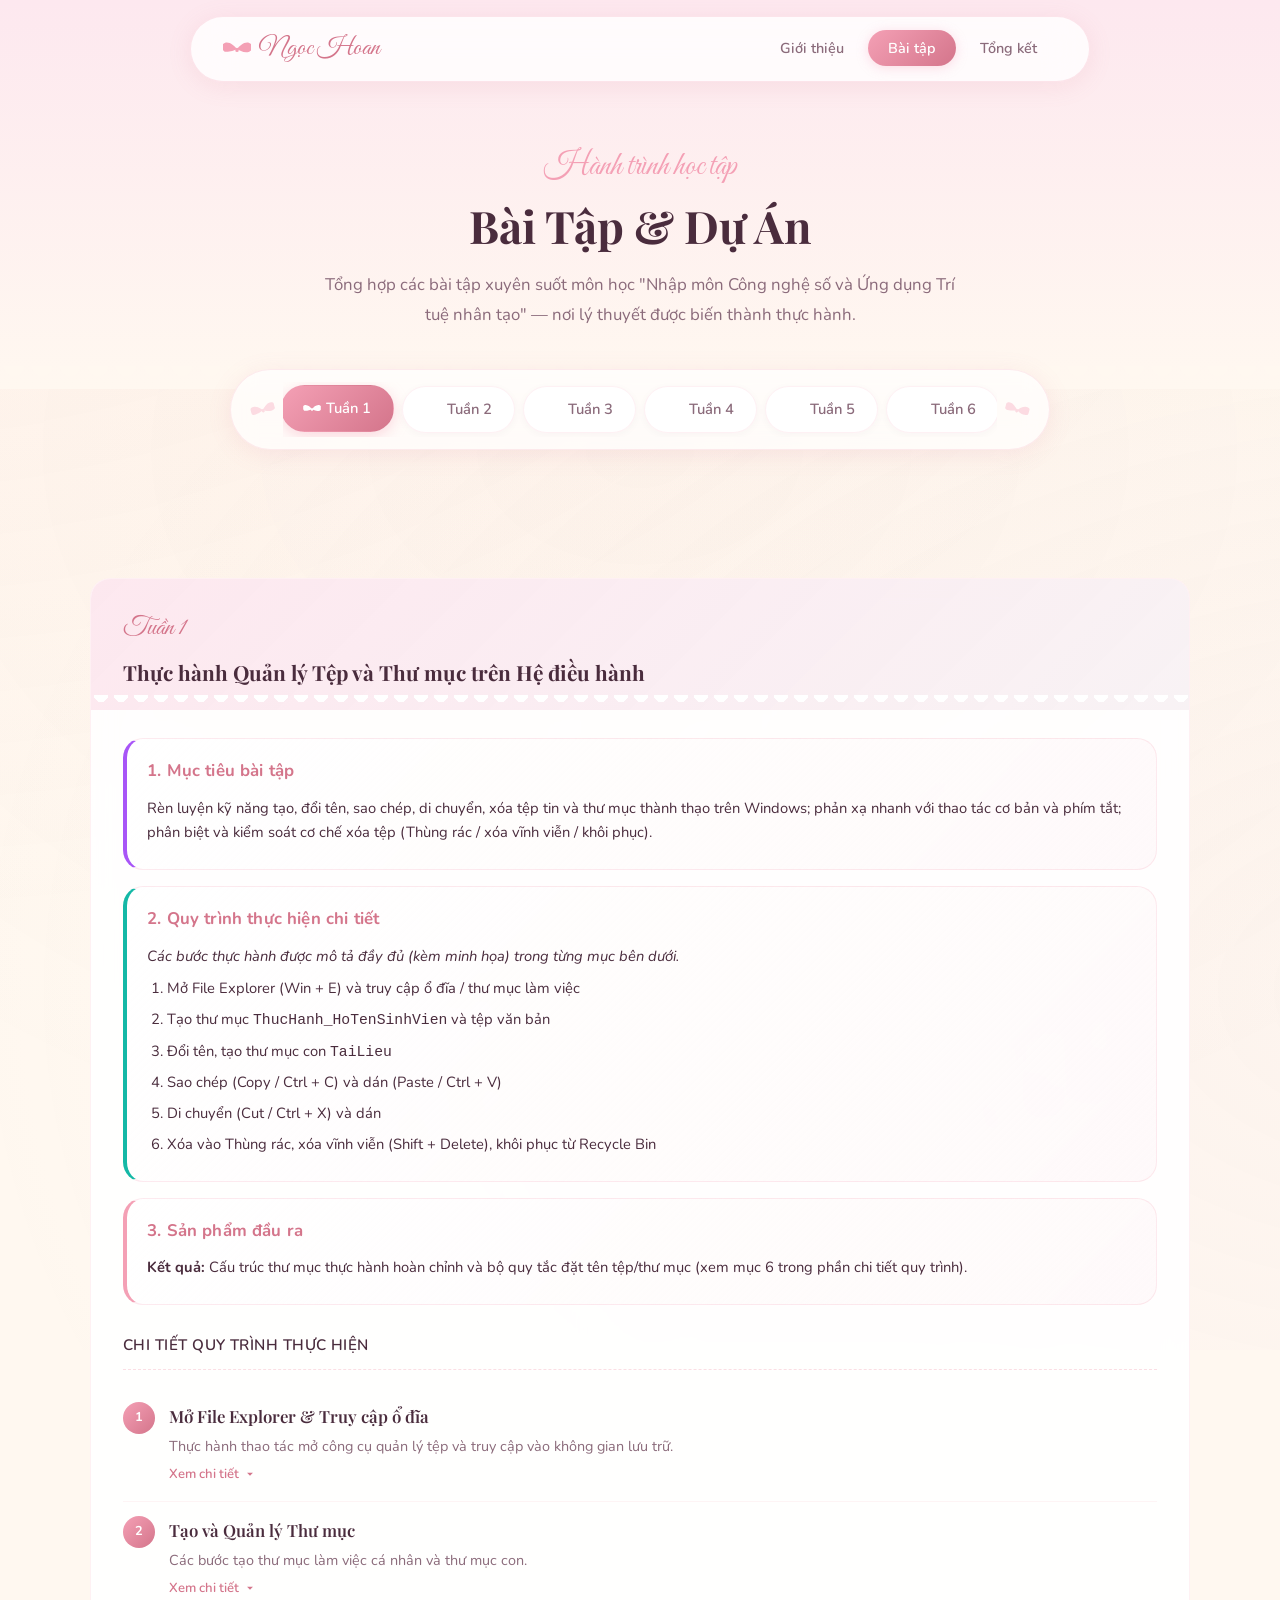
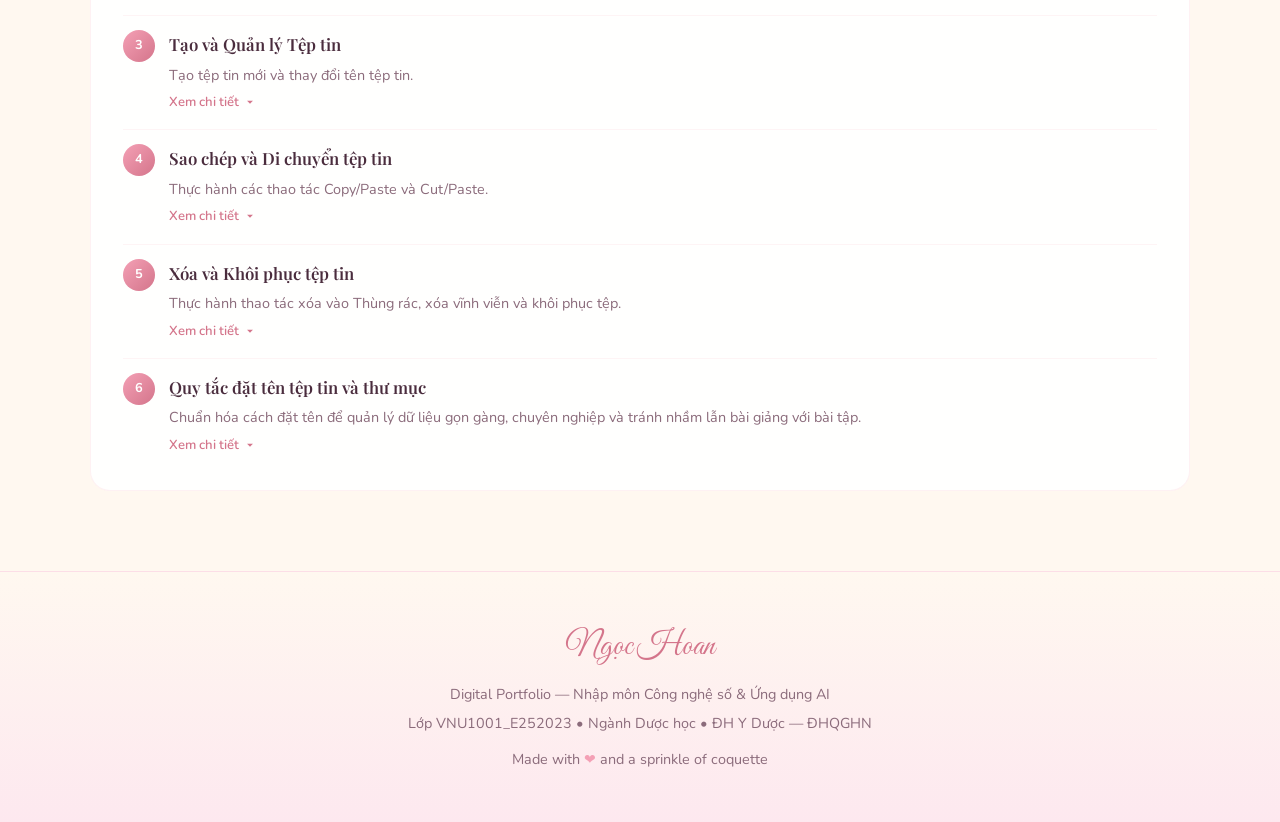
==== commit 04695605: "update" ====
--- a/projects.html
+++ b/projects.html
@@ -126,6 +126,37 @@
         </div>
         <div class="project-card-body">
 
+          <aside class="week-report" aria-label="Khung báo cáo Tuần 1">
+            <section class="week-report__block week-report__block--goal">
+              <h3 class="week-report__heading">1. Mục tiêu bài tập</h3>
+              <div class="week-report__body">
+                <p>Rèn luyện kỹ năng tạo, đổi tên, sao chép, di chuyển, xóa tệp tin và thư mục thành thạo trên Windows; phản xạ nhanh với thao tác cơ bản và phím tắt; phân biệt và kiểm soát cơ chế xóa tệp (Thùng rác / xóa vĩnh viễn / khôi phục).</p>
+              </div>
+            </section>
+            <section class="week-report__block week-report__block--process">
+              <h3 class="week-report__heading">2. Quy trình thực hiện chi tiết</h3>
+              <div class="week-report__body">
+                <p class="week-report__lead">Các bước thực hành được mô tả đầy đủ (kèm minh họa) trong từng mục bên dưới.</p>
+                <ol class="week-report__process-list">
+                  <li>Mở File Explorer (Win + E) và truy cập ổ đĩa / thư mục làm việc</li>
+                  <li>Tạo thư mục <code>ThucHanh_HoTenSinhVien</code> và tệp văn bản</li>
+                  <li>Đổi tên, tạo thư mục con <code>TaiLieu</code></li>
+                  <li>Sao chép (Copy / Ctrl + C) và dán (Paste / Ctrl + V)</li>
+                  <li>Di chuyển (Cut / Ctrl + X) và dán</li>
+                  <li>Xóa vào Thùng rác, xóa vĩnh viễn (Shift + Delete), khôi phục từ Recycle Bin</li>
+                </ol>
+              </div>
+            </section>
+            <section class="week-report__block week-report__block--output">
+              <h3 class="week-report__heading">3. Sản phẩm đầu ra</h3>
+              <div class="week-report__body">
+                <p><strong>Kết quả:</strong> Cấu trúc thư mục thực hành hoàn chỉnh và bộ quy tắc đặt tên tệp/thư mục (xem mục 6 trong phần chi tiết quy trình).</p>
+              </div>
+            </section>
+          </aside>
+
+          <h3 class="week-detail-heading">Chi tiết quy trình thực hiện</h3>
+
           <!-- Topic 1 -->
           <div class="project-topic">
             <div class="topic-number">1</div>
@@ -331,6 +362,29 @@
                   <figure class="infographic-figure">
                     <img class="infographic-image" src="image copy 56.png" alt="Kết quả khôi phục">
                   </figure>
+                </div>
+              </div>
+            </div>
+          </div>
+
+          <!-- Topic 6 -->
+          <div class="project-topic" style="border-bottom: none; padding-bottom: 0;">
+            <div class="topic-number">6</div>
+            <div class="topic-content">
+              <h4>Quy tắc đặt tên tệp tin và thư mục</h4>
+              <p>Chuẩn hóa cách đặt tên để quản lý dữ liệu gọn gàng, chuyên nghiệp và tránh nhầm lẫn bài giảng với bài tập.</p>
+              <button class="topic-toggle" onclick="toggleDetail(this)">
+                Xem chi tiết
+                <svg viewBox="0 0 24 24"><path d="M7 10l5 5 5-5z"/></svg>
+              </button>
+              <div class="topic-detail">
+                <div class="topic-detail-content">
+                  <ul>
+                    <li><strong>Quy tắc 1:</strong> Tên thư mục và tệp dùng tiếng Việt không dấu, chữ cái đầu viết hoa nối liền hoặc phân tách bằng dấu gạch dưới (_); không dùng khoảng trắng và ký tự đặc biệt.</li>
+                    <li><strong>Quy tắc 2:</strong> Chuẩn hóa định dạng tên tệp nộp bài theo cấu trúc thống nhất (diện rộng trước).</li>
+                    <li><strong>Quy tắc 3:</strong> Tách riêng thư mục tài liệu học tập/bài giảng và thư mục sản phẩm thực hành cá nhân.</li>
+                  </ul>
+                  <p><strong>Lý do:</strong> Quản lý theo tư duy chức năng, tránh lẫn dữ liệu, tăng tính thẩm mỹ và chuyên nghiệp khi làm việc với tệp.</p>
                 </div>
               </div>
             </div>
@@ -351,6 +405,54 @@
         </div>
         <div class="project-card-body">
 
+          <aside class="week-report" aria-label="Khung báo cáo Tuần 2">
+            <section class="week-report__block week-report__block--goal">
+              <h3 class="week-report__heading">1. Mục tiêu</h3>
+              <div class="week-report__body">
+                <p>Chủ động khai thác cơ sở dữ liệu y–dược quốc tế và văn bản chính thống; thành thạo xây dựng từ khóa chuyên ngành kết hợp toán tử tìm kiếm; hình thành tư duy phản biện để đánh giá độc lập uy tín tạp chí khoa học.</p>
+              </div>
+            </section>
+            <section class="week-report__block week-report__block--process">
+              <h3 class="week-report__heading">2. Quy trình thực hiện chi tiết</h3>
+              <div class="week-report__body">
+                <ol class="week-report__process-list">
+                  <li>Xác định chủ đề ngành Dược: Ứng dụng HPLC trong phân tích dịch sinh học</li>
+                  <li>Tìm kiếm trên CSDL học thuật, tạp chí, sách chuyên khảo và nguồn mở</li>
+                  <li>Thử nghiệm chiến lược tìm kiếm (từ khóa đơn, ngoặc kép, AND/OR/NOT, <code>intitle:</code>, <code>site:</code>, <code>filetype:pdf</code>)</li>
+                  <li>Đánh giá độ tin cậy từng nguồn (tác giả, cơ quan, phương pháp, trích dẫn, tính cập nhật)</li>
+                  <li>Tổng hợp bảng xếp hạng độ tin cậy các nguồn</li>
+                </ol>
+              </div>
+            </section>
+            <section class="week-report__block week-report__block--output">
+              <h3 class="week-report__heading">3. Sản phẩm đầu ra</h3>
+              <div class="week-report__body">
+                <p>Báo cáo quy trình tìm kiếm — sử dụng linh hoạt các toán tử, phân tích chiến lược tìm kiếm và đánh giá tài liệu học thuật.</p>
+              </div>
+            </section>
+            <section class="week-report__block week-report__block--refs">
+              <h3 class="week-report__heading">4. Tài liệu tham khảo</h3>
+              <div class="week-report__body">
+                <ol style="font-size: 0.88rem; line-height: 1.7; padding-left: 1.25rem;">
+                  <li>Fatemeh Keyfi et al. (2024). <em>Utilizing High-Performance Liquid Chromatography (HPLC) in Clinical Diagnostics.</em> IntechOpen.</li>
+                  <li>Go Morikawa et al. (2023). Evaluation of the clinical and quantitative performance of a practical HPLC-UV platform for in-hospital routine therapeutic drug monitoring. <a href="https://link.springer.com/article/10.1186/s40780-023-00298-7" target="_blank" rel="noopener">Springer</a></li>
+                  <li>D. s. T. Huyền (2023). 4 lĩnh vực ứng dụng của sắc ký lỏng hiệu năng cao. <a href="https://trungtamthuoc.com/bai-viet/4-linh-vuc-ung-dung-cua-sac-ky-long-hieu-nang-cao" target="_blank" rel="noopener">trungtamthuoc.com</a></li>
+                  <li>Jinglong Wang et al. (2025). HPLC-MS/MS for simultaneous determination of 23 antidepressants in human serum. <a href="https://www.frontiersin.org/journals/pharmacology/articles/10.3389/fphar.2025.1531496/full" target="_blank" rel="noopener">Frontiers in Pharmacology</a></li>
+                  <li>Marta Batllori et al. (2017). Analysis of human cerebrospinal fluid monoamines by HPLC. <a href="https://www.nature.com/articles/nprot.2017.103" target="_blank" rel="noopener">Nature Protocols</a></li>
+                  <li>Mohamed E. I. Badawy et al. (2022). Solid-phase extraction techniques in chromatographic analysis. <a href="https://link.springer.com/article/10.1007/s44211-022-00190-8" target="_blank" rel="noopener">Springer</a></li>
+                  <li>PGS.TS Nguyễn Thị Kiều Anh et al. (2022). <em>Một Số Phương Pháp Sắc Ký Dùng Trong Phân Tích Thuốc.</em> Nhà xuất bản Y học.</li>
+                  <li>Pragst, F. (2008). <em>Handbook of Analytical Separations 6.</em></li>
+                  <li>Stapleton, D. W. &amp; H. M. (2010). Analysis of thyroid hormones in serum by LC-MS/MS. <a href="https://link.springer.com/article/10.1007/s00216-010-3705-9" target="_blank" rel="noopener">Springer</a></li>
+                  <li>Vaishnavi A Shirsath et al. (2025). Bioanalytical study by HPLC for quantification of drug in plasma. <a href="https://ajprd.com/index.php/journal/article/view/1670" target="_blank" rel="noopener">AJPRD</a></li>
+                  <li>VCR (2024). HPLC là gì? Ứng dụng trong kiểm nghiệm thuốc. <a href="https://vietnamcleanroom.com/vi/post/hplc-la-gi--ung-dung-cua-hplc-trong-kiem-nghiem-thuoc-1455.htm" target="_blank" rel="noopener">vietnamcleanroom.com</a></li>
+                  <li>Yoshito Gando et al. (2026). HPLC-UV Analysis of Fruquintinib in Plasma. <a href="https://www.jstage.jst.go.jp/article/bpb/49/1/49_b25-00639/_article" target="_blank" rel="noopener">J-STAGE</a></li>
+                </ol>
+              </div>
+            </section>
+          </aside>
+
+          <h3 class="week-detail-heading">Chi tiết quy trình thực hiện</h3>
+
           <!-- Topic 1 -->
           <div class="project-topic">
             <div class="topic-number">1</div>
@@ -363,6 +465,8 @@
               </button>
               <div class="topic-detail">
                 <div class="topic-detail-content">
+                  <h5>Chủ đề (ngành Dược học):</h5>
+                  <p>Ứng dụng của HPLC trong phân tích dịch sinh học.</p>
                   <h5>Các nguồn thông tin đã tìm kiếm:</h5>
                   <ul>
                     <li>Cơ sở dữ liệu học thuật: Google Scholar, Microsoft Academic, CSDL của thư viện trường</li>
@@ -370,6 +474,7 @@
                     <li>Sách chuyên khảo (Textbooks &amp; Monographs)</li>
                     <li>Các nguồn mở trên internet (Open-access websites)</li>
                   </ul>
+                  <p style="margin-top: 12px; font-size: 0.9rem; color: var(--text-muted, #64748b);">Đánh giá mỗi tài liệu theo 5 tiêu chí: tác giả, cơ quan xuất bản, phương pháp nghiên cứu, trích dẫn, tính cập nhật.</p>
                 </div>
               </div>
             </div>
@@ -378,6 +483,92 @@
           <!-- Topic 2 -->
           <div class="project-topic">
             <div class="topic-number">2</div>
+            <div class="topic-content">
+              <h4>Quá trình tìm kiếm &amp; Chiến lược tra cứu</h4>
+              <p>Thử nghiệm các phương thức và cú pháp tìm kiếm trên Google Scholar / công cụ học thuật, so sánh số lượng và chất lượng kết quả.</p>
+              <button class="topic-toggle" onclick="toggleDetail(this)">
+                Xem chi tiết
+                <svg viewBox="0 0 24 24"><path d="M7 10l5 5 5-5z"/></svg>
+              </button>
+              <div class="topic-detail">
+                <div class="topic-detail-content">
+                  <div class="table-responsive">
+                    <table class="data-table">
+                      <thead>
+                        <tr>
+                          <th>Phương thức / Cú pháp</th>
+                          <th>Ví dụ minh họa</th>
+                          <th>Số lượng kết quả</th>
+                          <th>Chất lượng</th>
+                        </tr>
+                      </thead>
+                      <tbody>
+                        <tr>
+                          <td><strong>Từ khóa đơn giản</strong></td>
+                          <td><code>HPLC applications in biological fluid analysis</code></td>
+                          <td>Rất lớn (hàng triệu)</td>
+                          <td>Độ nhiễu cao — nhiều blog, bài thương mại, kết quả lệch chủ đề</td>
+                        </tr>
+                        <tr>
+                          <td><strong>Cụm từ trong ngoặc kép</strong></td>
+                          <td><code>"HPLC applications in biological fluid analysis"</code></td>
+                          <td>Giảm đáng kể, khu trú sâu</td>
+                          <td>Độ chính xác cao — tiêu đề/chương trùng khớp chủ đề</td>
+                        </tr>
+                        <tr>
+                          <td><strong>Toán tử kết hợp</strong></td>
+                          <td><code>intitle:"HPLC" AND ("biological fluid" OR "plasma") NOT "industrial"</code></td>
+                          <td>Vừa phải, chọn lọc cao</td>
+                          <td>Rất cao — đi thẳng mục tiêu lâm sàng, loại HPLC công nghiệp/thực phẩm</td>
+                        </tr>
+                        <tr>
+                          <td><strong>Giới hạn website</strong></td>
+                          <td><code>"HPLC" "biological fluid" site:ncbi.nlm.nih.gov</code></td>
+                          <td>Giới hạn trong site đích</td>
+                          <td>Độ tin cậy cực cao — loại trang thương mại, diễn đàn không chính thống</td>
+                        </tr>
+                        <tr>
+                          <td><strong>Tìm theo loại file</strong></td>
+                          <td><code>"HPLC" "biological fluid analysis" filetype:pdf</code></td>
+                          <td>Ít hơn web thường nhưng tập trung</td>
+                          <td>Phù hợp thu thập tài liệu học thuật — tải full-text để đọc và trích dẫn</td>
+                        </tr>
+                      </tbody>
+                    </table>
+                  </div>
+
+                  <h5 style="margin-top: 20px;">Minh họa kết quả tìm kiếm:</h5>
+                  <figure class="infographic-figure">
+                    <img class="infographic-image" src="assets/week2/search-1.png" alt="Tìm kiếm từ khóa đơn giản HPLC">
+                    <figcaption style="font-size: 0.85rem; margin-top: 6px; text-align: center;">Từ khóa đơn giản — số lượng lớn, nhiễu cao</figcaption>
+                  </figure>
+                  <figure class="infographic-figure">
+                    <img class="infographic-image" src="assets/week2/search-2.png" alt="Tìm kiếm cụm từ trong ngoặc kép" style="margin-top: 12px;">
+                    <figcaption style="font-size: 0.85rem; margin-top: 6px; text-align: center;">Cụm từ trong ngoặc kép — kết quả chính xác hơn</figcaption>
+                  </figure>
+                  <figure class="infographic-figure">
+                    <img class="infographic-image" src="assets/week2/search-3.png" alt="Tìm kiếm với toán tử AND OR NOT intitle" style="margin-top: 12px;">
+                    <figcaption style="font-size: 0.85rem; margin-top: 6px; text-align: center;">Toán tử AND, OR, NOT, intitle — lọc theo mục tiêu nghiên cứu</figcaption>
+                  </figure>
+                  <figure class="infographic-figure">
+                    <img class="infographic-image" src="assets/week2/search-4.png" alt="Tìm kiếm giới hạn site NCBI" style="margin-top: 12px;">
+                    <figcaption style="font-size: 0.85rem; margin-top: 6px; text-align: center;">Lệnh site: — giới hạn trang uy tín (NCBI)</figcaption>
+                  </figure>
+                  <figure class="infographic-figure">
+                    <img class="infographic-image" src="assets/week2/search-5.png" alt="Tìm kiếm filetype pdf" style="margin-top: 12px;">
+                    <figcaption style="font-size: 0.85rem; margin-top: 6px; text-align: center;">filetype:pdf — tập trung bài báo/sách full-text</figcaption>
+                  </figure>
+
+                  <h5 style="margin-top: 22px;">Chiến lược tìm kiếm có hệ thống:</h5>
+                  <p style="font-size: 0.92rem; line-height: 1.65;">Ban đầu dùng từ khóa đơn giản để làm quen thuật ngữ và ma trận mẫu thường gặp. Sau đó dùng ngoặc kép <code>""</code> cho cụm cốt lõi, kết hợp <code>AND</code>, <code>OR</code>, <code>NOT</code> để mở rộng và loại nhiễu. Dùng <code>intitle:</code> để ưu tiên bài có chủ đề trong tiêu đề, kết hợp <code>site:</code> (NCBI, Springer…) để lọc bỏ khoảng 90% trang thương mại hoặc chưa bình duyệt. Cuối cùng thêm <code>filetype:pdf</code> để tải nhanh bản full-text phục vụ đọc và trích dẫn.</p>
+                </div>
+              </div>
+            </div>
+          </div>
+
+          <!-- Topic 3 -->
+          <div class="project-topic">
+            <div class="topic-number">3</div>
             <div class="topic-content">
               <h4>Các tài liệu tìm kiếm được &amp; Đánh giá độ tin cậy</h4>
               <p>Phân tích từng tài liệu dựa trên 5 tiêu chí: tác giả, cơ quan xuất bản, phương pháp nghiên cứu, trích dẫn, tính cập nhật.</p>
@@ -427,7 +618,7 @@
                     <p><strong>Bài báo:</strong> "Analysis of human cerebrospinal fluid monoamines and their cofactors by HPLC" (Marta Batllori, 2017)</p>
                     <ul>
                       <li><strong>Tác giả:</strong> Marta Batllori, Rafael Artuch và cộng sự thuộc Bệnh viện Sant Joan de Déu (Tây Ban Nha) và UCL (Vương quốc Anh) — chuyên gia nghiên cứu hóa sinh lâm sàng. <strong>Độ tin cậy: Rất cao.</strong></li>
-                      <li><strong>Cơ quan xuất bản:</strong> Đăng bản gốc trên tạp chí danh tiếng <em>Nature Protocols</em>. <strong>Độ tin cậy: Tuyệt đối.</strong></li>
+                      <li><strong>Cơ quan xuất bản:</strong> Đăng bản gốc trên tạp chí danh tiếng <em>Nature Protocols</em>; bản toàn văn được tác giả chia sẻ trên ResearchGate. <strong>Độ tin cậy: Tuyệt đối.</strong></li>
                       <li><strong>Phương pháp:</strong> Thiết lập quy trình chuẩn (Protocol), mô tả chi tiết từng bước từ tiền xử lý mẫu dịch não tủy đến phân tích HPLC-ED/FD.</li>
                       <li><strong>Trích dẫn:</strong> 31 tài liệu tham khảo khoa học. Số lần trích dẫn: 37.</li>
                       <li><strong>Tính cập nhật:</strong> Xuất bản tháng 11/2017 — ở mức khá.</li>
@@ -489,7 +680,7 @@
                       <li><strong>Cơ quan xuất bản:</strong> Tập đoàn Elsevier — nhà xuất bản học thuật uy tín bậc nhất thế giới. <strong>Độ tin cậy: Tuyệt đối.</strong></li>
                       <li><strong>Phương pháp:</strong> Phân tích lý thuyết chuyên sâu kết hợp thu thập dữ liệu về hóa pháp y, độc chất học.</li>
                       <li><strong>Trích dẫn:</strong> Hơn 160 nguồn tham khảo.</li>
-                      <li><strong>Tính cập nhật:</strong> Xuất bản năm 2008 — khá cũ, nhưng kiến thức nền tảng về cấu tạo cột vẫn giữ nguyên giá trị cốt lõi.</li>
+                      <li><strong>Tính cập nhật:</strong> Xuất bản năm 2008 — khá cũ, nhưng kiến thức nền tảng về cấu tạo cột và các loại đầu dò vẫn giữ nguyên giá trị cốt lõi.</li>
                     </ul>
                   </div>
 
@@ -533,9 +724,9 @@
             </div>
           </div>
 
-          <!-- Topic 3 -->
-          <div class="project-topic">
-            <div class="topic-number">3</div>
+          <!-- Topic 4 -->
+          <div class="project-topic" style="border-bottom: none; padding-bottom: 0;">
+            <div class="topic-number">4</div>
             <div class="topic-content">
               <h4>Bảng tổng hợp đánh giá &amp; xếp hạng độ tin cậy</h4>
               <p>So sánh tổng quan 4 loại nguồn thông tin theo các tiêu chí khoa học.</p>
@@ -607,9 +798,9 @@
                       </ul>
                       <p style="margin: 0 0 4px; font-size: 0.88rem;"><strong>Nhược điểm:</strong></p>
                       <ul style="margin: 0; font-size: 0.88rem; padding-left: 16px;">
-                        <li>Không phải tất cả đều chất lượng cao</li>
-                        <li>Cần kỹ năng lọc để chọn bài phù hợp</li>
-                        <li>Một số phải trả phí để đọc full</li>
+                        <li>Không phải tất cả đều chất lượng cao (có bài chưa bình duyệt)</li>
+                        <li>Cần kỹ năng lọc để chọn bài phù hợp với nhu cầu</li>
+                        <li>Một số phải trả phí để đọc full-text</li>
                       </ul>
                     </div>
                     <div style="background: rgba(20,184,166,0.07); border-radius: 10px; padding: 14px;">
@@ -673,6 +864,36 @@
         </div>
         <div class="project-card-body">
 
+          <aside class="week-report" aria-label="Khung báo cáo Tuần 3">
+            <section class="week-report__block week-report__block--goal">
+              <h3 class="week-report__heading">1. Mục tiêu bài tập</h3>
+              <div class="week-report__body">
+                <p>Phát triển và nâng cao kỹ năng xây dựng prompt hiệu quả nhằm khai thác tối đa tiềm năng của các mô hình ngôn ngữ lớn trong học tập và nghiên cứu — đặt câu hỏi rõ ràng, cung cấp ngữ cảnh phù hợp và xác định yêu cầu cụ thể.</p>
+              </div>
+            </section>
+            <section class="week-report__block week-report__block--process">
+              <h3 class="week-report__heading">2. Quy trình thực hiện chi tiết</h3>
+              <div class="week-report__body">
+                <ol class="week-report__process-list">
+                  <li>Tác vụ 1: Tóm tắt tài liệu học thuật (prompt cơ bản → cải tiến → nâng cao)</li>
+                  <li>Tác vụ 2: Giải thích khái niệm phức tạp</li>
+                  <li>Tác vụ 3: Tạo bộ câu hỏi ôn tập</li>
+                  <li>Thử nghiệm prompt với AI và so sánh kết quả từng tác vụ</li>
+                  <li>Phân tích hiệu quả prompt (ngữ cảnh, định dạng, mục tiêu, vai trò, phân cấp)</li>
+                  <li>Tổng hợp nguyên tắc và mẹo viết prompt hiệu quả</li>
+                </ol>
+              </div>
+            </section>
+            <section class="week-report__block week-report__block--output">
+              <h3 class="week-report__heading">3. Sản phẩm đầu ra</h3>
+              <div class="week-report__body">
+                <p>Báo cáo phân tích về mối liên hệ giữa cấu trúc prompt và hiệu quả của câu trả lời; tổng hợp và trình bày các nguyên tắc viết prompt hiệu quả.</p>
+              </div>
+            </section>
+          </aside>
+
+          <h3 class="week-detail-heading">Chi tiết quy trình thực hiện</h3>
+
           <!-- Topic 1 -->
           <div class="project-topic">
             <div class="topic-number">1</div>
@@ -819,6 +1040,51 @@
                     <li><strong>Yêu cầu giải thích + ứng dụng:</strong> Điều khiển cả cách suy nghĩ của AI, không chỉ yêu cầu nội dung.</li>
                   </ul>
                   <p><strong>&rarr; Mối liên hệ cốt lõi:</strong> Cấu trúc prompt = Khung tư duy của output</p>
+                  <div class="table-responsive" style="margin-top: 16px;">
+                    <table class="data-table">
+                      <thead>
+                        <tr>
+                          <th>Thành phần trong prompt</th>
+                          <th>Ảnh hưởng đến output</th>
+                        </tr>
+                      </thead>
+                      <tbody>
+                        <tr><td>Ngữ cảnh</td><td>Làm nội dung phù hợp người học</td></tr>
+                        <tr><td>Định dạng</td><td>Làm câu trả lời rõ ràng, dễ dùng</td></tr>
+                        <tr><td>Mục tiêu</td><td>Quyết định AI ưu tiên thông tin nào</td></tr>
+                        <tr><td>Vai trò</td><td>Thay đổi &ldquo;giọng tư duy&rdquo; của AI</td></tr>
+                        <tr><td>Phân cấp</td><td>Quyết định độ sâu nhận thức</td></tr>
+                      </tbody>
+                    </table>
+                  </div>
+                  <p style="margin-top: 14px;"><strong>Quan điểm &ldquo;Prompt càng dài thì càng tốt&rdquo; &rarr; Sai.</strong> Prompt dài nhưng không có cấu trúc vẫn cho output kém; prompt ngắn nhưng đúng trọng tâm vẫn hiệu quả. Yếu tố quyết định là mức độ kiểm soát được hành vi của AI.</p>
+                </div>
+              </div>
+            </div>
+          </div>
+
+          <!-- Topic 5 -->
+          <div class="project-topic">
+            <div class="topic-number">5</div>
+            <div class="topic-content">
+              <h4>Tổng hợp nguyên tắc &amp; mẹo viết prompt hiệu quả</h4>
+              <p>Rút ra từ thử nghiệm 3 prompt về Ciprofloxacin — công thức và nguyên tắc áp dụng cho học tập Dược.</p>
+              <button class="topic-toggle" onclick="toggleDetail(this)">
+                Xem chi tiết
+                <svg viewBox="0 0 24 24"><path d="M7 10l5 5 5-5z"/></svg>
+              </button>
+              <div class="topic-detail">
+                <div class="topic-detail-content">
+                  <h5>Nguyên tắc:</h5>
+                  <ul>
+                    <li>Ghi rõ mục tiêu đầu ra.</li>
+                    <li>Cụ thể hóa yêu cầu: số lượng (ví dụ 10 câu hỏi), định dạng (bullet, bảng, trắc nghiệm), nội dung (mục tiêu, phương pháp, kết quả…).</li>
+                    <li>Cung cấp ngữ cảnh: đối tượng (sinh viên năm mấy, ngành gì), mục đích (học thi, hiểu sâu, ứng dụng lâm sàng).</li>
+                    <li>Thiết kế cấu trúc tư duy: Định nghĩa &rarr; phân tích &rarr; ví dụ &rarr; tóm tắt; hoặc Nhận biết &rarr; thông hiểu &rarr; vận dụng.</li>
+                    <li>Sử dụng role prompting: &ldquo;Đóng vai giảng viên&rdquo;, &ldquo;chuyên gia&rdquo;, &ldquo;người hướng dẫn&rdquo;.</li>
+                  </ul>
+                  <p><strong>Công thức prompt hiệu quả:</strong> [Vai trò] + [Ngữ cảnh] + [Nhiệm vụ] + [Cấu trúc] + [Ràng buộc]</p>
+                  <p style="font-size: 0.9rem; color: var(--text-muted, #64748b); margin-top: 12px;"><strong>Sản phẩm đầu ra:</strong> Báo cáo phân tích mối liên hệ giữa cấu trúc prompt và hiệu quả câu trả lời; tổng hợp và trình bày các nguyên tắc viết prompt hiệu quả.</p>
                 </div>
               </div>
             </div>
@@ -838,6 +1104,34 @@
           <h2 class="project-title">Ứng dụng AI & Công cụ số trong Quản lý và Làm việc nhóm</h2>
         </div>
         <div class="project-card-body">
+
+          <aside class="week-report" aria-label="Khung báo cáo Tuần 4">
+            <section class="week-report__block week-report__block--goal">
+              <h3 class="week-report__heading">1. Mục tiêu</h3>
+              <div class="week-report__body">
+                <p>Thành thạo công cụ hợp tác trực tuyến trong học tập và làm việc nhóm; phát triển năng lực quản lý thời gian, tổ chức công việc cá nhân và phân bổ nguồn lực hợp lý; chuẩn bị kỹ năng cho môi trường học tập, nghiên cứu và làm việc chuyên nghiệp.</p>
+              </div>
+            </section>
+            <section class="week-report__block week-report__block--process">
+              <h3 class="week-report__heading">2. Quy trình thực hiện chi tiết</h3>
+              <div class="week-report__body">
+                <ol class="week-report__process-list">
+                  <li>Sử dụng Trello, Google Docs, Google Drive, Google Meet và Zalo trong dự án nhóm</li>
+                  <li>Phân tích hiệu quả đối với công việc cá nhân (bảng so sánh công cụ)</li>
+                  <li>Ghi nhận thách thức và giải pháp (Zalo, Docs, Trello Butler)</li>
+                </ol>
+              </div>
+            </section>
+            <section class="week-report__block week-report__block--output">
+              <h3 class="week-report__heading">3. Sản phẩm đầu ra</h3>
+              <div class="week-report__body">
+                <p>Video bài tập nhóm đã đăng tải lên YouTube:</p>
+                <p><a href="https://youtu.be/1D5Uv2VfW1M?si=9Hstu2zgmiawnBNZ" target="_blank" rel="noopener">https://youtu.be/1D5Uv2VfW1M</a></p>
+              </div>
+            </section>
+          </aside>
+
+          <h3 class="week-detail-heading">Chi tiết quy trình thực hiện</h3>
 
           <!-- Topic 1 -->
           <div class="project-topic">
@@ -977,7 +1271,7 @@
           </div>
 
           <!-- Topic 3 -->
-          <div class="project-topic">
+          <div class="project-topic" style="border-bottom: none; padding-bottom: 0;">
             <div class="topic-number">3</div>
             <div class="topic-content">
               <h4>Thách thức gặp phải và Cách giải quyết</h4>
@@ -1018,22 +1312,215 @@
           <h2 class="project-title">Ứng dụng AI trong Sáng tạo Nội dung &amp; Thiết kế</h2>
         </div>
         <div class="project-card-body">
-          <div class="infographic-container" style="text-align: center; padding: 10px 0;">
-            <p class="section-desc" style="max-width: 720px; margin: 0 auto 28px; color: var(--muted-rose); font-size: 0.95rem; line-height: 1.8; font-style: italic;">
-              Sản phẩm Infographic truyền thông hoàn chỉnh kết hợp sức mạnh từ ba công cụ AI chuyên biệt: <strong>Google Gemini</strong> (lên dàn ý &amp; tối ưu hóa nội dung), <strong>DALL-E 3</strong> (sáng tạo hình ảnh minh họa độc quyền) và <strong>Canva AI</strong> (thiết kế, phân bổ bố cục &amp; hoàn thiện thẩm mỹ).
-            </p>
-            
-            <div class="infographic-wrapper" style="position: relative; display: inline-block; max-width: 100%; border-radius: var(--radius-md); overflow: hidden; border: 4px solid var(--white); box-shadow: var(--shadow-soft); transition: all 0.4s cubic-bezier(0.165, 0.84, 0.44, 1);">
-              <img class="infographic-image" src="image copy 31.png" alt="Infographic sản phẩm - Sử dụng AI có trách nhiệm trong học thuật" style="display: block; width: 100%; max-width: 760px; height: auto; margin: 0; border: none; border-radius: 0; box-shadow: none;">
-              <div class="infographic-overlay" style="position: absolute; top: 0; left: 0; width: 100%; height: 100%; background: linear-gradient(180deg, rgba(244, 160, 181, 0.05) 0%, rgba(74, 44, 61, 0.15) 100%); pointer-events: none;"></div>
-            </div>
-
-            <figcaption class="infographic-caption" style="margin-top: 18px; color: var(--pink-deep); font-weight: 600; font-size: 0.98rem; display: flex; align-items: center; justify-content: center; gap: 6px;">
-              <svg viewBox="0 0 64 40" style="width: 20px; height: 12px; fill: currentColor;"><path d="M32 20c-6-8-18-18-28-14s-6 18 0 20 22-2 28-6c6 4 18 10 28 6s10-16 0-20-22 6-28 14z"/><ellipse cx="32" cy="22" rx="4" ry="5"/></svg>
-              Sử dụng AI có trách nhiệm trong học tập &amp; Nghiên cứu khoa học
-              <svg viewBox="0 0 64 40" style="width: 20px; height: 12px; fill: currentColor; transform: scaleX(-1);"><path d="M32 20c-6-8-18-18-28-14s-6 18 0 20 22-2 28-6c6 4 18 10 28 6s10-16 0-20-22 6-28 14z"/><ellipse cx="32" cy="22" rx="4" ry="5"/></svg>
-            </figcaption>
-          </div>
+
+          <aside class="week-report" aria-label="Khung báo cáo Tuần 5">
+            <section class="week-report__block week-report__block--goal">
+              <h3 class="week-report__heading">1. Mục tiêu</h3>
+              <div class="week-report__body">
+                <p>Thành thạo công cụ AI tạo sinh hỗ trợ sáng tạo và phát triển nội dung số (ý tưởng, văn bản, hình ảnh, thuyết trình); rèn luyện thiết kế yêu cầu, đánh giá chất lượng đầu ra và tối ưu hóa kết quả do AI tạo ra.</p>
+              </div>
+            </section>
+            <section class="week-report__block week-report__block--process">
+              <h3 class="week-report__heading">2. Quy trình thực hiện chi tiết</h3>
+              <div class="week-report__body">
+                <ol class="week-report__process-list">
+                  <li>Công cụ đã sử dụng: Google Gemini, DALL·E, Canva AI</li>
+                  <li>So sánh điểm mạnh / điểm yếu ba công cụ</li>
+                  <li>Mô tả cách AI thay đổi quy trình sáng tạo (trước và sau khi dùng AI)</li>
+                  <li>Phân tích vai trò AI và các vấn đề đạo đức liên quan</li>
+                  <li>Hoàn thiện infographic sản phẩm</li>
+                </ol>
+              </div>
+            </section>
+            <section class="week-report__block week-report__block--output">
+              <h3 class="week-report__heading">3. Sản phẩm đầu ra</h3>
+              <div class="week-report__body">
+                <p>Infographic thành phẩm: <strong>&ldquo;Khám phá xứ Huế mộng mơ&rdquo;</strong> (minh họa ẩm thực Huế qua quy trình Gemini → DALL·E → Canva).</p>
+              </div>
+            </section>
+          </aside>
+
+          <h3 class="week-detail-heading">Chi tiết quy trình thực hiện</h3>
+
+          <!-- Topic 1 -->
+          <div class="project-topic">
+            <div class="topic-number">1</div>
+            <div class="topic-content">
+              <h4>Công cụ AI tạo văn bản: Google Gemini</h4>
+              <p>Dùng Gemini để lập dàn ý, hệ thống hóa nội dung và viết mô tả cho infographic giới thiệu ẩm thực Huế.</p>
+              <button class="topic-toggle" onclick="toggleDetail(this)">
+                Xem chi tiết
+                <svg viewBox="0 0 24 24"><path d="M7 10l5 5 5-5z"/></svg>
+              </button>
+              <div class="topic-detail">
+                <div class="topic-detail-content">
+                  <p>Ví dụ prompt: đóng vai người Huế, giới thiệu 4 món đặc sản (nguyên liệu, cách làm, hương vị, địa chỉ quán).</p>
+                  <figure class="infographic-figure">
+                    <img class="infographic-image" src="image copy 19.png" alt="Gemini — prompt và phản hồi món 1">
+                    <img class="infographic-image" src="image copy 20.png" alt="Gemini — tiếp tục nội dung món ăn" style="margin-top: 10px;">
+                    <img class="infographic-image" src="image copy 21.png" alt="Gemini — mô tả món ăn Huế" style="margin-top: 10px;">
+                    <img class="infographic-image" src="image copy 22.png" alt="Gemini — hoàn thiện danh sách món" style="margin-top: 10px;">
+                    <img class="infographic-image" src="image copy 23.png" alt="Gemini — tổng hợp nội dung infographic" style="margin-top: 10px;">
+                  </figure>
+                </div>
+              </div>
+            </div>
+          </div>
+
+          <!-- Topic 2 -->
+          <div class="project-topic">
+            <div class="topic-number">2</div>
+            <div class="topic-content">
+              <h4>Công cụ AI tạo hình ảnh: DALL·E 3</h4>
+              <p>Tạo ảnh minh họa từng món ăn và yếu tố trực quan phục vụ thiết kế infographic.</p>
+              <button class="topic-toggle" onclick="toggleDetail(this)">
+                Xem chi tiết
+                <svg viewBox="0 0 24 24"><path d="M7 10l5 5 5-5z"/></svg>
+              </button>
+              <div class="topic-detail">
+                <div class="topic-detail-content">
+                  <p>Ví dụ: &ldquo;Hãy tạo một bức ảnh về bún bò Huế&rdquo; — DALL·E sinh ảnh chi tiết, có thể chỉnh sửa và refine nhiều lần.</p>
+                  <figure class="infographic-figure">
+                    <img class="infographic-image" src="image copy 24.png" alt="DALL-E — ảnh bún bò Huế">
+                    <img class="infographic-image" src="image copy 25.png" alt="DALL-E — minh họa món ăn Huế" style="margin-top: 10px;">
+                    <img class="infographic-image" src="image copy 26.png" alt="DALL-E — ảnh cơm hến" style="margin-top: 10px;">
+                    <img class="infographic-image" src="image copy 27.png" alt="DALL-E — ảnh bánh bèo nậm lọc" style="margin-top: 10px;">
+                    <img class="infographic-image" src="image copy 28.png" alt="DALL-E — ảnh chè bột lọc heo quay" style="margin-top: 10px;">
+                  </figure>
+                </div>
+              </div>
+            </div>
+          </div>
+
+          <!-- Topic 3 -->
+          <div class="project-topic">
+            <div class="topic-number">3</div>
+            <div class="topic-content">
+              <h4>Công cụ AI hỗ trợ thiết kế: Canva AI</h4>
+              <p>Ghép nội dung từ Gemini và hình ảnh từ DALL·E thành bố cục infographic thống nhất.</p>
+              <button class="topic-toggle" onclick="toggleDetail(this)">
+                Xem chi tiết
+                <svg viewBox="0 0 24 24"><path d="M7 10l5 5 5-5z"/></svg>
+              </button>
+              <div class="topic-detail">
+                <div class="topic-detail-content">
+                  <p>Canva AI gợi ý nhiều phương án layout; chọn phong cách phù hợp mục tiêu quảng bá du lịch ẩm thực Huế.</p>
+                  <figure class="infographic-figure">
+                    <img class="infographic-image" src="image copy 29.png" alt="Canva AI — các phương án infographic">
+                    <img class="infographic-image" src="image copy 30.png" alt="Canva AI — chỉnh sửa bố cục infographic" style="margin-top: 10px;">
+                  </figure>
+                </div>
+              </div>
+            </div>
+          </div>
+
+          <!-- Topic 4 -->
+          <div class="project-topic">
+            <div class="topic-number">4</div>
+            <div class="topic-content">
+              <h4>Infographic sản phẩm: Khám phá xứ Huế mộng mơ</h4>
+              <p>Sản phẩm hoàn chỉnh giới thiệu 4 món: Bún bò Huế, Cơm hến, Bánh bèo – Nậm – Lọc, Chè bột lọc heo quay.</p>
+              <button class="topic-toggle" onclick="toggleDetail(this)">
+                Xem chi tiết
+                <svg viewBox="0 0 24 24"><path d="M7 10l5 5 5-5z"/></svg>
+              </button>
+              <div class="topic-detail">
+                <div class="topic-detail-content">
+                  <p>Quy trình: <strong>Gemini</strong> (cấu trúc nội dung) &rarr; <strong>DALL·E</strong> (tài nguyên hình ảnh) &rarr; <strong>Canva</strong> (lắp ráp + tối ưu thẩm mỹ).</p>
+                  <figure class="infographic-figure">
+                    <img class="infographic-image" src="image copy 31.png" alt="Infographic hoàn chỉnh — Khám phá xứ Huế mộng mơ">
+                  </figure>
+                </div>
+              </div>
+            </div>
+          </div>
+
+          <!-- Topic 5 -->
+          <div class="project-topic">
+            <div class="topic-number">5</div>
+            <div class="topic-content">
+              <h4>So sánh 3 công cụ AI</h4>
+              <p>Phân tích điểm mạnh, điểm yếu và vai trò của Gemini, DALL·E 3 và Canva AI trong một dự án sáng tạo.</p>
+              <button class="topic-toggle" onclick="toggleDetail(this)">
+                Xem chi tiết
+                <svg viewBox="0 0 24 24"><path d="M7 10l5 5 5-5z"/></svg>
+              </button>
+              <div class="topic-detail">
+                <div class="topic-detail-content">
+                  <div style="display: grid; grid-template-columns: 1fr; gap: 14px;">
+                    <div style="background: rgba(168,85,247,0.07); border-radius: 10px; padding: 14px; border: 1px solid rgba(168,85,247,0.2);">
+                      <p style="margin: 0 0 8px; font-weight: 600; color: #a855f7;">Google Gemini</p>
+                      <p style="margin: 0 0 6px; font-size: 0.88rem;"><strong>Điểm mạnh:</strong> Xử lý thông tin học thuật/logic tốt; tổng hợp, diễn giải, tạo outline; kết hợp đa dạng dữ liệu.</p>
+                      <p style="margin: 0 0 6px; font-size: 0.88rem;"><strong>Vai trò:</strong> Lập dàn ý &rarr; hệ thống hóa &rarr; viết ngắn gọn (không tạo sản phẩm hình ảnh cuối).</p>
+                      <p style="margin: 0; font-size: 0.88rem;"><strong>Điểm yếu:</strong> Không mạnh trực quan; chất lượng phụ thuộc prompt.</p>
+                    </div>
+                    <div style="background: rgba(20,184,166,0.07); border-radius: 10px; padding: 14px; border: 1px solid rgba(20,184,166,0.25);">
+                      <p style="margin: 0 0 8px; font-weight: 600; color: #14b8a6;">DALL·E 3</p>
+                      <p style="margin: 0 0 6px; font-size: 0.88rem;"><strong>Điểm mạnh:</strong> Hiểu prompt tốt; ảnh chi tiết, refine được; minh họa khái niệm, biểu tượng hóa ý tưởng.</p>
+                      <p style="margin: 0 0 6px; font-size: 0.88rem;"><strong>Vai trò:</strong> Sơ đồ minh họa, hình tượng trưng (không thay ảnh thật).</p>
+                      <p style="margin: 0; font-size: 0.88rem;"><strong>Điểm yếu:</strong> Không phải công cụ thiết kế hoàn chỉnh; dễ lệch phong cách; dùng sai mục tiêu (làm cả infographic) thì kém hiệu quả.</p>
+                    </div>
+                    <div style="background: rgba(244,160,181,0.12); border-radius: 10px; padding: 14px; border: 1px solid rgba(244,160,181,0.35);">
+                      <p style="margin: 0 0 8px; font-weight: 600; color: var(--pink-deep);">Canva AI</p>
+                      <p style="margin: 0 0 6px; font-size: 0.88rem;"><strong>Điểm mạnh:</strong> Template + layout + AI; bố cục, thẩm mỹ, đồng nhất; thao tác kéo-thả dễ cho sinh viên.</p>
+                      <p style="margin: 0 0 6px; font-size: 0.88rem;"><strong>Vai trò:</strong> Ghép nội dung + hình ảnh &rarr; sản phẩm hoàn chỉnh.</p>
+                      <p style="margin: 0; font-size: 0.88rem;"><strong>Điểm yếu:</strong> Phụ thuộc template; AI Canva chưa sâu về nội dung, ít tạo ý tưởng mới.</p>
+                    </div>
+                  </div>
+                  <p style="margin-top: 16px; font-size: 0.92rem; line-height: 1.65;"><strong>Kết luận:</strong> Không công cụ nào đủ một mình tạo sản phẩm cuối hoàn chỉnh — cần phối hợp đa công cụ để tăng hiệu suất.</p>
+                </div>
+              </div>
+            </div>
+          </div>
+
+          <!-- Topic 6 -->
+          <div class="project-topic">
+            <div class="topic-number">6</div>
+            <div class="topic-content">
+              <h4>Cách AI thay đổi quy trình sáng tạo</h4>
+              <p>So sánh quy trình trước và sau khi tích hợp bộ ba công cụ AI.</p>
+              <button class="topic-toggle" onclick="toggleDetail(this)">
+                Xem chi tiết
+                <svg viewBox="0 0 24 24"><path d="M7 10l5 5 5-5z"/></svg>
+              </button>
+              <div class="topic-detail">
+                <div class="topic-detail-content">
+                  <ul>
+                    <li><strong>Trước AI:</strong> Nghĩ nội dung &rarr; vẽ &rarr; chỉnh &rarr; làm lại — tốn thời gian, phụ thuộc kỹ năng cá nhân.</li>
+                    <li><strong>Sau AI:</strong> Gemini (cấu trúc) &rarr; DALL·E (hình ảnh) &rarr; Canva (lắp ráp + tối ưu) — tăng tốc x2–x5, giảm rào cản thiết kế, dễ thử nhiều phiên bản.</li>
+                    <li><strong>Bài học:</strong> AI tách việc thành các phần chuyên biệt; sức mạnh thật nằm ở cách phối hợp thành một hệ thống sáng tạo.</li>
+                  </ul>
+                </div>
+              </div>
+            </div>
+          </div>
+
+          <!-- Topic 7 -->
+          <div class="project-topic" style="border-bottom: none; padding-bottom: 0;">
+            <div class="topic-number">7</div>
+            <div class="topic-content">
+              <h4>Vai trò của AI &amp; Vấn đề đạo đức</h4>
+              <p>Phân tích AI như tác nhân đồng sáng tạo và các rủi ro khi dùng trong học thuật, đặc biệt ngành Dược.</p>
+              <button class="topic-toggle" onclick="toggleDetail(this)">
+                Xem chi tiết
+                <svg viewBox="0 0 24 24"><path d="M7 10l5 5 5-5z"/></svg>
+              </button>
+              <div class="topic-detail">
+                <div class="topic-detail-content">
+                  <p style="font-size: 0.92rem; line-height: 1.7;">AI không chỉ là công cụ hỗ trợ mà đang trở thành tác nhân đồng sáng tạo, chuyển quy trình từ tuyến tính (nghiên cứu &rarr; ý tưởng &rarr; thiết kế &rarr; hoàn thiện) sang mô-đun, lặp lại (iterative): tạo nhanh nhiều phiên bản, kiểm tra và tối ưu liên tục.</p>
+                  <p style="font-size: 0.92rem; line-height: 1.7;">Trọng tâm dịch từ kỹ năng thực hiện sang tư duy và điều phối. Sinh viên Dược có thể làm infographic cơ chế thuốc bằng AI mà không vẽ giỏi, nhưng vẫn phải hiểu nội dung, kiểm chứng và thiết kế thông điệp — AI đòi hỏi tư duy phản biện cao hơn.</p>
+                  <h5 style="margin-top: 18px;">Ba vấn đề đạo đức chính:</h5>
+                  <ul style="font-size: 0.9rem; line-height: 1.65;">
+                    <li><strong>Quyền sở hữu trí tuệ:</strong> Ảnh/nội dung AI có thể chịu ảnh hưởng dữ liệu huấn luyện không minh bạch.</li>
+                    <li><strong>Tính xác thực:</strong> AI có thể đúng hình thức nhưng sai bản chất — nguy hiểm trong khoa học sức khỏe.</li>
+                    <li><strong>Sự phụ thuộc:</strong> Chỉ sao chép output làm suy giảm tư duy độc lập.</li>
+                  </ul>
+                  <p style="font-size: 0.92rem; line-height: 1.7; margin-top: 12px;">Cách tiếp cận hợp lý: dùng AI như công cụ khuếch đại tư duy; con người giữ vai trò kiểm soát, đánh giá và chịu trách nhiệm cuối cùng.</p>
+                </div>
+              </div>
+            </div>
+          </div>
+
         </div>
       </div>
     </div>
@@ -1049,59 +1536,231 @@
         </div>
         <div class="project-card-body">
 
-          <!-- Topic 1: Bộ nguyên tắc cá nhân -->
+          <aside class="week-report" aria-label="Khung báo cáo Tuần 6">
+            <section class="week-report__block week-report__block--goal">
+              <h3 class="week-report__heading">1. Mục tiêu</h3>
+              <div class="week-report__body">
+                <p>Phát triển kỹ năng sử dụng trí tuệ nhân tạo (AI) một cách có trách nhiệm, hiệu quả và tuân thủ các nguyên tắc đạo đức trong học tập và nghiên cứu. Thông qua việc tìm hiểu cơ hội, lợi ích cũng như hạn chế và rủi ro của AI, nâng cao nhận thức về sử dụng công nghệ minh bạch, trung thực và phù hợp chuẩn mực học thuật.</p>
+              </div>
+            </section>
+            <section class="week-report__block week-report__block--process">
+              <h3 class="week-report__heading">2. Quy trình thực hiện chi tiết</h3>
+              <div class="week-report__body">
+                <ol class="week-report__process-list">
+                  <li>Tìm hiểu chính sách ĐHQGHN về sử dụng AI trong học tập và nghiên cứu</li>
+                  <li>Mô tả quá trình sử dụng AI (công cụ, prompt, chỉnh sửa đầu ra) — tiểu luận Clopidogrel &amp; Omeprazole</li>
+                  <li>Phân tích các vấn đề đạo đức liên quan đến AI trong học thuật</li>
+                  <li>Xây dựng bộ nguyên tắc cá nhân khi sử dụng AI</li>
+                  <li>Thiết kế infographic &ldquo;Sử dụng AI có trách nhiệm trong học thuật&rdquo;</li>
+                </ol>
+                <p class="week-report__lead" style="margin-top: 12px;">Nội dung chi tiết từng bước nằm trong các mục bên dưới.</p>
+              </div>
+            </section>
+            <section class="week-report__block week-report__block--output">
+              <h3 class="week-report__heading">3. Sản phẩm đầu ra</h3>
+              <div class="week-report__body">
+                <ul>
+                  <li>Bộ nguyên tắc cá nhân về cách sử dụng AI có trách nhiệm trong học tập.</li>
+                  <li>Infographic minh họa &ldquo;Sử dụng AI có trách nhiệm trong học thuật&rdquo;.</li>
+                </ul>
+                <p style="margin-top: 12px;"><strong>Kết luận:</strong> AI đang tạo bước chuyển lớn trong nhiều lĩnh vực, kể cả Dược học. Sinh viên cần phát triển kỹ năng dùng AI có trách nhiệm; giá trị cốt lõi không nằm ở việc &ldquo;dùng AI&rdquo;, mà ở tư duy phản biện, sáng tạo và kiểm chứng thông tin.</p>
+              </div>
+            </section>
+            <section class="week-report__block week-report__block--refs">
+              <h3 class="week-report__heading">4. Tài liệu tham khảo</h3>
+              <div class="week-report__body">
+                <ul style="font-size: 0.88rem; line-height: 1.7;">
+                  <li>Cẩm Tú (2025). Ứng dụng AI đảm bảo &amp; hiệu quả trong nghiên cứu khoa học. Đại học Quốc gia Hà Nội.</li>
+                  <li>Minh Đăng (n.d.). ĐHQGHN đưa học phần công nghệ số và trí tuệ nhân tạo vào giảng dạy từ năm nhất. <em>Giáo dục đại học toàn cảnh</em>.</li>
+                  <li>Vaduganathan, M. et al. (2016). Efficacy and Safety of PPIs in High-Risk Cardiovascular Subsets of the COGENT Trial. <a href="https://doi.org/10.1016/j.amjmed.2016.03.042" target="_blank" rel="noopener">doi.org/10.1016/j.amjmed.2016.03.042</a></li>
+                  <li>Vaduganathan, M. et al. (2016). PPIs Reduce Gastrointestinal Events Regardless of Aspirin Dose (COGENT). <a href="https://doi.org/10.1016/j.jacc.2015.12.068" target="_blank" rel="noopener">doi.org/10.1016/j.jacc.2015.12.068</a></li>
+                </ul>
+              </div>
+            </section>
+          </aside>
+
+          <h3 class="week-detail-heading">Chi tiết quy trình thực hiện</h3>
+
+          <!-- Topic 1: Chính sách ĐHQGHN -->
           <div class="project-topic">
             <div class="topic-number">1</div>
+            <div class="topic-content">
+              <h4>Chính sách ĐHQGHN về sử dụng AI trong học tập &amp; nghiên cứu</h4>
+              <p>Định hướng của trường, học phần VNU1001, nguyên tắc trách nhiệm học thuật và hành vi vi phạm.</p>
+              <button class="topic-toggle" onclick="toggleDetail(this)">
+                Xem chi tiết
+                <svg viewBox="0 0 24 24"><path d="M7 10l5 5 5-5z"/></svg>
+              </button>
+              <div class="topic-detail">
+                <div class="topic-detail-content">
+                  <p>Khác với nhiều cơ sở giáo dục còn e dè, ĐHQGHN đã chủ động ban hành quy định và chương trình hành động cụ thể để tích hợp và quản lý AI.</p>
+                  <p>Từ năm học 2025–2026, ĐHQGHN đưa học phần <strong>&ldquo;Nhập môn công nghệ số và ứng dụng trí tuệ nhân tạo&rdquo;</strong> (VNU1001, 3 tín chỉ) thành môn bắt buộc trực tuyến 100% cho sinh viên chính quy năm nhất các trường thành viên. Mục tiêu: trang bị năng lực số đồng thời giáo dục liêm chính học thuật (academic integrity) và đạo đức số.</p>
+                  <p>Theo các hội nghị chuyên đề về liêm chính học thuật trong thời đại AI (ví dụ Trường ĐH Luật – ĐHQGHN), nguyên tắc cốt lõi: <strong>Trách nhiệm học thuật luôn thuộc về con người.</strong> AI không thể và không được coi là tác giả hay đồng tác giả của bất kỳ công trình, bài tập hay đề tài nghiên cứu nào.</p>
+                  <p><strong>Hành vi vi phạm:</strong> Dùng AI tạo sản phẩm (văn bản, mã nguồn, nghiên cứu) rồi sao chép nguyên bản mà không kiểm chứng, không có tư duy phản biện cá nhân và không khai báo minh bạch việc dùng AI — bị xem là vi phạm nghiêm trọng chuẩn mực đạo đức học thuật và quy chế chống đạo văn của ĐHQGHN.</p>
+                  <h5 style="margin-top: 18px;">Nhận định và ý kiến cá nhân</h5>
+                  <p>Chính sách ĐHQGHN thể hiện tầm nhìn đột phá khi biến AI từ mối đe dọa thành môn học bắt buộc định hình tư duy sinh viên ngay từ năm nhất — bước đi tiệm cận khung năng lực số quốc tế.</p>
+                  <p>Thách thức lớn nằm ở đồng bộ chấm điểm: công cụ đạo văn truyền thống thường bất lực trước văn bản do AI biến đổi tinh vi. Kiến nghị ban hành <strong>&ldquo;Khung hướng dẫn chấm bài kỷ nguyên số&rdquo;</strong> — giảm tỷ trọng bài luận thuần lý thuyết, tăng đánh giá quá trình và bảo vệ trực tiếp; sinh viên phải giải thích và bảo vệ từng luận điểm mới chứng minh được liêm chính.</p>
+                </div>
+              </div>
+            </div>
+          </div>
+
+          <!-- Topic 2: Quy trình sử dụng AI -->
+          <div class="project-topic">
+            <div class="topic-number">2</div>
+            <div class="topic-content">
+              <h4>Quy trình sử dụng AI trong học tập (tiểu luận Dược)</h4>
+              <p>Gemini, ChatGPT, Perplexity — prompt phân cấp cho bài &ldquo;Tương tác Clopidogrel và Omeprazole&rdquo; và quy trình chỉnh sửa đầu ra.</p>
+              <button class="topic-toggle" onclick="toggleDetail(this)">
+                Xem chi tiết
+                <svg viewBox="0 0 24 24"><path d="M7 10l5 5 5-5z"/></svg>
+              </button>
+              <div class="topic-detail">
+                <div class="topic-detail-content">
+                  <h5>Công cụ AI đã sử dụng</h5>
+                  <ul>
+                    <li><strong>Gemini, ChatGPT:</strong> Cấu trúc hóa ý tưởng, tóm tắt lý thuyết dược lý, dịch thuật ngữ chuyên ngành, tối ưu ngôn từ báo cáo.</li>
+                    <li><strong>Perplexity AI:</strong> Tìm bằng chứng y học từ PubMed, ScienceDirect — trích xuất nghiên cứu lâm sàng có nguồn gốc rõ ràng.</li>
+                  </ul>
+                  <h5>Prompt 1 — Cung cấp lý thuyết</h5>
+                  <div class="prompt-block">Role: Dược sĩ Lâm sàng có hơn 10 năm kinh nghiệm tại Bệnh viện Bạch Mai và là giảng viên Dược lý.
+Context: Tôi cần viết bài phân tích về tương tác thuốc cho sinh viên Y Dược.
+Task: Giải thích cơ chế dược động học chi tiết của tương tác giữa Clopidogrel và Omeprazole thông qua hệ thống enzym gan CYP450.
+Constraint: Phân tích rõ tại sao tương tác làm giảm tác dụng Clopidogrel và tăng nguy cơ biến cố tim mạch. Văn phong y khoa chuẩn xác.</div>
+                  <h5>Prompt 2 — Tìm kiếm bằng chứng lâm sàng</h5>
+                  <div class="prompt-block">Hãy liệt kê 3 thử nghiệm lâm sàng lớn hoặc guidelines quốc tế từ năm 2020 đến nay đưa ra khuyến cáo về việc phối hợp Clopidogrel với các thuốc nhóm PPI. Cung cấp tên nghiên cứu và kết luận chính.</div>
+                  <h5>Quá trình chỉnh sửa đầu ra AI</h5>
+                  <ul>
+                    <li><strong>Phát hiện hallucination:</strong> Ở Prompt 2, AI &ldquo;bịa&rdquo; tên thử nghiệm — đã loại bỏ và tra cứu PubMed thay bằng nghiên cứu thực tế.</li>
+                    <li><strong>Thuật ngữ:</strong> Chỉnh cụm dịch thô (ví dụ &ldquo;thuốc kích hoạt&rdquo;) thành <em>prodrug</em> và thuật ngữ chuyên môn chuẩn.</li>
+                    <li><strong>Bối cảnh Việt Nam:</strong> Bổ sung khuyến cáo Hội Tim mạch học Việt Nam — cân nhắc thay Omeprazole bằng Pantoprazole để giảm tương tác.</li>
+                  </ul>
+                </div>
+              </div>
+            </div>
+          </div>
+
+          <!-- Topic 3: Phân tích đạo đức -->
+          <div class="project-topic">
+            <div class="topic-number">3</div>
+            <div class="topic-content">
+              <h4>Phân tích các vấn đề đạo đức khi sử dụng AI trong học thuật</h4>
+              <p>Ranh giới hỗ trợ hợp lý — gian lận, quyền sở hữu trí tuệ, tác động đến kỹ năng học tập và quan điểm cá nhân về AI trong giáo dục.</p>
+              <button class="topic-toggle" onclick="toggleDetail(this)">
+                Xem chi tiết
+                <svg viewBox="0 0 24 24"><path d="M7 10l5 5 5-5z"/></svg>
+              </button>
+              <div class="topic-detail">
+                <div class="topic-detail-content">
+
+                  <div class="ethics-compare">
+                    <div class="ethics-compare-col ethics-compare-col--ok">
+                      <strong>✓ Hỗ trợ hợp lệ</strong>
+                      <ul>
+                        <li>AI là trợ lý gợi ý ý tưởng, tối ưu cấu trúc bài viết</li>
+                        <li>Giải thích khái niệm phức tạp, sửa lỗi ngữ pháp</li>
+                        <li>Con người giữ quyền tư duy, kiểm chứng và chốt hạ</li>
+                      </ul>
+                    </div>
+                    <div class="ethics-compare-col ethics-compare-col--bad">
+                      <strong>✗ Gian lận học thuật</strong>
+                      <ul>
+                        <li>Ủy quyền hoàn toàn quyền tư duy cho máy tính</li>
+                        <li>Sao chép nguyên văn output AI rồi nộp như sản phẩm riêng</li>
+                        <li>Đạo văn vô hình — vượt bộ lọc đạo văn truyền thống</li>
+                      </ul>
+                    </div>
+                  </div>
+
+                  <h5>1. Ranh giới giữa hỗ trợ hợp lý và gian lận học thuật</h5>
+                  <p>Ranh giới giữa việc sử dụng trí tuệ nhân tạo làm công cụ hỗ trợ và hành vi gian lận học thuật hiện nay là một <strong>vùng xám</strong> vô cùng mong manh. Hỗ trợ hợp lý xảy ra khi người học tương tác với công nghệ như một người trợ lý để gợi mở ý tưởng, tối ưu hóa cấu trúc bài viết, giải thích các khái niệm phức tạp hoặc sửa lỗi ngữ pháp. Ở góc độ này, máy móc đóng vai trò thúc đẩy năng suất và kích thích tư duy.</p>
+                  <p>Ngược lại, hành vi gian lận bắt đầu khi người học ủy quyền hoàn toàn quyền tư duy cho máy tính. Việc sao chép nguyên văn các đoạn văn do công nghệ khởi tạo, sử dụng các thuật toán để tự động viết toàn bộ tiểu luận rồi nộp dưới danh nghĩa cá nhân chính là sự chiếm đoạt tri thức. Tính chất nguy hại của hình thức gian lận này nằm ở chỗ nó tạo ra <strong>sự đạo văn vô hình</strong>. Các mô hình ngôn ngữ lớn có khả năng diễn đạt mượt mà, dễ dàng vượt qua các bộ lọc kiểm tra đạo văn truyền thống, khiến việc đánh giá năng lực thực chất của người học trở nên bị sai lệch.</p>
+                  <p>Ranh giới đạo đức cốt lõi ở đây chính là <strong>sự minh bạch</strong> và <strong>mức độ đóng góp chất xám thực sự</strong> của con người vào sản phẩm học thuật.</p>
+
+                  <h5>2. Vấn đề về quyền sở hữu trí tuệ và trích dẫn</h5>
+                  <p>Sự xuất hiện của trí tuệ nhân tạo đang làm lung lay các nền tảng pháp lý và đạo đức của quyền sở hữu trí tuệ trong học thuật. Bản chất của các mô hình học sâu là được huấn luyện trên hàng tỷ dữ liệu từ các công trình nghiên cứu, bài báo và tác phẩm sáng tạo của con người mà không có sự đồng thuận hay đền bù thỏa đáng. Do đó, mọi đầu ra của máy tính thực chất là một sự tái tổ hợp xác suất dựa trên chất xám của nhân loại. Người học khi sử dụng các nội dung này vô tình trở thành mắt xích tiêu thụ các sản phẩm có nguồn gốc không rõ ràng về bản quyền.</p>
+                  <p>Thách thức về mặt trích dẫn trong nghiên cứu khoa học đang trở nên vô cùng nan giải. Các hệ thống quy chuẩn trích dẫn hiện đại dù đã cập nhật hướng dẫn cho công nghệ mới nhưng vẫn đối mặt với lỗ hổng lớn: <strong>máy tính không phải là một thực thể pháp lý</strong> có thể chịu trách nhiệm về tính chính xác của thông tin. Hơn nữa, các câu trả lời do thuật toán tạo ra thường có tính bất định — cùng một câu lệnh ở hai thời điểm khác nhau có thể cho ra hai kết quả khác nhau. Điều này triệt tiêu khả năng kiểm chứng nguồn gốc dữ liệu, một nguyên tắc tối thượng của tính khách quan và trung thực trong khoa học.</p>
+
+                  <h5>3. Tác động đến quá trình học tập và phát triển kỹ năng</h5>
+                  <div class="ethics-pillar-grid">
+                    <div class="ethics-pillar-card">
+                      <h6>Mặt tích cực</h6>
+                      <p>Công nghệ giúp cá nhân hóa lộ trình học tập, giải phóng người nghiên cứu khỏi các tác vụ lặp đi lặp lại để tập trung vào tư duy chiến lược.</p>
+                    </div>
+                    <div class="ethics-pillar-card">
+                      <h6>Mặt tiêu cực</h6>
+                      <p>Lạm dụng như lối tắt khiến não bộ không trải qua mâu thuẫn nhận thức — dễ nhầm lẫn khả năng truy cập thông tin nhanh với tri thức thực sự.</p>
+                    </div>
+                    <div class="ethics-pillar-card">
+                      <h6>Rủi ro dài hạn</h6>
+                      <p>Thoái hóa kỹ năng tư duy phản biện, làm thui chột khả năng viết độc lập và giải quyết vấn đề phức tạp khi không có thiết bị số.</p>
+                    </div>
+                  </div>
+                  <p>Về mặt tích cực, công nghệ giúp cá nhân hóa lộ trình học tập, giải phóng người nghiên cứu khỏi các tác vụ lặp đi lặp lại để tập trung vào tư duy chiến lược. Tuy nhiên, tác động tiêu cực đối với sự phát triển kỹ năng dài hạn lại đáng báo động nếu bị lạm dụng như một lối tắt. Quá trình học sâu đòi hỏi bộ não phải trải qua sự mâu thuẫn nhận thức, sự đấu tranh khi sắp xếp ngôn từ và nỗ lực thiết lập logic cho một lập luận chuyên môn. Khi các thuật toán làm thay phần việc khó khăn nhất này, người học sẽ rơi vào trạng thái ảo tưởng về năng lực.</p>
+
+                  <h5>4. Quan điểm cá nhân</h5>
+                  <p>Nhìn nhận ở mặt khác, trí tuệ nhân tạo không phải là mối đe dọa cho đạo đức học thuật, mà chính <strong>sự lười biếng trí tuệ</strong> và tư duy chạy theo thành tích của con người mới là nguyên nhân gây ra sự khủng hoảng. Công nghệ chỉ là một tấm gương phản chiếu mục đích của người sử dụng. Nếu tiếp cận học thuật chỉ để lấy một tấm bằng hay một bài báo danh nghĩa, công nghệ sẽ là công cụ gian lận hoàn hảo. Nhưng nếu coi học thuật là quá trình chuyển đổi nội tại của người học, công nghệ sẽ là bệ phóng vĩ đại.</p>
+                  <blockquote class="ethics-quote">
+                    Bản chất của giáo dục là phát triển con người chứ không phải tối ưu hóa tốc độ tạo ra văn bản. Giải pháp bền vững nằm ở bộ lọc đạo đức nghiêm túc kết hợp năng lực đặt câu lệnh có chiều sâu chuyên môn — dùng máy tính để thách thức giới hạn bản thân, không hạ tiêu chuẩn nhận thức xuống mức trung bình của một thuật toán xác suất.
+                  </blockquote>
+                </div>
+              </div>
+            </div>
+          </div>
+
+          <!-- Topic 4: Bộ nguyên tắc cá nhân -->
+          <div class="project-topic">
+            <div class="topic-number">4</div>
             <div class="topic-content">
               <h4>Bộ nguyên tắc cá nhân khi sử dụng AI</h4>
               <p style="margin-bottom: 18px;">5 nguyên tắc vàng giúp bản thân sử dụng AI một cách có trách nhiệm và hiệu quả trong suốt quá trình học tập và nghiên cứu khoa học:</p>
               
               <div class="principles-list" style="display: flex; flex-direction: column; gap: 16px; margin: 16px 0 8px 0; width: 100%;">
                 <div class="principle-item" style="background: rgba(244, 160, 181, 0.05); border: 1px solid rgba(244, 160, 181, 0.2); border-left: 4px solid var(--pink-primary); border-radius: var(--radius-sm); padding: 18px 24px; transition: var(--transition); width: 100%; box-sizing: border-box;">
-                  <strong style="color: var(--pink-deep); font-size: 1.05rem; display: block; margin-bottom: 6px;">1. Động não trước khi mở máy 🧠</strong>
+                  <strong style="color: var(--pink-deep); font-size: 1.05rem; display: block; margin-bottom: 6px;">1. Động não trước khi mở máy</strong>
                   <span style="font-size: 0.92rem; line-height: 1.6; display: block; color: var(--plum);">Hãy tự mình suy nghĩ, vạch ra các ý tưởng cốt lõi và sườn bài bằng chính chất xám của mình trước khi tìm đến sự trợ giúp của AI.</span>
                 </div>
                 
                 <div class="principle-item" style="background: rgba(244, 160, 181, 0.05); border: 1px solid rgba(244, 160, 181, 0.2); border-left: 4px solid var(--pink-primary); border-radius: var(--radius-sm); padding: 18px 24px; transition: var(--transition); width: 100%; box-sizing: border-box;">
-                  <strong style="color: var(--pink-deep); font-size: 1.05rem; display: block; margin-bottom: 6px;">2. Học cách làm, không xin bài giải 🎓</strong>
+                  <strong style="color: var(--pink-deep); font-size: 1.05rem; display: block; margin-bottom: 6px;">2. Học cách làm, không xin bài giải</strong>
                   <span style="font-size: 0.92rem; line-height: 1.6; display: block; color: var(--plum);">Dùng AI như người tiền bối giải thích cơ chế khó hoặc gợi ý góc nhìn mới. Tuyệt đối không giao phó hoàn toàn để AI viết từ A đến Z.</span>
                 </div>
 
                 <div class="principle-item" style="background: rgba(244, 160, 181, 0.05); border: 1px solid rgba(244, 160, 181, 0.2); border-left: 4px solid var(--pink-primary); border-radius: var(--radius-sm); padding: 18px 24px; transition: var(--transition); width: 100%; box-sizing: border-box;">
-                  <strong style="color: var(--pink-deep); font-size: 1.05rem; display: block; margin-bottom: 6px;">3. Đừng tin sái cổ, phải đối chiếu 🔍</strong>
+                  <strong style="color: var(--pink-deep); font-size: 1.05rem; display: block; margin-bottom: 6px;">3. Đừng tin sái cổ, phải đối chiếu</strong>
                   <span style="font-size: 0.92rem; line-height: 1.6; display: block; color: var(--plum);">AI hay bịa thông tin một cách tự tin. Hãy coi mọi phản hồi chỉ là giả thuyết, luôn tự kiểm chứng lại bằng Dược điển, sách giáo khoa hoặc các nguồn chính quy.</span>
                 </div>
 
                 <div class="principle-item" style="background: rgba(244, 160, 181, 0.05); border: 1px solid rgba(244, 160, 181, 0.2); border-left: 4px solid var(--pink-primary); border-radius: var(--radius-sm); padding: 18px 24px; transition: var(--transition); width: 100%; box-sizing: border-box;">
-                  <strong style="color: var(--pink-deep); font-size: 1.05rem; display: block; margin-bottom: 6px;">4. Bản thân là người chốt hạ ✒️</strong>
+                  <strong style="color: var(--pink-deep); font-size: 1.05rem; display: block; margin-bottom: 6px;">4. Bản thân là người chốt hạ</strong>
                   <span style="font-size: 0.92rem; line-height: 1.6; display: block; color: var(--plum);">Giữ đúng quy trình: Tự nghĩ ý tưởng gốc &rarr; Nhờ AI tối ưu &rarr; Bản thân gọt giũa và chịu trách nhiệm hoàn toàn về sản phẩm.</span>
                 </div>
 
                 <div class="principle-item" style="background: rgba(244, 160, 181, 0.05); border: 1px solid rgba(244, 160, 181, 0.2); border-left: 4px solid var(--pink-primary); border-radius: var(--radius-sm); padding: 18px 24px; transition: var(--transition); width: 100%; box-sizing: border-box;">
-                  <strong style="color: var(--pink-deep); font-size: 1.05rem; display: block; margin-bottom: 6px;">5. Dùng thì khai báo trung thực, không mập mờ 🎀</strong>
+                  <strong style="color: var(--pink-deep); font-size: 1.05rem; display: block; margin-bottom: 6px;">5. Dùng thì khai báo trung thực, không mập mờ</strong>
                   <span style="font-size: 0.92rem; line-height: 1.6; display: block; color: var(--plum);">Luôn sòng phẳng: phần nội dung nào có sự hỗ trợ của AI (tóm tắt tài liệu nước ngoài, trau chuốt câu từ...) thì ghi nhận rõ ràng, minh bạch.</span>
                 </div>
               </div>
             </div>
           </div>
 
-          <!-- Topic 2: Infographic -->
+          <!-- Topic 5: Infographic -->
           <div class="project-topic" style="border-bottom: none; padding-bottom: 0;">
-            <div class="topic-number">2</div>
+            <div class="topic-number">5</div>
             <div class="topic-content">
               <h4>Infographic: Sử dụng AI có trách nhiệm trong học thuật</h4>
-              <p style="margin-bottom: 20px;">Infographic minh hoạ trực quan các nguyên tắc đạo đức liêm chính học thuật, phòng tránh đạo văn vô hình và kiểm chứng thông tin khi làm việc với AI.</p>
-              
-              <div style="text-align: center;">
-                <div class="infographic-wrapper" style="position: relative; display: inline-block; max-width: 100%; border-radius: var(--radius-md); overflow: hidden; border: 4px solid var(--white); box-shadow: var(--shadow-soft); transition: all 0.4s cubic-bezier(0.165, 0.84, 0.44, 1);">
-                  <img class="infographic-image" src="image.png" alt="Infographic: Sử dụng AI có trách nhiệm trong học thuật" style="display: block; width: 100%; max-width: 760px; height: auto; margin: 0; border: none; border-radius: 0; box-shadow: none;">
-                  <div class="infographic-overlay" style="position: absolute; top: 0; left: 0; width: 100%; height: 100%; background: linear-gradient(180deg, rgba(244, 160, 181, 0.05) 0%, rgba(74, 44, 61, 0.15) 100%); pointer-events: none;"></div>
-                </div>
-                
-                <figcaption class="infographic-caption" style="margin-top: 14px; color: var(--muted-rose); font-style: italic; font-size: 0.88rem;">
-                  🎀 Infographic minh hoạ — nhấn mạnh tính minh bạch, sự liêm chính và tư duy phản biện.
+              <p style="margin-bottom: 12px;">Infographic minh hoạ trực quan các nguyên tắc đạo đức liêm chính học thuật, phòng tránh đạo văn vô hình và kiểm chứng thông tin khi làm việc với AI.</p>
+              <p style="font-size: 0.88rem; color: var(--muted-rose); margin-bottom: 20px;"><strong>Mục đích:</strong> Nâng cao nhận thức về sử dụng AI có trách nhiệm — đạo đức học thuật, kiểm chứng thông tin, bản quyền và nguy cơ phụ thuộc vào AI.</p>
+
+              <figure class="infographic-figure" style="text-align: center;">
+                <div class="infographic-wrapper">
+                  <img class="infographic-image" src="image.png" alt="Infographic: Sử dụng AI có trách nhiệm trong học thuật" loading="lazy" decoding="async">
+                  <div class="infographic-overlay" aria-hidden="true"></div>
+                </div>
+                <figcaption class="infographic-caption" style="margin-top: 14px;">
+                  Infographic — Sử dụng AI có trách nhiệm trong học thuật (minh bạch, liêm chính, tư duy phản biện).
                 </figcaption>
-              </div>
+              </figure>
             </div>
           </div>
 
--- a/style.css
+++ b/style.css
@@ -47,6 +47,11 @@
   font-size: 16px;
 }
 
+img {
+  max-width: 100%;
+  height: auto;
+}
+
 body {
   font-family: var(--font-body);
   color: var(--plum);
@@ -805,12 +810,243 @@
   border-radius: var(--radius-md);
   border: 3px solid var(--white);
   box-shadow: var(--shadow-card);
+  image-rendering: high-quality;
+  image-rendering: -webkit-optimize-contrast;
 }
 
 .infographic-caption {
   text-align: center;
   color: var(--muted-rose);
   font-size: 0.88rem;
+}
+
+/* Week 6 — ethics analysis */
+.ethics-pillar-grid {
+  display: grid;
+  grid-template-columns: repeat(auto-fit, minmax(240px, 1fr));
+  gap: 16px;
+  margin: 18px 0 8px;
+}
+
+.ethics-pillar-card {
+  background: rgba(255, 255, 255, 0.72);
+  border: 1px solid rgba(244, 160, 181, 0.28);
+  border-radius: var(--radius-md);
+  padding: 18px 20px;
+  box-shadow: var(--shadow-card);
+  transition: var(--transition);
+}
+
+.ethics-pillar-card:hover {
+  transform: translateY(-2px);
+  box-shadow: var(--shadow-soft);
+}
+
+.ethics-pillar-card h6 {
+  font-family: var(--font-heading);
+  font-size: 1rem;
+  color: var(--pink-deep);
+  margin-bottom: 8px;
+}
+
+.ethics-pillar-card p {
+  font-size: 0.9rem;
+  color: var(--plum);
+  line-height: 1.65;
+  margin: 0;
+}
+
+.ethics-compare {
+  display: grid;
+  grid-template-columns: 1fr 1fr;
+  gap: 14px;
+  margin: 16px 0 6px;
+}
+
+@media (max-width: 640px) {
+  .ethics-compare {
+    grid-template-columns: 1fr;
+  }
+}
+
+.ethics-compare-col {
+  border-radius: var(--radius-sm);
+  padding: 16px 18px;
+  border: 1px solid rgba(244, 160, 181, 0.25);
+}
+
+.ethics-compare-col--ok {
+  background: linear-gradient(135deg, rgba(244, 160, 181, 0.12), rgba(255, 248, 240, 0.9));
+  border-left: 4px solid var(--pink-primary);
+}
+
+.ethics-compare-col--bad {
+  background: linear-gradient(135deg, rgba(74, 44, 61, 0.06), rgba(255, 248, 240, 0.85));
+  border-left: 4px solid var(--plum);
+}
+
+.ethics-compare-col strong {
+  display: block;
+  font-family: var(--font-heading);
+  font-size: 0.95rem;
+  margin-bottom: 8px;
+  color: var(--plum);
+}
+
+.ethics-compare-col ul {
+  margin: 0 0 0 18px;
+  font-size: 0.88rem;
+  line-height: 1.65;
+  color: var(--plum);
+}
+
+.ethics-compare-col li {
+  margin-bottom: 6px;
+}
+
+/* Khung báo cáo tuần — Mục tiêu / Quy trình / Sản phẩm / Tham khảo (theo LMS.docx) */
+.week-report {
+  display: flex;
+  flex-direction: column;
+  gap: 16px;
+  margin-bottom: 28px;
+}
+
+.week-report__block {
+  border-radius: var(--radius-md);
+  padding: 18px 20px 16px;
+  border: 1px solid rgba(244, 160, 181, 0.22);
+  background: linear-gradient(135deg, rgba(255, 255, 255, 0.72), rgba(244, 160, 181, 0.05));
+}
+
+.week-report__block--goal {
+  border-left: 4px solid #a855f7;
+}
+
+.week-report__block--process {
+  border-left: 4px solid #14b8a6;
+}
+
+.week-report__block--output {
+  border-left: 4px solid var(--pink-primary);
+}
+
+.week-report__block--refs {
+  border-left: 4px solid #6366f1;
+}
+
+.week-report__heading {
+  margin: 0 0 10px;
+  font-size: 1.05rem;
+  font-weight: 700;
+  color: var(--pink-deep);
+  letter-spacing: 0.01em;
+}
+
+.week-report__body p,
+.week-report__body ul,
+.week-report__body ol {
+  margin: 0 0 8px;
+  font-size: 0.92rem;
+  line-height: 1.68;
+  color: var(--plum);
+}
+
+.week-report__body ul,
+.week-report__body ol {
+  padding-left: 1.25rem;
+}
+
+.week-report__body li:last-child {
+  margin-bottom: 0;
+}
+
+.week-report__lead {
+  margin: 0;
+  font-size: 0.9rem;
+  line-height: 1.6;
+  color: var(--text-muted, #64748b);
+  font-style: italic;
+}
+
+.week-report__process-list {
+  margin: 10px 0 0;
+  padding-left: 1.25rem;
+  font-size: 0.9rem;
+  line-height: 1.65;
+  color: var(--plum);
+}
+
+.week-report__process-list li {
+  margin-bottom: 6px;
+}
+
+.week-detail-heading {
+  margin: 4px 0 18px;
+  padding-bottom: 10px;
+  font-size: 0.95rem;
+  font-weight: 600;
+  color: var(--plum);
+  border-bottom: 1px dashed rgba(244, 160, 181, 0.35);
+  letter-spacing: 0.03em;
+  text-transform: uppercase;
+}
+
+.prompt-block {
+  margin: 14px 0;
+  padding: 14px 16px;
+  border-radius: var(--radius-sm);
+  background: rgba(15, 23, 42, 0.04);
+  border-left: 3px solid var(--pink-primary);
+  font-size: 0.88rem;
+  line-height: 1.6;
+  white-space: pre-wrap;
+  font-family: ui-monospace, Consolas, monospace;
+}
+
+.ethics-quote {
+  margin: 18px 0 4px;
+  padding: 18px 22px;
+  border-radius: var(--radius-md);
+  background: linear-gradient(120deg, rgba(244, 160, 181, 0.14), rgba(232, 213, 224, 0.35));
+  border: 1px dashed rgba(212, 117, 139, 0.45);
+  font-family: var(--font-heading);
+  font-style: italic;
+  font-size: 0.98rem;
+  line-height: 1.75;
+  color: var(--plum);
+  text-align: center;
+}
+
+.infographic-wrapper {
+  position: relative;
+  display: inline-block;
+  max-width: 100%;
+  border-radius: var(--radius-md);
+  overflow: hidden;
+  border: 4px solid var(--white);
+  box-shadow: var(--shadow-soft);
+  transition: var(--transition);
+}
+
+.infographic-wrapper:hover {
+  box-shadow: var(--shadow-hover);
+  transform: translateY(-2px);
+}
+
+.infographic-wrapper .infographic-image {
+  margin: 0;
+  border: none;
+  border-radius: 0;
+  box-shadow: none;
+  max-width: 760px;
+}
+
+.infographic-overlay {
+  position: absolute;
+  inset: 0;
+  background: linear-gradient(180deg, rgba(244, 160, 181, 0.05) 0%, rgba(74, 44, 61, 0.12) 100%);
+  pointer-events: none;
 }
 
 .flowchart-figure {
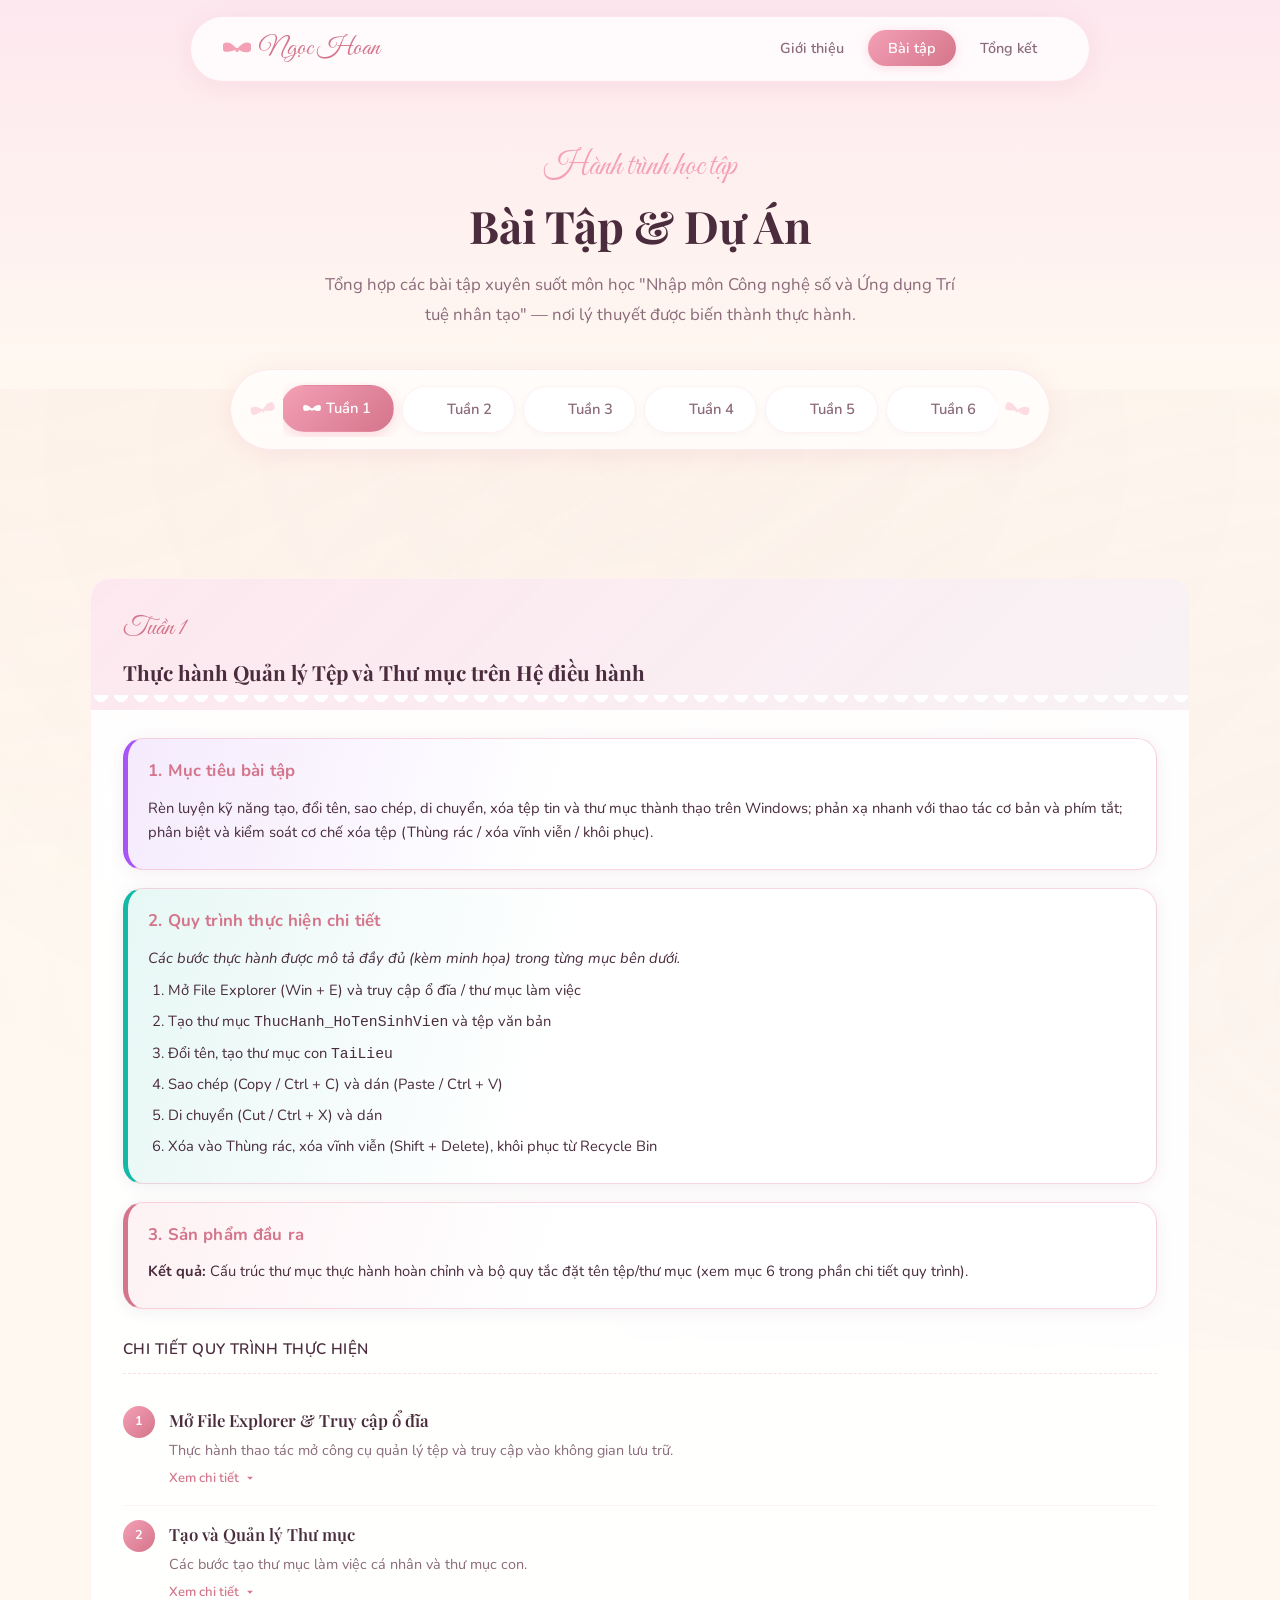
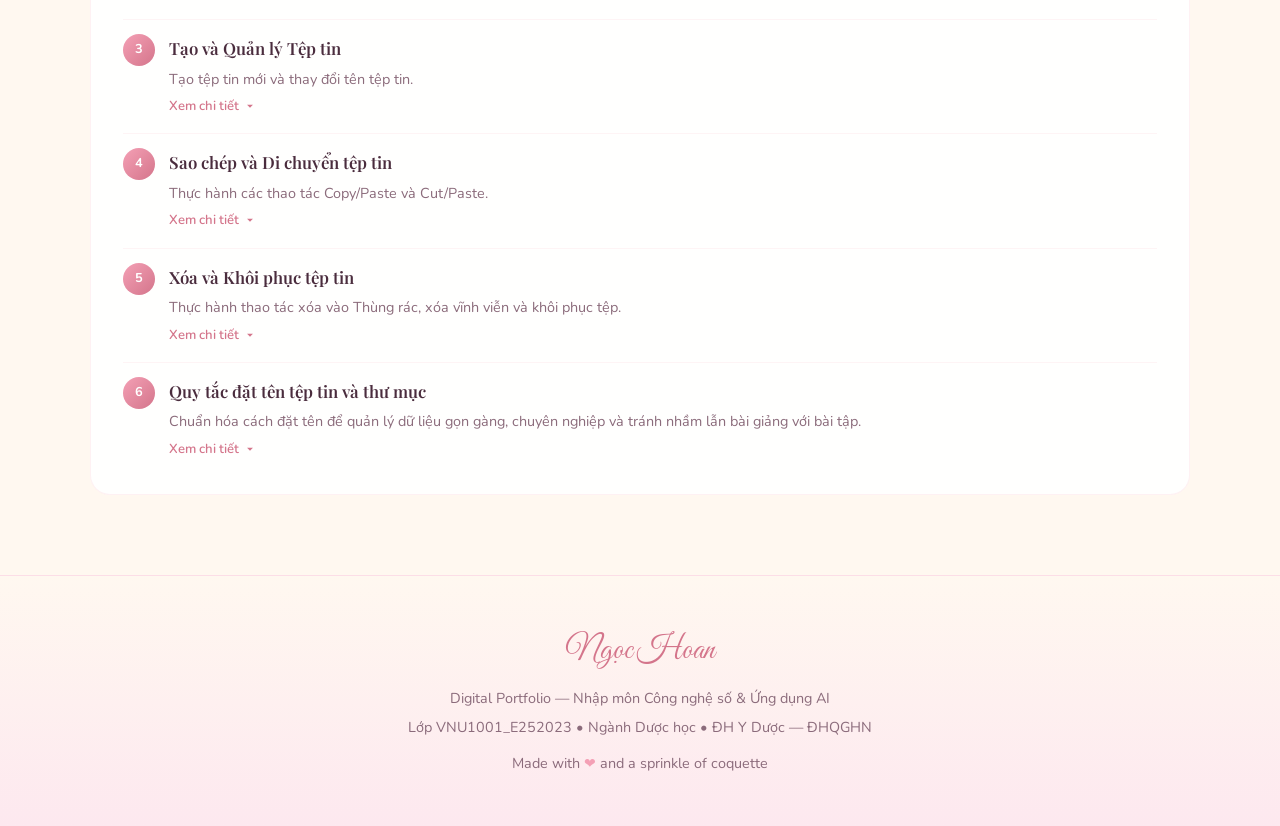
==== commit d0f3ccd0: "uu" ====
--- a/projects.html
+++ b/projects.html
@@ -5,7 +5,7 @@
   <meta name="viewport" content="width=device-width, initial-scale=1.0">
   <meta name="description" content="Bài tập và dự án trong môn Nhập môn Công nghệ số - Portfolio của Vũ Thị Ngọc Hoan">
   <title>Bài Tập | Ngọc Hoan Portfolio</title>
-  <link rel="stylesheet" href="style.css">
+  <link rel="stylesheet" href="style.css?v=20250603">
 </head>
 <body>
 
--- a/style.css
+++ b/style.css
@@ -908,31 +908,36 @@
 .week-report {
   display: flex;
   flex-direction: column;
-  gap: 16px;
+  gap: 18px;
   margin-bottom: 28px;
 }
 
-.week-report__block {
+.project-card-body .week-report__block {
   border-radius: var(--radius-md);
   padding: 18px 20px 16px;
-  border: 1px solid rgba(244, 160, 181, 0.22);
-  background: linear-gradient(135deg, rgba(255, 255, 255, 0.72), rgba(244, 160, 181, 0.05));
-}
-
-.week-report__block--goal {
-  border-left: 4px solid #a855f7;
-}
-
-.week-report__block--process {
-  border-left: 4px solid #14b8a6;
-}
-
-.week-report__block--output {
-  border-left: 4px solid var(--pink-primary);
-}
-
-.week-report__block--refs {
-  border-left: 4px solid #6366f1;
+  border: 1px solid rgba(244, 160, 181, 0.42);
+  background: var(--white);
+  box-shadow: var(--shadow-card);
+}
+
+.project-card-body .week-report__block--goal {
+  border-left: 5px solid #a855f7;
+  background: linear-gradient(105deg, rgba(168, 85, 247, 0.12) 0%, var(--white) 42%);
+}
+
+.project-card-body .week-report__block--process {
+  border-left: 5px solid #14b8a6;
+  background: linear-gradient(105deg, rgba(20, 184, 166, 0.1) 0%, var(--white) 42%);
+}
+
+.project-card-body .week-report__block--output {
+  border-left: 5px solid var(--pink-deep);
+  background: linear-gradient(105deg, rgba(244, 160, 181, 0.14) 0%, var(--white) 42%);
+}
+
+.project-card-body .week-report__block--refs {
+  border-left: 5px solid #6366f1;
+  background: linear-gradient(105deg, rgba(99, 102, 241, 0.1) 0%, var(--white) 42%);
 }
 
 .week-report__heading {
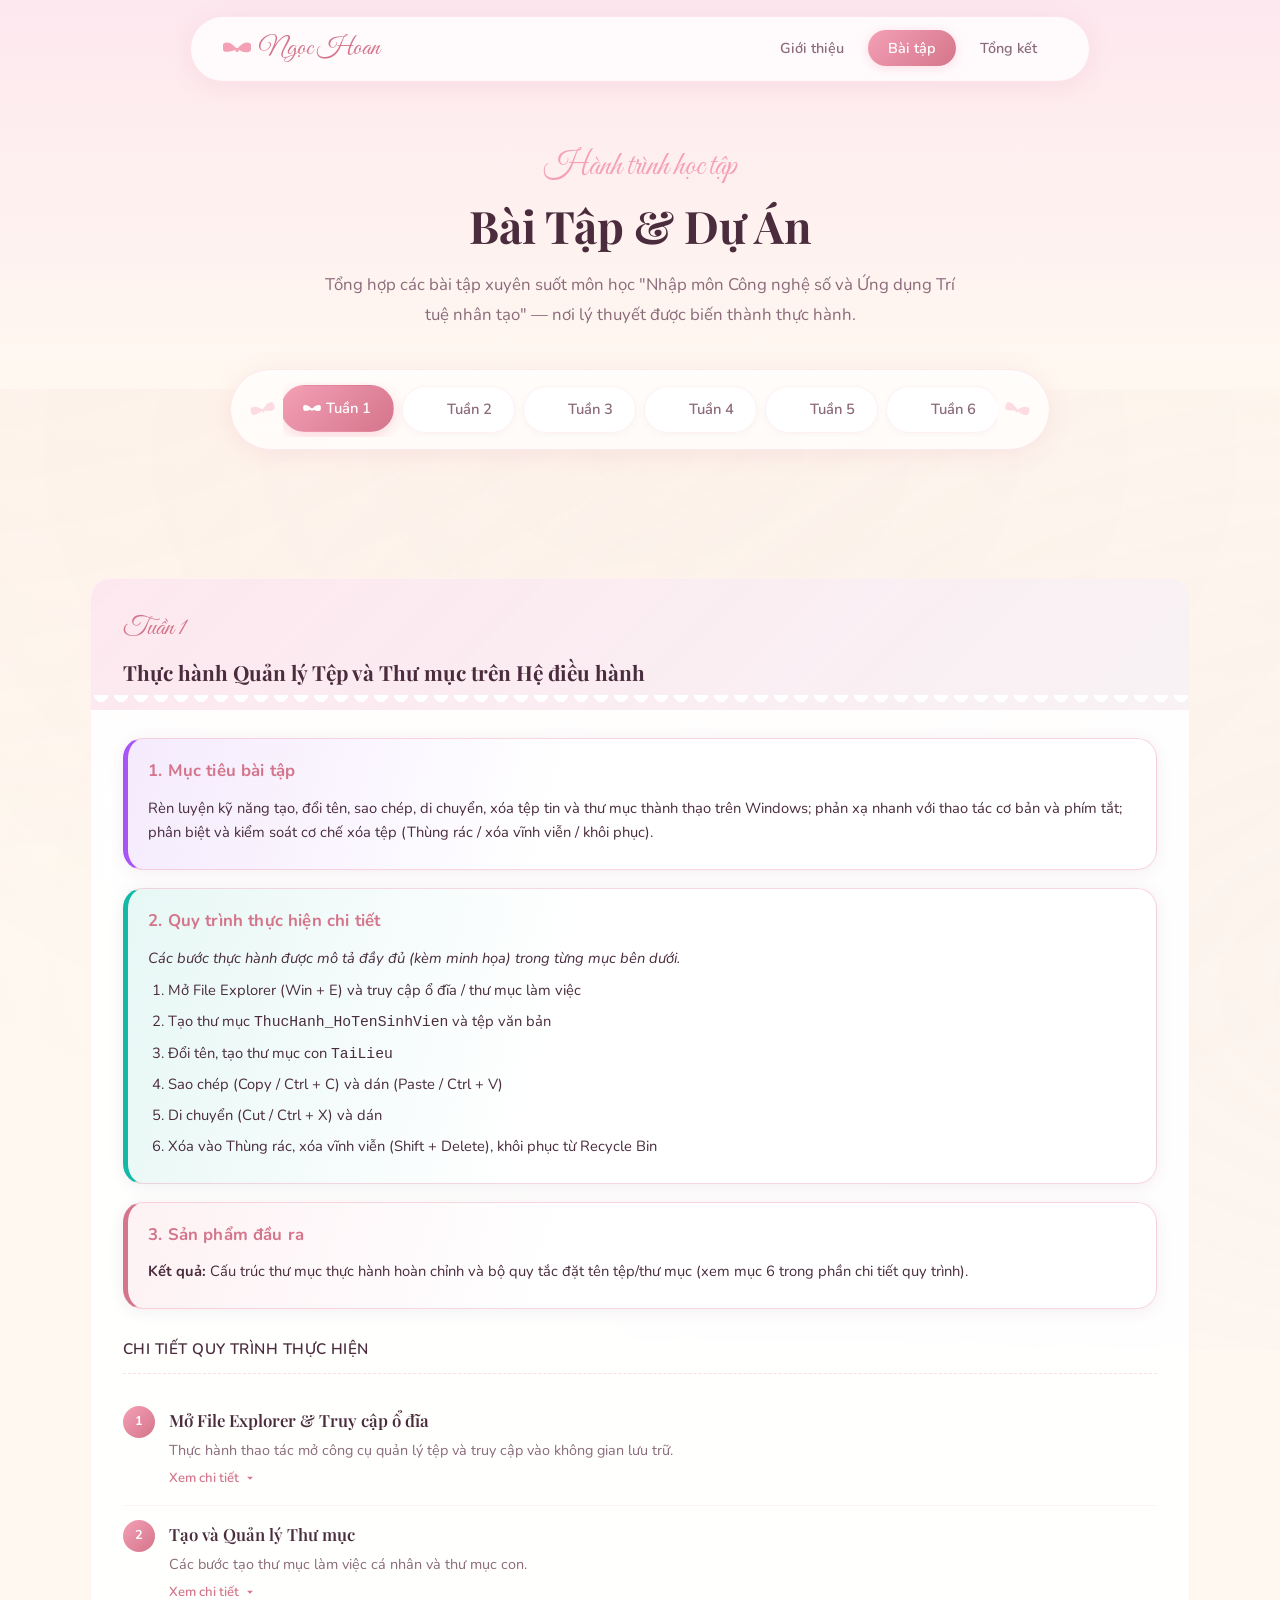
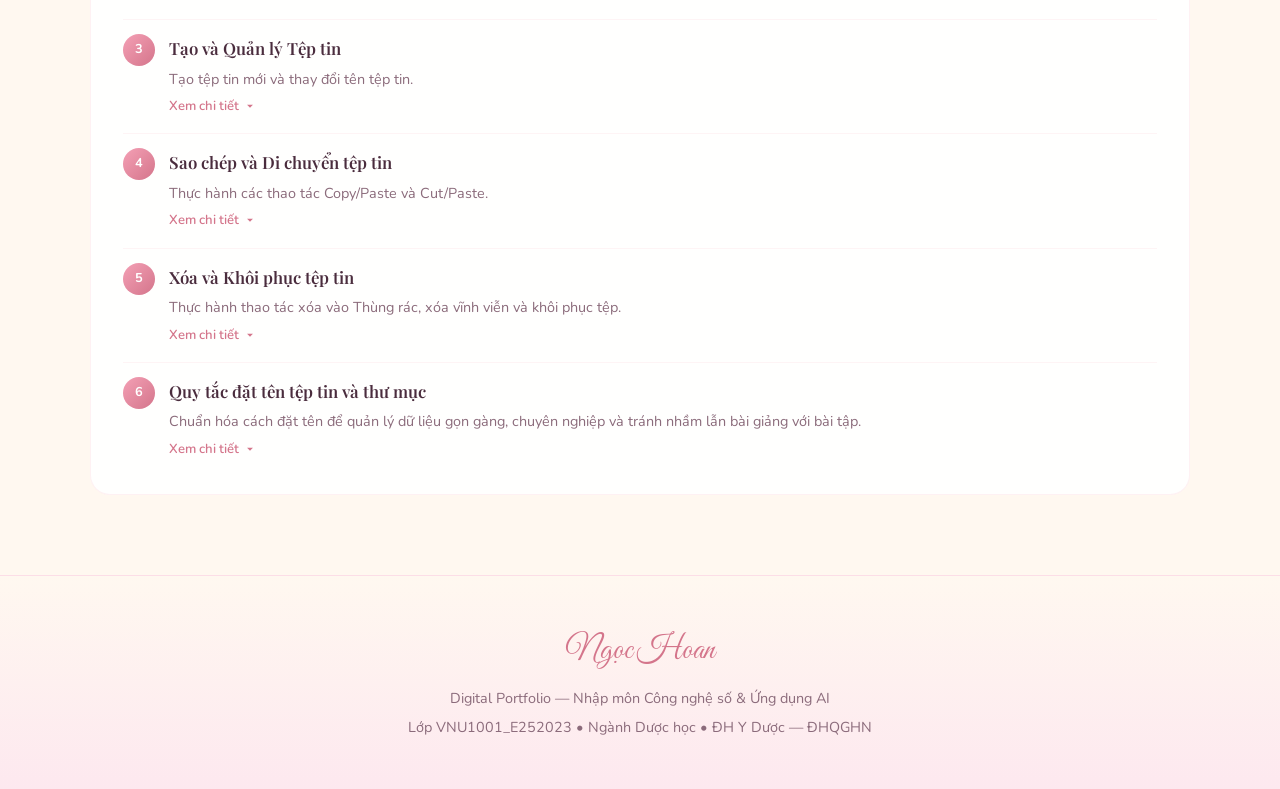
==== commit 18f68ee7: "update" ====
--- a/projects.html
+++ b/projects.html
@@ -385,6 +385,10 @@
                     <li><strong>Quy tắc 3:</strong> Tách riêng thư mục tài liệu học tập/bài giảng và thư mục sản phẩm thực hành cá nhân.</li>
                   </ul>
                   <p><strong>Lý do:</strong> Quản lý theo tư duy chức năng, tránh lẫn dữ liệu, tăng tính thẩm mỹ và chuyên nghiệp khi làm việc với tệp.</p>
+                  <figure class="infographic-figure" style="margin-top: 18px;">
+                    <img class="infographic-image" src="assets/week1/week1-folder-structure-result.png" alt="Kết quả: cấu trúc thư mục thực hành và quy tắc đặt tên tệp">
+                    <figcaption style="font-size: 0.85rem; margin-top: 8px; text-align: center;">Kết quả — cấu trúc thư mục hoàn chỉnh sau thực hành (theo LMS)</figcaption>
+                  </figure>
                 </div>
               </div>
             </div>
@@ -1068,7 +1072,7 @@
             <div class="topic-number">5</div>
             <div class="topic-content">
               <h4>Tổng hợp nguyên tắc &amp; mẹo viết prompt hiệu quả</h4>
-              <p>Rút ra từ thử nghiệm 3 prompt về Ciprofloxacin — công thức và nguyên tắc áp dụng cho học tập Dược.</p>
+              <p>Rút ra từ thử nghiệm 3 prompt — công thức và nguyên tắc áp dụng cho học tập Dược.</p>
               <button class="topic-toggle" onclick="toggleDetail(this)">
                 Xem chi tiết
                 <svg viewBox="0 0 24 24"><path d="M7 10l5 5 5-5z"/></svg>
@@ -1084,7 +1088,6 @@
                     <li>Sử dụng role prompting: &ldquo;Đóng vai giảng viên&rdquo;, &ldquo;chuyên gia&rdquo;, &ldquo;người hướng dẫn&rdquo;.</li>
                   </ul>
                   <p><strong>Công thức prompt hiệu quả:</strong> [Vai trò] + [Ngữ cảnh] + [Nhiệm vụ] + [Cấu trúc] + [Ràng buộc]</p>
-                  <p style="font-size: 0.9rem; color: var(--text-muted, #64748b); margin-top: 12px;"><strong>Sản phẩm đầu ra:</strong> Báo cáo phân tích mối liên hệ giữa cấu trúc prompt và hiệu quả câu trả lời; tổng hợp và trình bày các nguyên tắc viết prompt hiệu quả.</p>
                 </div>
               </div>
             </div>
@@ -1428,7 +1431,7 @@
                 <div class="topic-detail-content">
                   <p>Quy trình: <strong>Gemini</strong> (cấu trúc nội dung) &rarr; <strong>DALL·E</strong> (tài nguyên hình ảnh) &rarr; <strong>Canva</strong> (lắp ráp + tối ưu thẩm mỹ).</p>
                   <figure class="infographic-figure">
-                    <img class="infographic-image" src="image copy 31.png" alt="Infographic hoàn chỉnh — Khám phá xứ Huế mộng mơ">
+                    <img class="infographic-image infographic-image--final" src="assets/week5/infographic-final.png?v=pdf" alt="Infographic hoàn chỉnh — Khám phá xứ Huế mộng mơ" width="2500" height="6250" loading="lazy" decoding="async">
                   </figure>
                 </div>
               </div>
@@ -1754,7 +1757,7 @@
 
               <figure class="infographic-figure" style="text-align: center;">
                 <div class="infographic-wrapper">
-                  <img class="infographic-image" src="image.png" alt="Infographic: Sử dụng AI có trách nhiệm trong học thuật" loading="lazy" decoding="async">
+                  <img class="infographic-image" src="assets/week6/infographic-ai-ethics.jpg" alt="Infographic: Sử dụng AI có trách nhiệm trong học thuật" loading="lazy" decoding="async">
                   <div class="infographic-overlay" aria-hidden="true"></div>
                 </div>
                 <figcaption class="infographic-caption" style="margin-top: 14px;">
@@ -1775,7 +1778,6 @@
     <div class="footer-brand">Ngọc Hoan</div>
     <p class="footer-text">Digital Portfolio — Nhập môn Công nghệ số & Ứng dụng AI</p>
     <p class="footer-text">Lớp VNU1001_E252023 &bull; Ngành Dược học &bull; ĐH Y Dược — ĐHQGHN</p>
-    <p class="footer-text" style="margin-top: 12px;">Made with <span class="footer-heart">&#10084;</span> and a sprinkle of coquette</p>
   </footer>
 
   <script>
--- a/style.css
+++ b/style.css
@@ -810,8 +810,12 @@
   border-radius: var(--radius-md);
   border: 3px solid var(--white);
   box-shadow: var(--shadow-card);
-  image-rendering: high-quality;
-  image-rendering: -webkit-optimize-contrast;
+  image-rendering: auto;
+}
+
+/* Infographic dọc / thành phẩm — hiển thị rộng hơn, tận dụng ảnh 2x */
+.infographic-image--final {
+  max-width: min(920px, 100%);
 }
 
 .infographic-caption {
